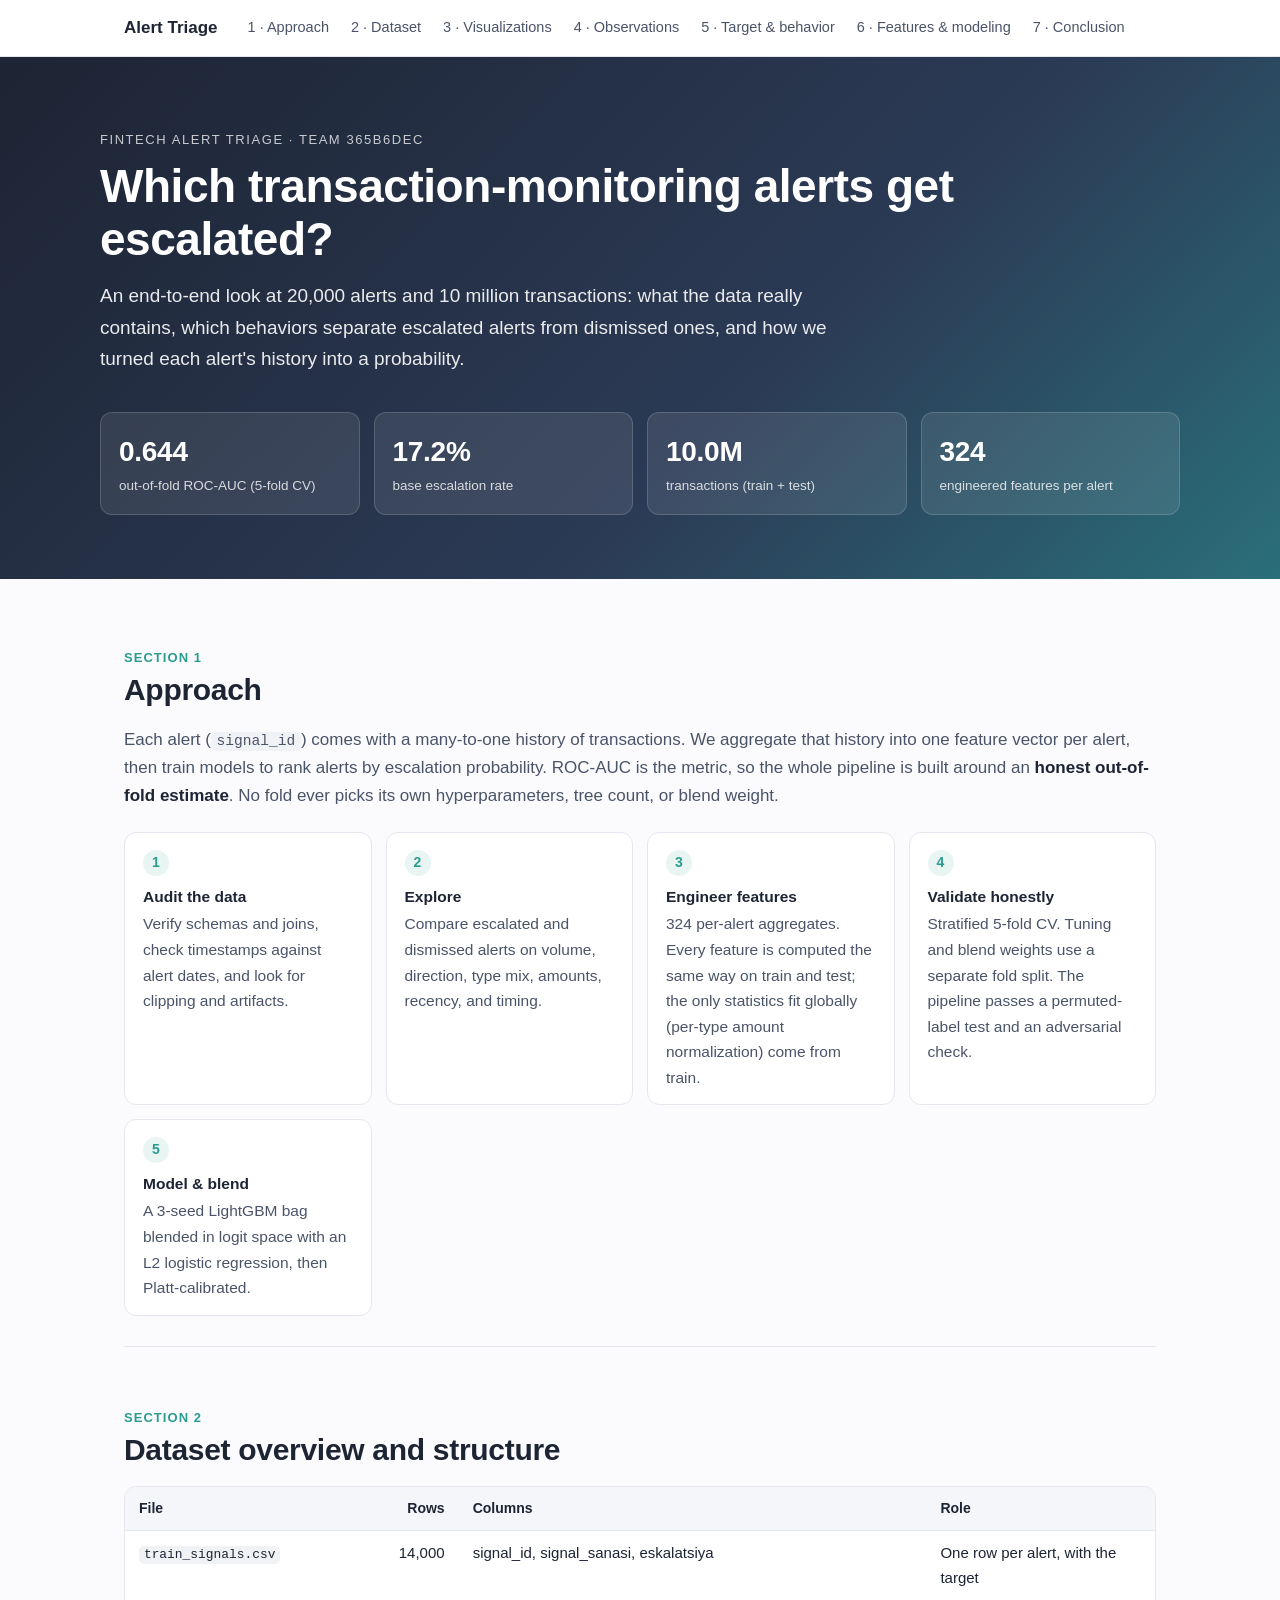
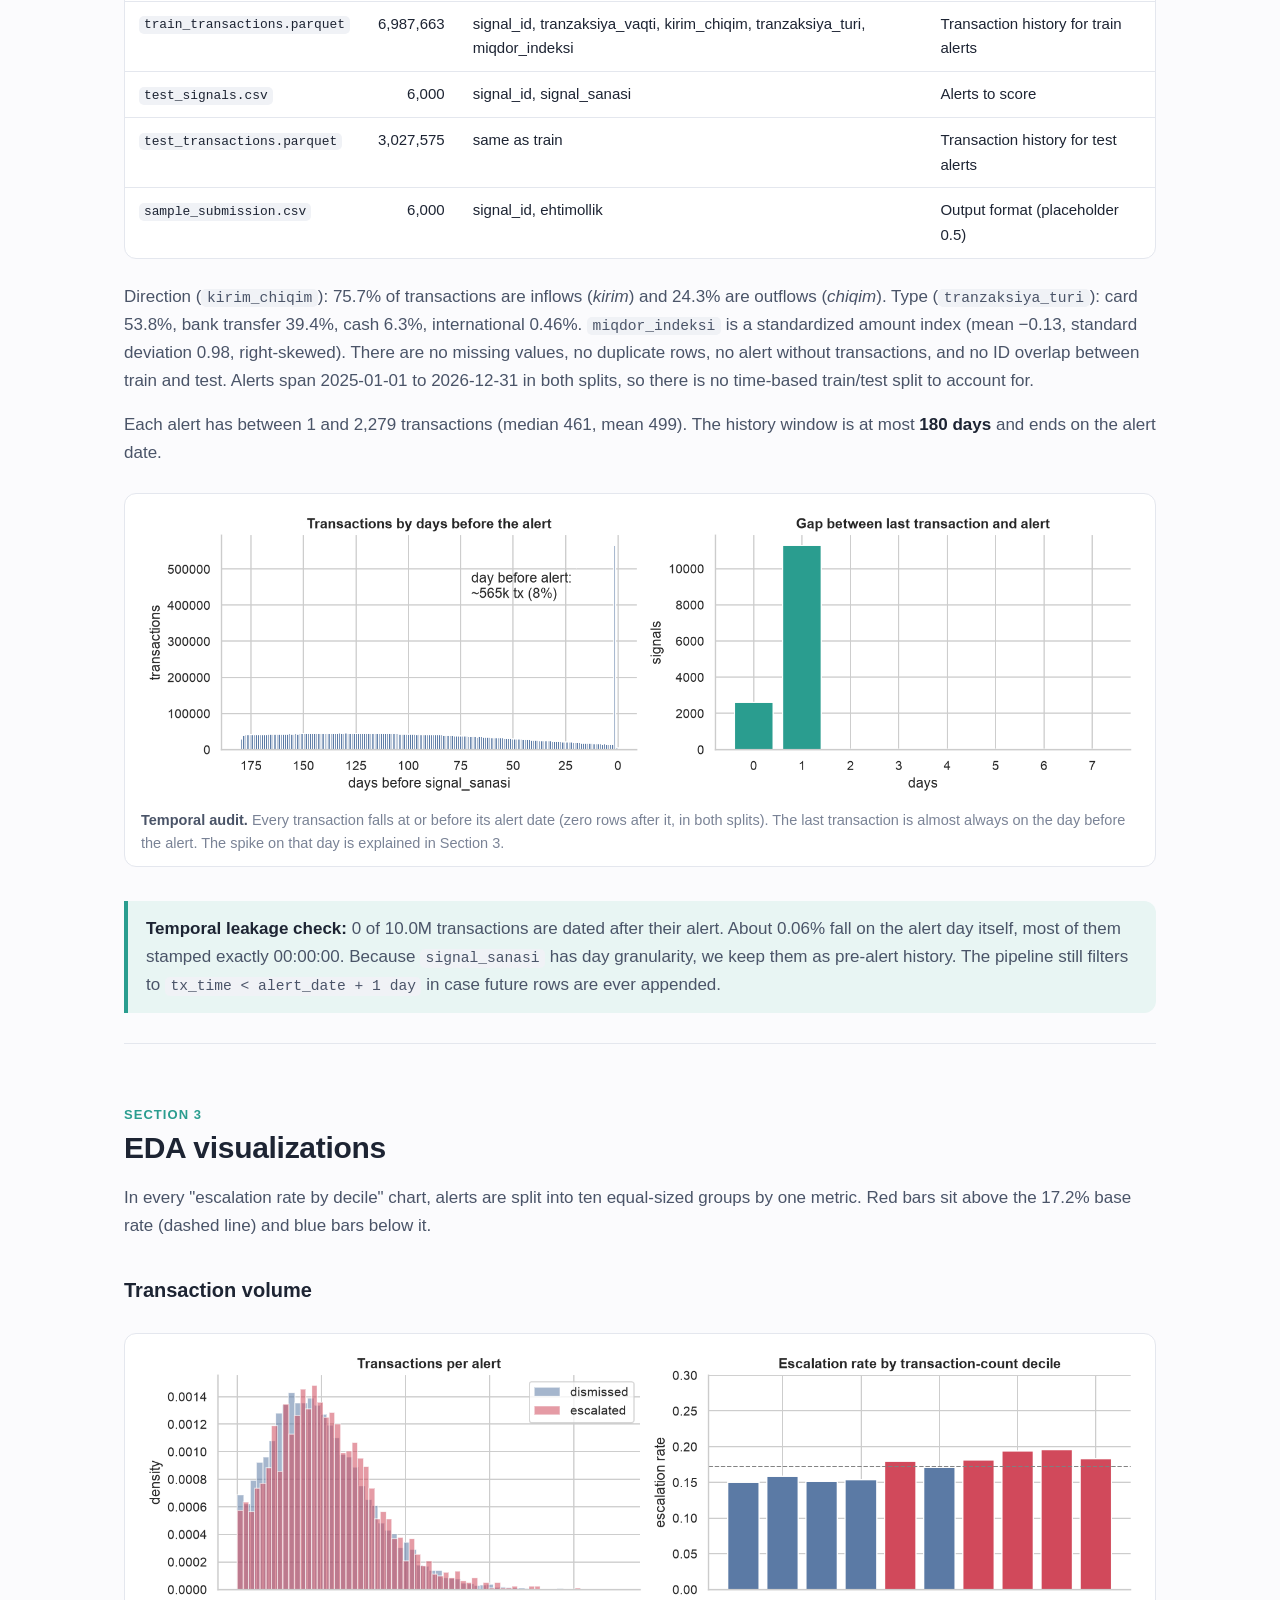
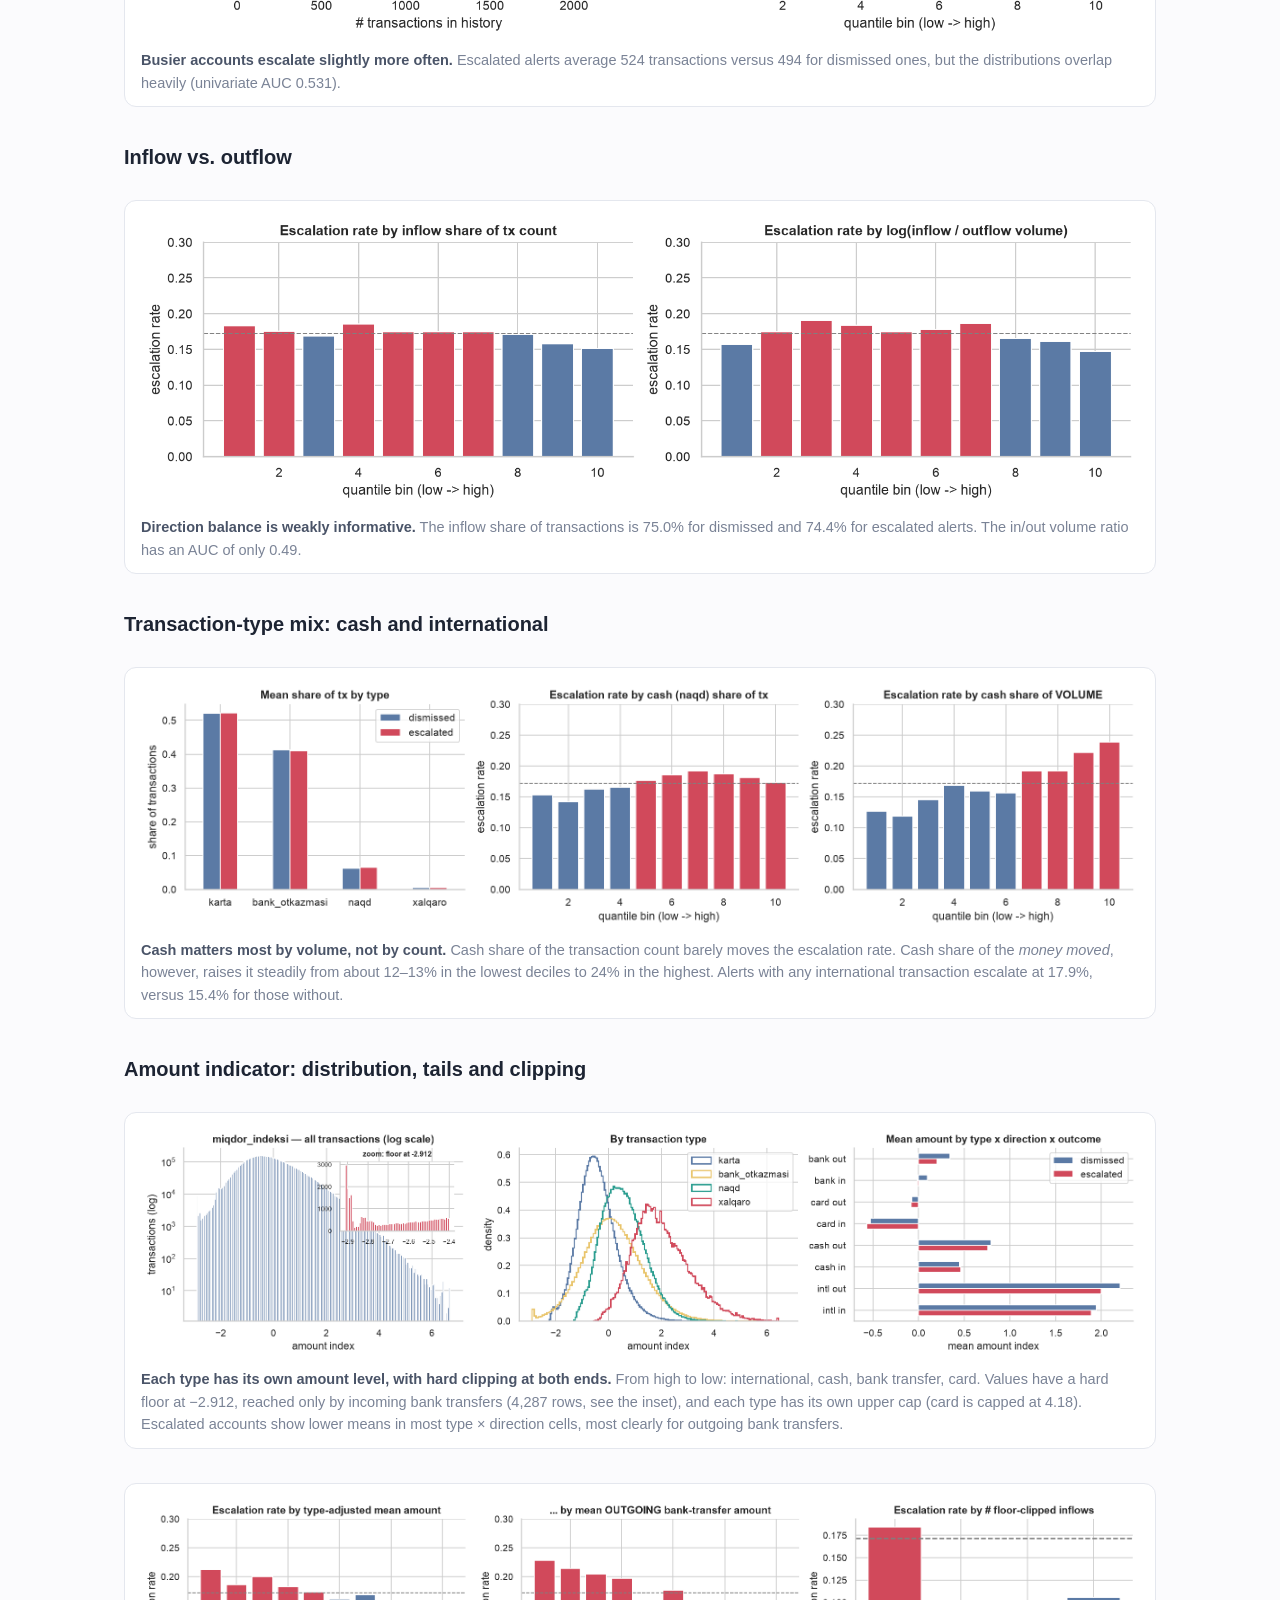
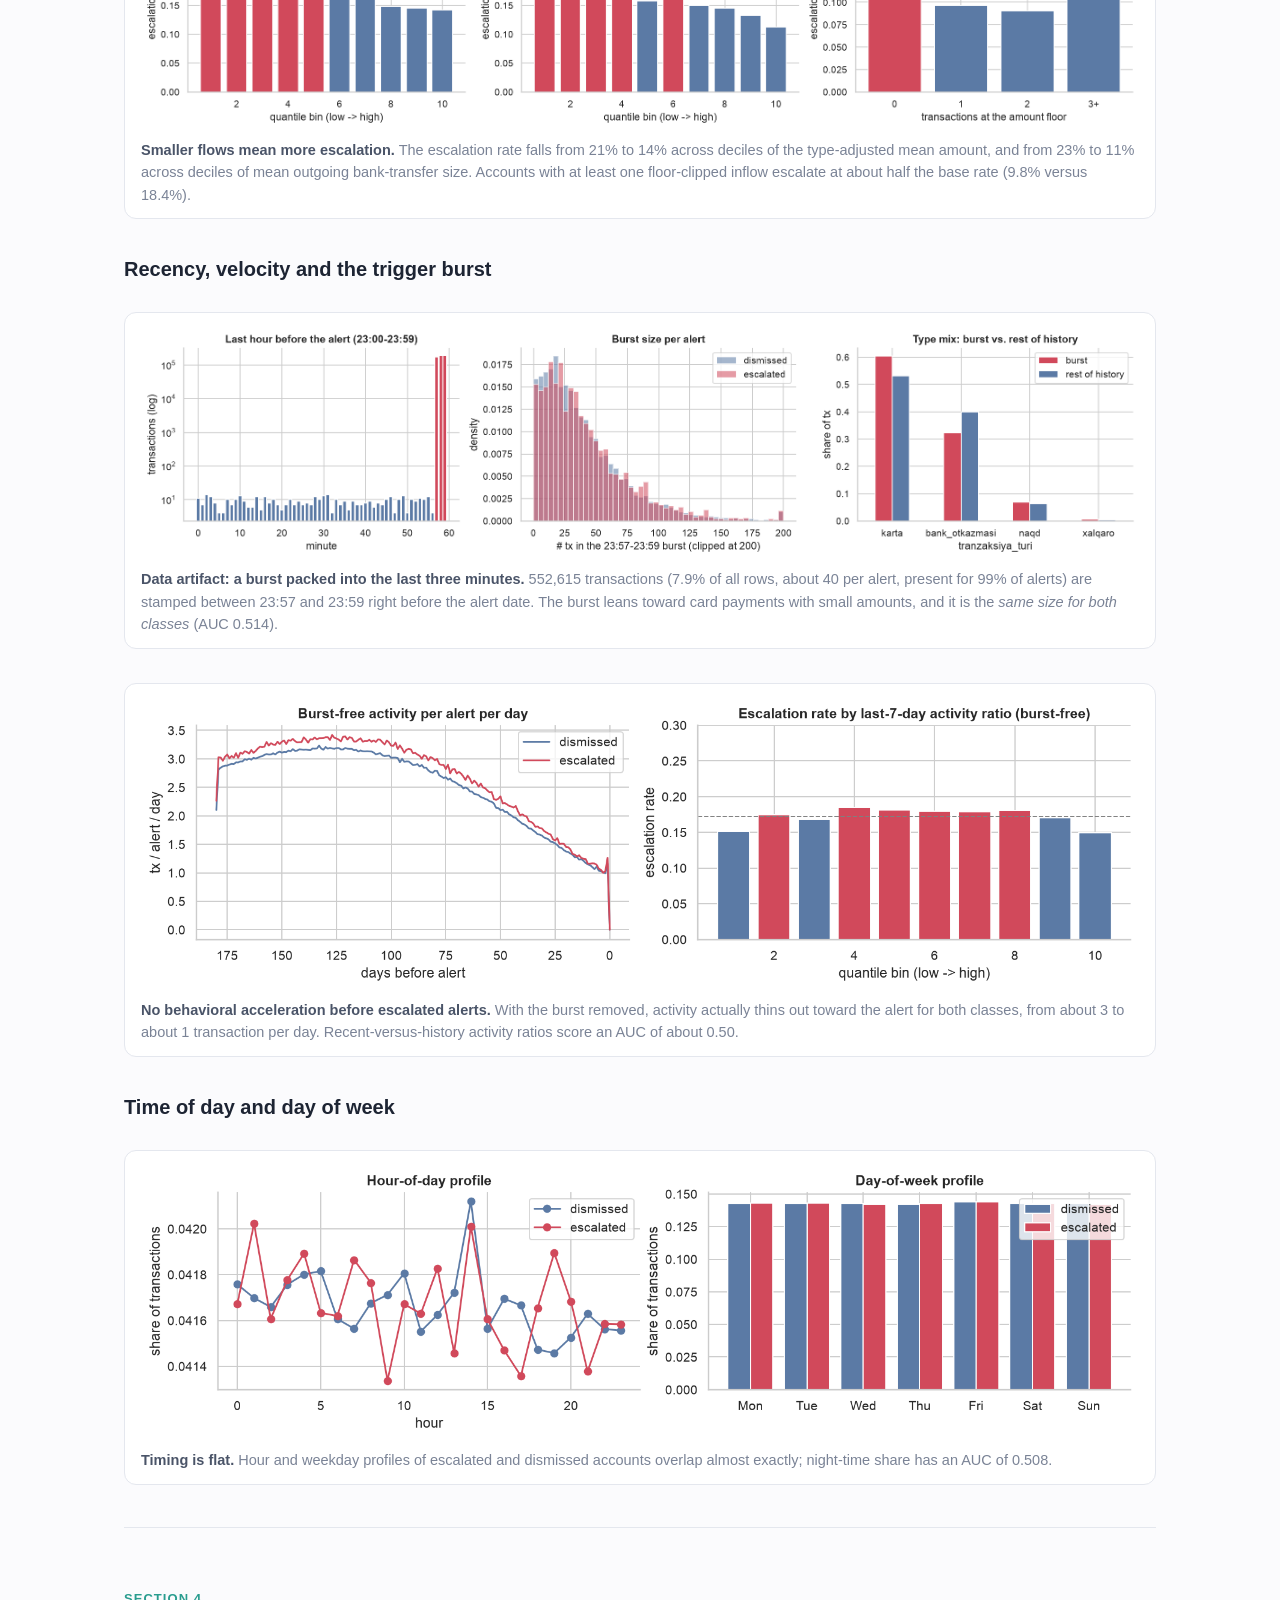
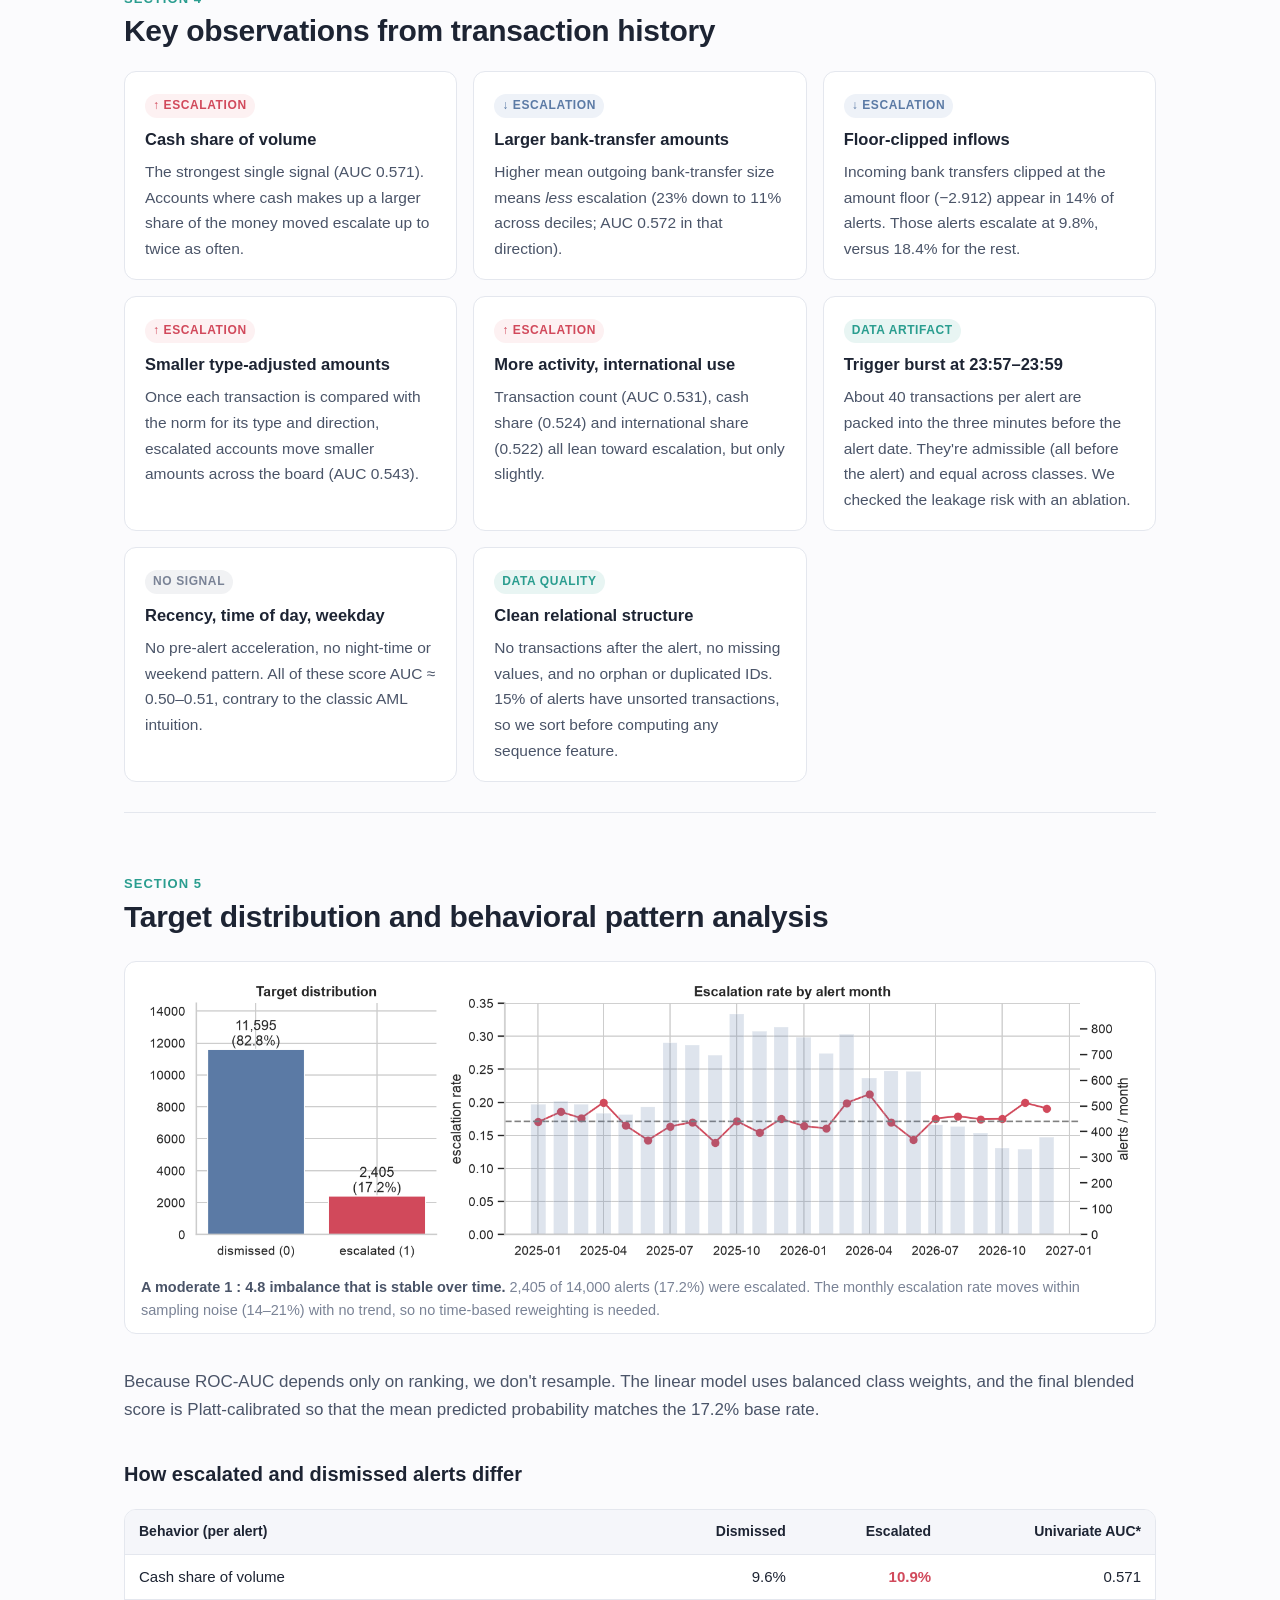
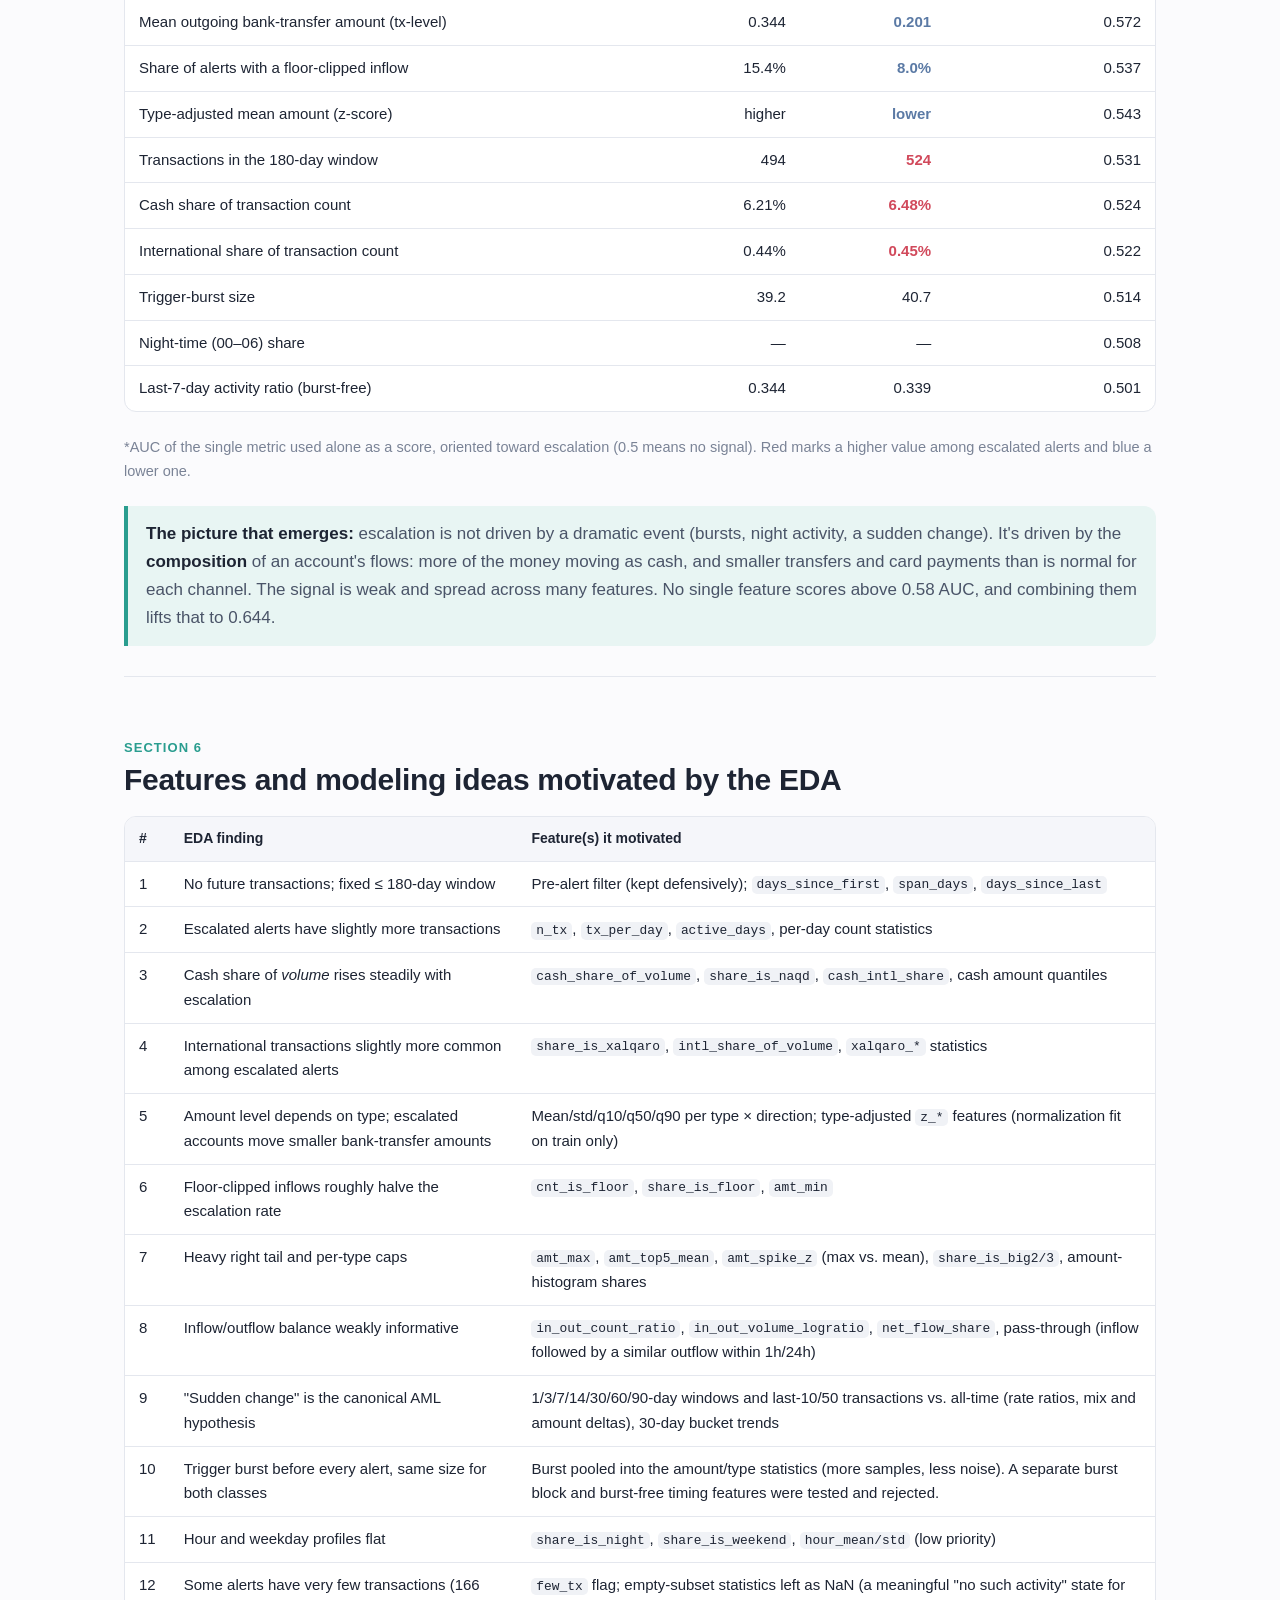
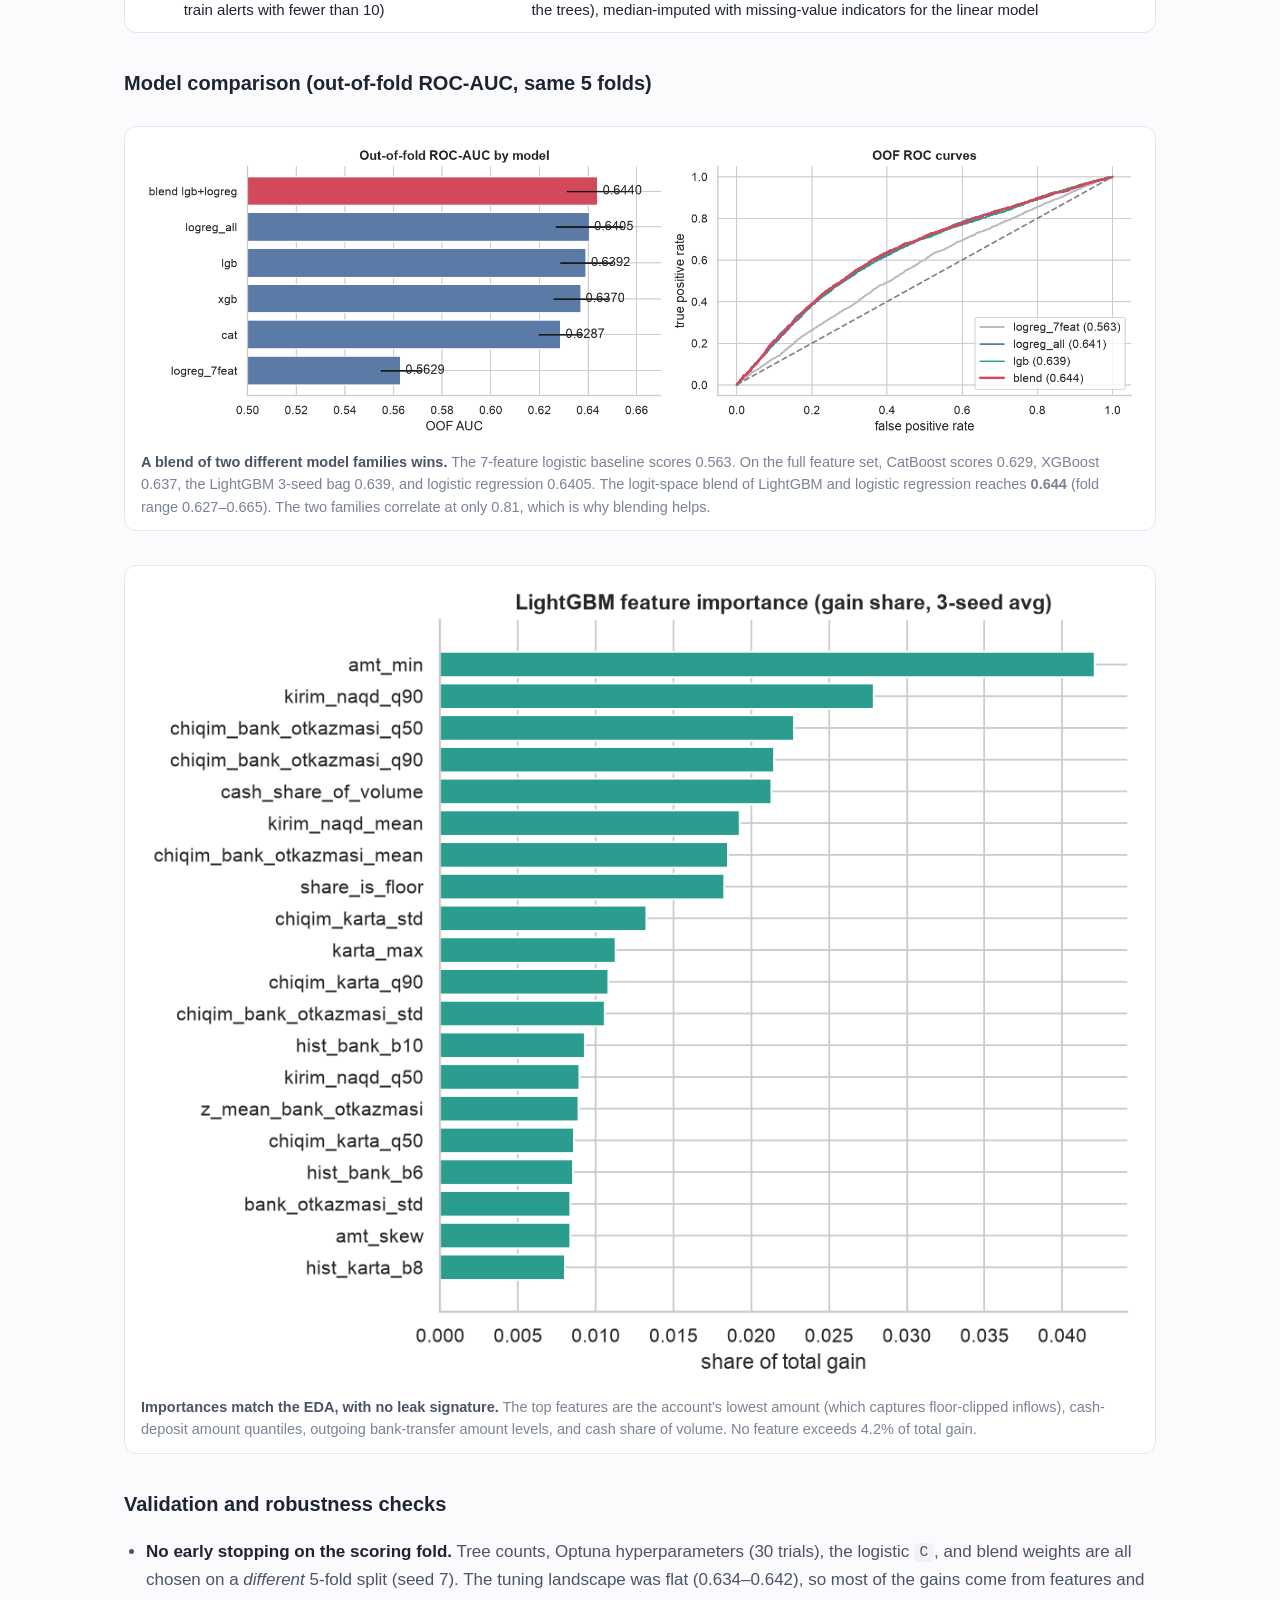
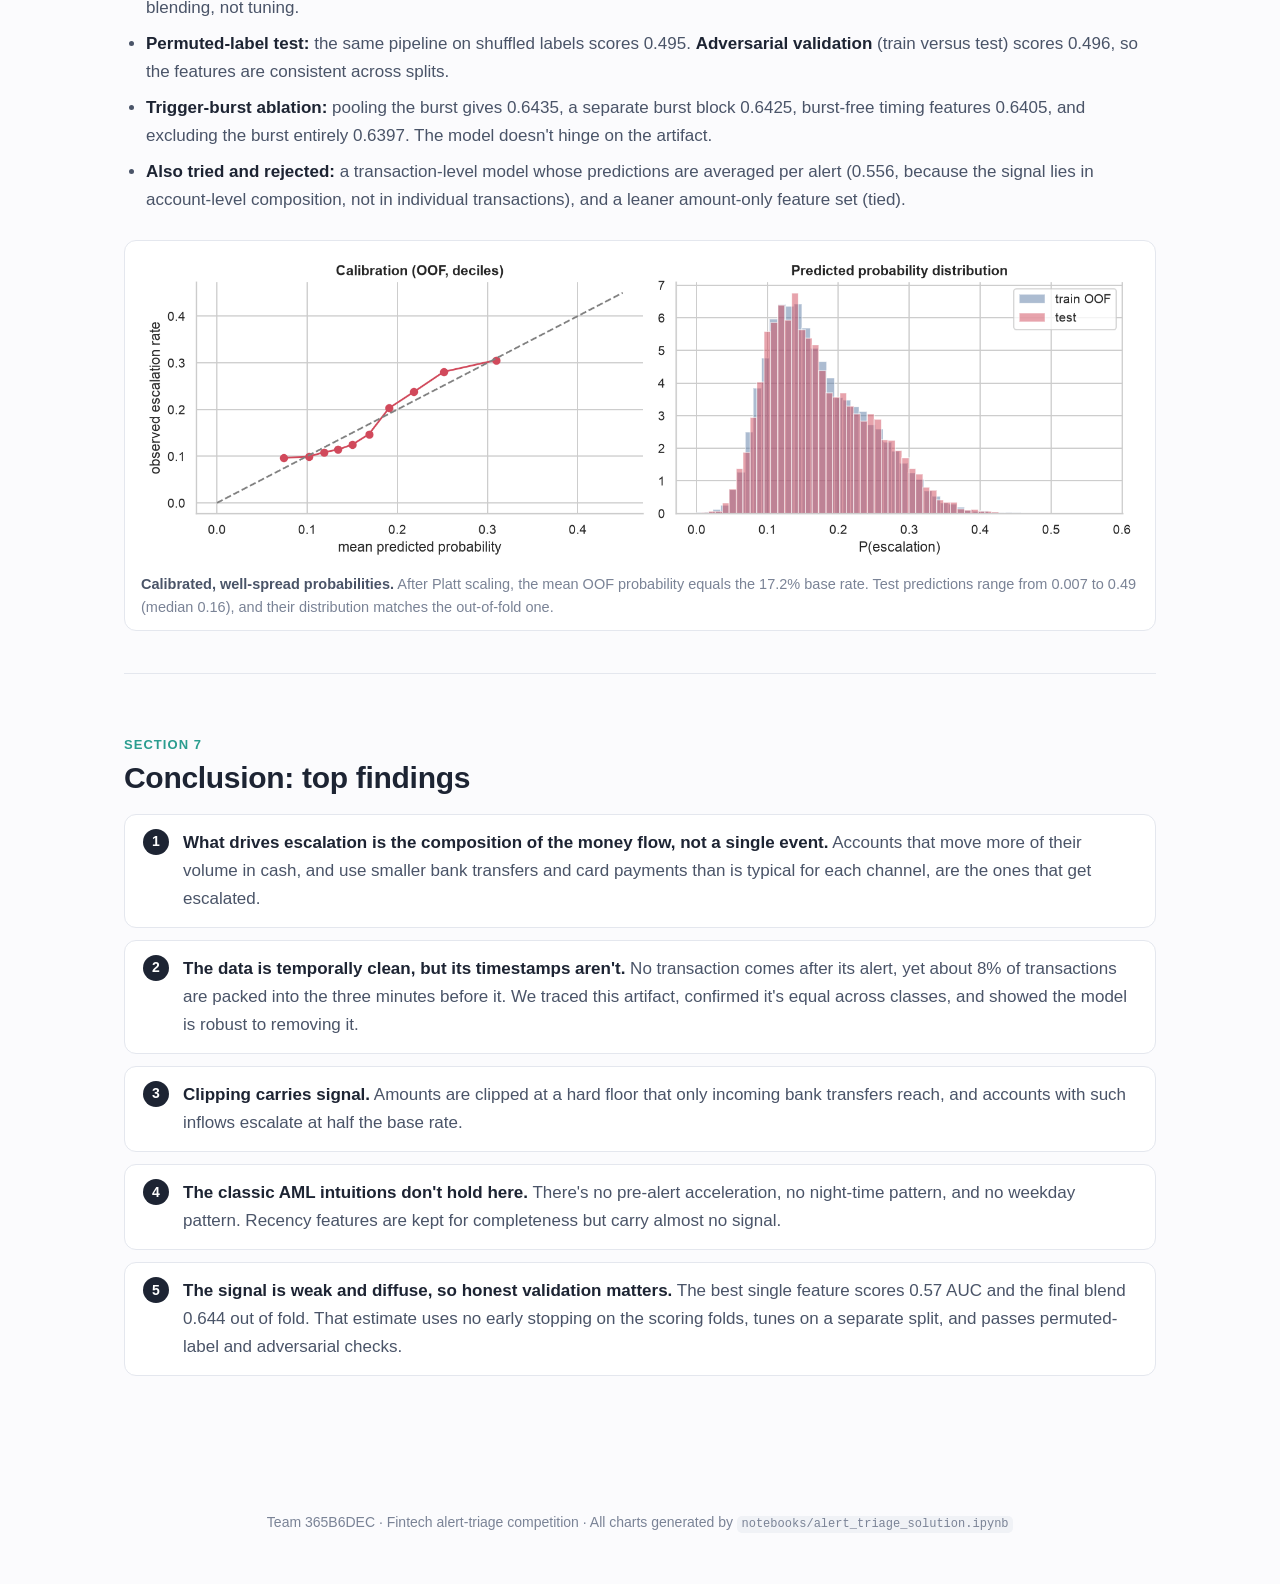
==== index.html @ 79a1e411 "first_commit" ====
<!DOCTYPE html>
<html lang="en">
<head>
  <meta charset="utf-8">
  <meta name="viewport" content="width=device-width, initial-scale=1">
  <title>Alert Triage — EDA &amp; Modeling Report · Team 365B6DEC</title>
  <meta name="description" content="Exploratory data analysis and modeling approach for the fintech alert-triage (escalation prediction) competition.">
  <link rel="stylesheet" href="style.css">
</head>
<body>

<nav class="topnav" aria-label="Sections">
  <div class="inner">
    <span class="brand">Alert Triage</span>
    <a href="#approach">1 · Approach</a>
    <a href="#dataset">2 · Dataset</a>
    <a href="#eda">3 · Visualizations</a>
    <a href="#observations">4 · Observations</a>
    <a href="#target">5 · Target &amp; behavior</a>
    <a href="#features">6 · Features &amp; modeling</a>
    <a href="#conclusion">7 · Conclusion</a>
  </div>
</nav>

<header class="hero">
  <div class="inner">
    <p class="eyebrow">Fintech alert triage · Team 365B6DEC</p>
    <h1>Which transaction-monitoring alerts get escalated?</h1>
    <p class="lead">An end-to-end look at 20,000 alerts and 10 million transactions: what the data really contains, which behaviors separate escalated alerts from dismissed ones, and how we turned each alert's history into a probability.</p>
    <div class="metrics">
      <div class="metric"><div class="value">0.644</div><div class="label">out-of-fold ROC-AUC (5-fold CV)</div></div>
      <div class="metric"><div class="value">17.2%</div><div class="label">base escalation rate</div></div>
      <div class="metric"><div class="value">10.0M</div><div class="label">transactions (train + test)</div></div>
      <div class="metric"><div class="value">324</div><div class="label">engineered features per alert</div></div>
    </div>
  </div>
</header>

<main>

<!-- 1 ------------------------------------------------------------------ -->
<section id="approach">
  <span class="section-num">Section 1</span>
  <h2>Approach</h2>
  <p>Each alert (<code>signal_id</code>) comes with a many-to-one history of transactions. We aggregate that history into one feature vector per alert, then train models to rank alerts by escalation probability. ROC-AUC is the metric, so the whole pipeline is built around an <strong>honest out-of-fold estimate</strong>. No fold ever picks its own hyperparameters, tree count, or blend weight.</p>
  <ol class="steps">
    <li><b>Audit the data</b>Verify schemas and joins, check timestamps against alert dates, and look for clipping and artifacts.</li>
    <li><b>Explore</b>Compare escalated and dismissed alerts on volume, direction, type mix, amounts, recency, and timing.</li>
    <li><b>Engineer features</b>324 per-alert aggregates. Every feature is computed the same way on train and test; the only statistics fit globally (per-type amount normalization) come from train.</li>
    <li><b>Validate honestly</b>Stratified 5-fold CV. Tuning and blend weights use a separate fold split. The pipeline passes a permuted-label test and an adversarial check.</li>
    <li><b>Model &amp; blend</b>A 3-seed LightGBM bag blended in logit space with an L2 logistic regression, then Platt-calibrated.</li>
  </ol>
</section>

<!-- 2 ------------------------------------------------------------------ -->
<section id="dataset">
  <span class="section-num">Section 2</span>
  <h2>Dataset overview and structure</h2>
  <div class="table-wrap">
    <table>
      <thead><tr><th>File</th><th class="num">Rows</th><th>Columns</th><th>Role</th></tr></thead>
      <tbody>
        <tr><td><code>train_signals.csv</code></td><td class="num">14,000</td><td>signal_id, signal_sanasi, eskalatsiya</td><td>One row per alert, with the target</td></tr>
        <tr><td><code>train_transactions.parquet</code></td><td class="num">6,987,663</td><td>signal_id, tranzaksiya_vaqti, kirim_chiqim, tranzaksiya_turi, miqdor_indeksi</td><td>Transaction history for train alerts</td></tr>
        <tr><td><code>test_signals.csv</code></td><td class="num">6,000</td><td>signal_id, signal_sanasi</td><td>Alerts to score</td></tr>
        <tr><td><code>test_transactions.parquet</code></td><td class="num">3,027,575</td><td>same as train</td><td>Transaction history for test alerts</td></tr>
        <tr><td><code>sample_submission.csv</code></td><td class="num">6,000</td><td>signal_id, ehtimollik</td><td>Output format (placeholder 0.5)</td></tr>
      </tbody>
    </table>
  </div>
  <p>Direction (<code>kirim_chiqim</code>): 75.7% of transactions are inflows (<em>kirim</em>) and 24.3% are outflows (<em>chiqim</em>). Type (<code>tranzaksiya_turi</code>): card 53.8%, bank transfer 39.4%, cash 6.3%, international 0.46%. <code>miqdor_indeksi</code> is a standardized amount index (mean −0.13, standard deviation 0.98, right-skewed). There are no missing values, no duplicate rows, no alert without transactions, and no ID overlap between train and test. Alerts span 2025-01-01 to 2026-12-31 in both splits, so there is no time-based train/test split to account for.</p>
  <p>Each alert has between 1 and 2,279 transactions (median 461, mean 499). The history window is at most <strong>180 days</strong> and ends on the alert date.</p>
  <figure>
    <a href="assets/01_history_window.png" target="_blank" rel="noopener"><img src="assets/01_history_window.png" alt="Histogram of transactions by days before the alert, and the gap between the last transaction and the alert" loading="lazy"></a>
    <figcaption><b>Temporal audit.</b> Every transaction falls at or before its alert date (zero rows after it, in both splits). The last transaction is almost always on the day before the alert. The spike on that day is explained in Section 3.</figcaption>
  </figure>
  <div class="callout">
    <p><strong>Temporal leakage check:</strong> 0 of 10.0M transactions are dated after their alert. About 0.06% fall on the alert day itself, most of them stamped exactly 00:00:00. Because <code>signal_sanasi</code> has day granularity, we keep them as pre-alert history. The pipeline still filters to <code>tx_time &lt; alert_date + 1 day</code> in case future rows are ever appended.</p>
  </div>
</section>

<!-- 3 ------------------------------------------------------------------ -->
<section id="eda">
  <span class="section-num">Section 3</span>
  <h2>EDA visualizations</h2>
  <p>In every "escalation rate by decile" chart, alerts are split into ten equal-sized groups by one metric. Red bars sit above the 17.2% base rate (dashed line) and blue bars below it.</p>

  <h3>Transaction volume</h3>
  <figure>
    <a href="assets/03_tx_per_signal.png" target="_blank" rel="noopener"><img src="assets/03_tx_per_signal.png" alt="Transactions per alert by class, and escalation rate by transaction-count decile" loading="lazy"></a>
    <figcaption><b>Busier accounts escalate slightly more often.</b> Escalated alerts average 524 transactions versus 494 for dismissed ones, but the distributions overlap heavily (univariate AUC 0.531).</figcaption>
  </figure>

  <h3>Inflow vs. outflow</h3>
  <figure>
    <a href="assets/04_direction.png" target="_blank" rel="noopener"><img src="assets/04_direction.png" alt="Escalation rate by inflow share and by inflow/outflow volume ratio" loading="lazy"></a>
    <figcaption><b>Direction balance is weakly informative.</b> The inflow share of transactions is 75.0% for dismissed and 74.4% for escalated alerts. The in/out volume ratio has an AUC of only 0.49.</figcaption>
  </figure>

  <h3>Transaction-type mix: cash and international</h3>
  <figure>
    <a href="assets/05_type_mix.png" target="_blank" rel="noopener"><img src="assets/05_type_mix.png" alt="Type shares by class, escalation rate by cash share of transactions and by cash share of volume" loading="lazy"></a>
    <figcaption><b>Cash matters most by volume, not by count.</b> Cash share of the transaction count barely moves the escalation rate. Cash share of the <em>money moved</em>, however, raises it steadily from about 12–13% in the lowest deciles to 24% in the highest. Alerts with any international transaction escalate at 17.9%, versus 15.4% for those without.</figcaption>
  </figure>

  <h3>Amount indicator: distribution, tails and clipping</h3>
  <figure>
    <a href="assets/06_amount_distribution.png" target="_blank" rel="noopener"><img src="assets/06_amount_distribution.png" alt="Amount index histogram with a zoomed-in floor, distributions by type, and mean amount by type, direction and outcome" loading="lazy"></a>
    <figcaption><b>Each type has its own amount level, with hard clipping at both ends.</b> From high to low: international, cash, bank transfer, card. Values have a hard floor at −2.912, reached only by incoming bank transfers (4,287 rows, see the inset), and each type has its own upper cap (card is capped at 4.18). Escalated accounts show lower means in most type × direction cells, most clearly for outgoing bank transfers.</figcaption>
  </figure>
  <figure>
    <a href="assets/07_amount_vs_outcome.png" target="_blank" rel="noopener"><img src="assets/07_amount_vs_outcome.png" alt="Escalation rate by type-adjusted amount, by outgoing bank-transfer amount, and by number of floor-clipped inflows" loading="lazy"></a>
    <figcaption><b>Smaller flows mean more escalation.</b> The escalation rate falls from 21% to 14% across deciles of the type-adjusted mean amount, and from 23% to 11% across deciles of mean outgoing bank-transfer size. Accounts with at least one floor-clipped inflow escalate at about half the base rate (9.8% versus 18.4%).</figcaption>
  </figure>

  <h3>Recency, velocity and the trigger burst</h3>
  <figure>
    <a href="assets/08_trigger_burst.png" target="_blank" rel="noopener"><img src="assets/08_trigger_burst.png" alt="Transactions per minute in the last hour before the alert, burst size by class, and type mix of burst vs. history" loading="lazy"></a>
    <figcaption><b>Data artifact: a burst packed into the last three minutes.</b> 552,615 transactions (7.9% of all rows, about 40 per alert, present for 99% of alerts) are stamped between 23:57 and 23:59 right before the alert date. The burst leans toward card payments with small amounts, and it is the <em>same size for both classes</em> (AUC 0.514).</figcaption>
  </figure>
  <figure>
    <a href="assets/09_recency_velocity.png" target="_blank" rel="noopener"><img src="assets/09_recency_velocity.png" alt="Burst-free activity per alert per day before the alert, and escalation rate by last-7-day activity ratio" loading="lazy"></a>
    <figcaption><b>No behavioral acceleration before escalated alerts.</b> With the burst removed, activity actually thins out toward the alert for both classes, from about 3 to about 1 transaction per day. Recent-versus-history activity ratios score an AUC of about 0.50.</figcaption>
  </figure>

  <h3>Time of day and day of week</h3>
  <figure>
    <a href="assets/10_time_patterns.png" target="_blank" rel="noopener"><img src="assets/10_time_patterns.png" alt="Hour-of-day and day-of-week profiles by class" loading="lazy"></a>
    <figcaption><b>Timing is flat.</b> Hour and weekday profiles of escalated and dismissed accounts overlap almost exactly; night-time share has an AUC of 0.508.</figcaption>
  </figure>
</section>

<!-- 4 ------------------------------------------------------------------ -->
<section id="observations">
  <span class="section-num">Section 4</span>
  <h2>Key observations from transaction history</h2>
  <div class="insights">
    <div class="insight"><span class="tag up">↑ escalation</span><h4>Cash share of volume</h4><p>The strongest single signal (AUC 0.571). Accounts where cash makes up a larger share of the money moved escalate up to twice as often.</p></div>
    <div class="insight"><span class="tag down">↓ escalation</span><h4>Larger bank-transfer amounts</h4><p>Higher mean outgoing bank-transfer size means <em>less</em> escalation (23% down to 11% across deciles; AUC 0.572 in that direction).</p></div>
    <div class="insight"><span class="tag down">↓ escalation</span><h4>Floor-clipped inflows</h4><p>Incoming bank transfers clipped at the amount floor (−2.912) appear in 14% of alerts. Those alerts escalate at 9.8%, versus 18.4% for the rest.</p></div>
    <div class="insight"><span class="tag up">↑ escalation</span><h4>Smaller type-adjusted amounts</h4><p>Once each transaction is compared with the norm for its type and direction, escalated accounts move smaller amounts across the board (AUC 0.543).</p></div>
    <div class="insight"><span class="tag up">↑ escalation</span><h4>More activity, international use</h4><p>Transaction count (AUC 0.531), cash share (0.524) and international share (0.522) all lean toward escalation, but only slightly.</p></div>
    <div class="insight"><span class="tag data">data artifact</span><h4>Trigger burst at 23:57–23:59</h4><p>About 40 transactions per alert are packed into the three minutes before the alert date. They're admissible (all before the alert) and equal across classes. We checked the leakage risk with an ablation.</p></div>
    <div class="insight"><span class="tag flat">no signal</span><h4>Recency, time of day, weekday</h4><p>No pre-alert acceleration, no night-time or weekend pattern. All of these score AUC ≈ 0.50–0.51, contrary to the classic AML intuition.</p></div>
    <div class="insight"><span class="tag data">data quality</span><h4>Clean relational structure</h4><p>No transactions after the alert, no missing values, and no orphan or duplicated IDs. 15% of alerts have unsorted transactions, so we sort before computing any sequence feature.</p></div>
  </div>
</section>

<!-- 5 ------------------------------------------------------------------ -->
<section id="target">
  <span class="section-num">Section 5</span>
  <h2>Target distribution and behavioral pattern analysis</h2>
  <figure>
    <a href="assets/02_target_distribution.png" target="_blank" rel="noopener"><img src="assets/02_target_distribution.png" alt="Target class counts and monthly escalation rate" loading="lazy"></a>
    <figcaption><b>A moderate 1 : 4.8 imbalance that is stable over time.</b> 2,405 of 14,000 alerts (17.2%) were escalated. The monthly escalation rate moves within sampling noise (14–21%) with no trend, so no time-based reweighting is needed.</figcaption>
  </figure>
  <p>Because ROC-AUC depends only on ranking, we don't resample. The linear model uses balanced class weights, and the final blended score is Platt-calibrated so that the mean predicted probability matches the 17.2% base rate.</p>

  <h3>How escalated and dismissed alerts differ</h3>
  <div class="table-wrap">
    <table>
      <thead><tr><th>Behavior (per alert)</th><th class="num">Dismissed</th><th class="num">Escalated</th><th class="num">Univariate AUC*</th></tr></thead>
      <tbody>
        <tr><td>Cash share of volume</td><td class="num">9.6%</td><td class="num"><span class="pos">10.9%</span></td><td class="num">0.571</td></tr>
        <tr><td>Mean outgoing bank-transfer amount (tx-level)</td><td class="num">0.344</td><td class="num"><span class="neg">0.201</span></td><td class="num">0.572</td></tr>
        <tr><td>Share of alerts with a floor-clipped inflow</td><td class="num">15.4%</td><td class="num"><span class="neg">8.0%</span></td><td class="num">0.537</td></tr>
        <tr><td>Type-adjusted mean amount (z-score)</td><td class="num">higher</td><td class="num"><span class="neg">lower</span></td><td class="num">0.543</td></tr>
        <tr><td>Transactions in the 180-day window</td><td class="num">494</td><td class="num"><span class="pos">524</span></td><td class="num">0.531</td></tr>
        <tr><td>Cash share of transaction count</td><td class="num">6.21%</td><td class="num"><span class="pos">6.48%</span></td><td class="num">0.524</td></tr>
        <tr><td>International share of transaction count</td><td class="num">0.44%</td><td class="num"><span class="pos">0.45%</span></td><td class="num">0.522</td></tr>
        <tr><td>Trigger-burst size</td><td class="num">39.2</td><td class="num">40.7</td><td class="num">0.514</td></tr>
        <tr><td>Night-time (00–06) share</td><td class="num">—</td><td class="num">—</td><td class="num">0.508</td></tr>
        <tr><td>Last-7-day activity ratio (burst-free)</td><td class="num">0.344</td><td class="num">0.339</td><td class="num">0.501</td></tr>
      </tbody>
    </table>
  </div>
  <p style="font-size:14.5px;color:var(--muted)">*AUC of the single metric used alone as a score, oriented toward escalation (0.5 means no signal). Red marks a higher value among escalated alerts and blue a lower one.</p>
  <div class="callout">
    <p><strong>The picture that emerges:</strong> escalation is not driven by a dramatic event (bursts, night activity, a sudden change). It's driven by the <strong>composition</strong> of an account's flows: more of the money moving as cash, and smaller transfers and card payments than is normal for each channel. The signal is weak and spread across many features. No single feature scores above 0.58 AUC, and combining them lifts that to 0.644.</p>
  </div>
</section>

<!-- 6 ------------------------------------------------------------------ -->
<section id="features">
  <span class="section-num">Section 6</span>
  <h2>Features and modeling ideas motivated by the EDA</h2>
  <div class="table-wrap">
    <table>
      <thead><tr><th>#</th><th>EDA finding</th><th>Feature(s) it motivated</th></tr></thead>
      <tbody>
        <tr><td>1</td><td>No future transactions; fixed ≤ 180-day window</td><td>Pre-alert filter (kept defensively); <code>days_since_first</code>, <code>span_days</code>, <code>days_since_last</code></td></tr>
        <tr><td>2</td><td>Escalated alerts have slightly more transactions</td><td><code>n_tx</code>, <code>tx_per_day</code>, <code>active_days</code>, per-day count statistics</td></tr>
        <tr><td>3</td><td>Cash share of <em>volume</em> rises steadily with escalation</td><td><code>cash_share_of_volume</code>, <code>share_is_naqd</code>, <code>cash_intl_share</code>, cash amount quantiles</td></tr>
        <tr><td>4</td><td>International transactions slightly more common among escalated alerts</td><td><code>share_is_xalqaro</code>, <code>intl_share_of_volume</code>, <code>xalqaro_*</code> statistics</td></tr>
        <tr><td>5</td><td>Amount level depends on type; escalated accounts move smaller bank-transfer amounts</td><td>Mean/std/q10/q50/q90 per type × direction; type-adjusted <code>z_*</code> features (normalization fit on train only)</td></tr>
        <tr><td>6</td><td>Floor-clipped inflows roughly halve the escalation rate</td><td><code>cnt_is_floor</code>, <code>share_is_floor</code>, <code>amt_min</code></td></tr>
        <tr><td>7</td><td>Heavy right tail and per-type caps</td><td><code>amt_max</code>, <code>amt_top5_mean</code>, <code>amt_spike_z</code> (max vs. mean), <code>share_is_big2/3</code>, amount-histogram shares</td></tr>
        <tr><td>8</td><td>Inflow/outflow balance weakly informative</td><td><code>in_out_count_ratio</code>, <code>in_out_volume_logratio</code>, <code>net_flow_share</code>, pass-through (inflow followed by a similar outflow within 1h/24h)</td></tr>
        <tr><td>9</td><td>"Sudden change" is the canonical AML hypothesis</td><td>1/3/7/14/30/60/90-day windows and last-10/50 transactions vs. all-time (rate ratios, mix and amount deltas), 30-day bucket trends</td></tr>
        <tr><td>10</td><td>Trigger burst before every alert, same size for both classes</td><td>Burst pooled into the amount/type statistics (more samples, less noise). A separate burst block and burst-free timing features were tested and rejected.</td></tr>
        <tr><td>11</td><td>Hour and weekday profiles flat</td><td><code>share_is_night</code>, <code>share_is_weekend</code>, <code>hour_mean/std</code> (low priority)</td></tr>
        <tr><td>12</td><td>Some alerts have very few transactions (166 train alerts with fewer than 10)</td><td><code>few_tx</code> flag; empty-subset statistics left as NaN (a meaningful "no such activity" state for the trees), median-imputed with missing-value indicators for the linear model</td></tr>
      </tbody>
    </table>
  </div>

  <h3>Model comparison (out-of-fold ROC-AUC, same 5 folds)</h3>
  <figure>
    <a href="assets/12_model_comparison.png" target="_blank" rel="noopener"><img src="assets/12_model_comparison.png" alt="Bar chart of OOF AUC per model and ROC curves" loading="lazy"></a>
    <figcaption><b>A blend of two different model families wins.</b> The 7-feature logistic baseline scores 0.563. On the full feature set, CatBoost scores 0.629, XGBoost 0.637, the LightGBM 3-seed bag 0.639, and logistic regression 0.6405. The logit-space blend of LightGBM and logistic regression reaches <strong>0.644</strong> (fold range 0.627–0.665). The two families correlate at only 0.81, which is why blending helps.</figcaption>
  </figure>
  <figure>
    <a href="assets/11_feature_importance.png" target="_blank" rel="noopener"><img src="assets/11_feature_importance.png" alt="Top 20 LightGBM features by gain share" loading="lazy"></a>
    <figcaption><b>Importances match the EDA, with no leak signature.</b> The top features are the account's lowest amount (which captures floor-clipped inflows), cash-deposit amount quantiles, outgoing bank-transfer amount levels, and cash share of volume. No feature exceeds 4.2% of total gain.</figcaption>
  </figure>

  <h3>Validation and robustness checks</h3>
  <ul>
    <li><strong>No early stopping on the scoring fold.</strong> Tree counts, Optuna hyperparameters (30 trials), the logistic <code>C</code>, and blend weights are all chosen on a <em>different</em> 5-fold split (seed 7). The tuning landscape was flat (0.634–0.642), so most of the gains come from features and blending, not tuning.</li>
    <li><strong>Permuted-label test:</strong> the same pipeline on shuffled labels scores 0.495. <strong>Adversarial validation</strong> (train versus test) scores 0.496, so the features are consistent across splits.</li>
    <li><strong>Trigger-burst ablation:</strong> pooling the burst gives 0.6435, a separate burst block 0.6425, burst-free timing features 0.6405, and excluding the burst entirely 0.6397. The model doesn't hinge on the artifact.</li>
    <li><strong>Also tried and rejected:</strong> a transaction-level model whose predictions are averaged per alert (0.556, because the signal lies in account-level composition, not in individual transactions), and a leaner amount-only feature set (tied).</li>
  </ul>
  <figure>
    <a href="assets/13_calibration.png" target="_blank" rel="noopener"><img src="assets/13_calibration.png" alt="Calibration curve and predicted probability distributions for train OOF and test" loading="lazy"></a>
    <figcaption><b>Calibrated, well-spread probabilities.</b> After Platt scaling, the mean OOF probability equals the 17.2% base rate. Test predictions range from 0.007 to 0.49 (median 0.16), and their distribution matches the out-of-fold one.</figcaption>
  </figure>
</section>

<!-- 7 ------------------------------------------------------------------ -->
<section id="conclusion">
  <span class="section-num">Section 7</span>
  <h2>Conclusion: top findings</h2>
  <ol class="findings">
    <li><strong>What drives escalation is the composition of the money flow, not a single event.</strong> Accounts that move more of their volume in cash, and use smaller bank transfers and card payments than is typical for each channel, are the ones that get escalated.</li>
    <li><strong>The data is temporally clean, but its timestamps aren't.</strong> No transaction comes after its alert, yet about 8% of transactions are packed into the three minutes before it. We traced this artifact, confirmed it's equal across classes, and showed the model is robust to removing it.</li>
    <li><strong>Clipping carries signal.</strong> Amounts are clipped at a hard floor that only incoming bank transfers reach, and accounts with such inflows escalate at half the base rate.</li>
    <li><strong>The classic AML intuitions don't hold here.</strong> There's no pre-alert acceleration, no night-time pattern, and no weekday pattern. Recency features are kept for completeness but carry almost no signal.</li>
    <li><strong>The signal is weak and diffuse, so honest validation matters.</strong> The best single feature scores 0.57 AUC and the final blend 0.644 out of fold. That estimate uses no early stopping on the scoring folds, tunes on a separate split, and passes permuted-label and adversarial checks.</li>
  </ol>
</section>

</main>

<footer>
  Team 365B6DEC · Fintech alert-triage competition · All charts generated by <code>notebooks/alert_triage_solution.ipynb</code>
</footer>

</body>
</html>
---- style.css ----
:root {
  --ink: #1d2433;
  --ink-soft: #4a5468;
  --muted: #7a8396;
  --line: #e4e7ee;
  --bg: #fbfbfd;
  --card: #ffffff;
  --neg: #5b7aa5;
  --pos: #d1495b;
  --acc: #2a9d8f;
  --acc-soft: #e8f5f3;
  --warn-soft: #fdf1f2;
  --radius: 12px;
  --maxw: 1080px;
}

* { box-sizing: border-box; }

html { scroll-behavior: smooth; scroll-padding-top: 72px; }

body {
  margin: 0;
  font-family: -apple-system, BlinkMacSystemFont, "Segoe UI", "Inter", "Helvetica Neue", Arial, sans-serif;
  font-size: 17px;
  line-height: 1.65;
  color: var(--ink);
  background: var(--bg);
  -webkit-font-smoothing: antialiased;
}

a { color: var(--acc); text-decoration: none; }
a:hover { text-decoration: underline; }

code {
  font-family: "SF Mono", "JetBrains Mono", Menlo, Consolas, monospace;
  font-size: 0.86em;
  background: #f0f2f6;
  padding: 0.1em 0.38em;
  border-radius: 5px;
}

/* ---------- navigation ---------- */
.topnav {
  position: sticky;
  top: 0;
  z-index: 10;
  background: rgba(255, 255, 255, 0.92);
  backdrop-filter: saturate(160%) blur(8px);
  border-bottom: 1px solid var(--line);
}
.topnav .inner {
  max-width: var(--maxw);
  margin: 0 auto;
  padding: 0 24px;
  display: flex;
  align-items: center;
  gap: 22px;
  height: 56px;
  overflow-x: auto;
  white-space: nowrap;
}
.topnav .brand { font-weight: 700; color: var(--ink); margin-right: 8px; }
.topnav a { color: var(--ink-soft); font-size: 14.5px; }
.topnav a:hover { color: var(--acc); text-decoration: none; }

/* ---------- hero ---------- */
header.hero {
  background: linear-gradient(135deg, #1d2433 0%, #2b3a55 60%, #2a6f7a 100%);
  color: #fff;
  padding: 72px 24px 64px;
}
.hero .inner { max-width: var(--maxw); margin: 0 auto; }
.hero p { color: #fff; }
.hero .eyebrow {
  text-transform: uppercase;
  letter-spacing: 0.12em;
  font-size: 13px;
  opacity: 0.75;
  margin: 0 0 10px;
}
.hero h1 { font-size: clamp(30px, 4.4vw, 46px); line-height: 1.15; margin: 0 0 14px; letter-spacing: -0.01em; }
.hero p.lead { font-size: 19px; max-width: 760px; opacity: 0.9; margin: 0; }

.metrics {
  display: grid;
  grid-template-columns: repeat(auto-fit, minmax(190px, 1fr));
  gap: 14px;
  margin-top: 38px;
}
.metric {
  background: rgba(255, 255, 255, 0.09);
  border: 1px solid rgba(255, 255, 255, 0.16);
  border-radius: var(--radius);
  padding: 16px 18px;
}
.metric .value { font-size: 28px; font-weight: 700; letter-spacing: -0.01em; }
.metric .label { font-size: 13.5px; opacity: 0.8; }

/* ---------- layout ---------- */
main { max-width: var(--maxw); margin: 0 auto; padding: 8px 24px 80px; }

section { padding: 56px 0 8px; border-bottom: 1px solid var(--line); }
section:last-of-type { border-bottom: none; }

.section-num {
  display: inline-block;
  font-size: 13px;
  font-weight: 700;
  color: var(--acc);
  letter-spacing: 0.08em;
  text-transform: uppercase;
  margin-bottom: 4px;
}
h2 { font-size: 30px; line-height: 1.2; margin: 0 0 18px; letter-spacing: -0.01em; }
h3 { font-size: 20px; margin: 34px 0 10px; }
p { margin: 0 0 16px; color: var(--ink-soft); }
p strong, li strong { color: var(--ink); }
ul, ol { color: var(--ink-soft); padding-left: 22px; }
li { margin-bottom: 8px; }

/* ---------- pipeline steps ---------- */
.steps {
  list-style: none;
  padding: 0;
  counter-reset: step;
  display: grid;
  grid-template-columns: repeat(auto-fit, minmax(240px, 1fr));
  gap: 14px;
  margin: 22px 0;
}
.steps li {
  counter-increment: step;
  background: var(--card);
  border: 1px solid var(--line);
  border-radius: var(--radius);
  padding: 16px 18px 14px 18px;
  margin: 0;
  font-size: 15.5px;
}
.steps li::before {
  content: counter(step);
  display: inline-grid;
  place-items: center;
  width: 26px;
  height: 26px;
  border-radius: 50%;
  background: var(--acc-soft);
  color: var(--acc);
  font-weight: 700;
  font-size: 14px;
  margin-bottom: 8px;
}
.steps li b { display: block; color: var(--ink); margin-bottom: 2px; }

/* ---------- tables ---------- */
.table-wrap { overflow-x: auto; margin: 18px 0 24px; border: 1px solid var(--line); border-radius: var(--radius); background: var(--card); }
table { border-collapse: collapse; width: 100%; font-size: 15px; }
th, td { text-align: left; padding: 10px 14px; border-bottom: 1px solid var(--line); vertical-align: top; }
th { background: #f5f6fa; font-weight: 600; color: var(--ink); font-size: 14px; }
tr:last-child td { border-bottom: none; }
td.num, th.num { text-align: right; font-variant-numeric: tabular-nums; }
td .pos { color: var(--pos); font-weight: 600; }
td .neg { color: var(--neg); font-weight: 600; }

/* ---------- figures ---------- */
figure {
  margin: 26px 0 34px;
  background: var(--card);
  border: 1px solid var(--line);
  border-radius: var(--radius);
  padding: 16px 16px 12px;
}
figure img { width: 100%; height: auto; display: block; border-radius: 6px; }
figcaption { font-size: 14.5px; color: var(--muted); margin-top: 10px; line-height: 1.55; }
figcaption b { color: var(--ink-soft); }

/* ---------- callouts and insight cards ---------- */
.callout {
  border-left: 4px solid var(--acc);
  background: var(--acc-soft);
  padding: 14px 18px;
  border-radius: 0 var(--radius) var(--radius) 0;
  margin: 22px 0;
  color: var(--ink-soft);
}
.callout.warn { border-left-color: var(--pos); background: var(--warn-soft); }
.callout p:last-child { margin-bottom: 0; }

.insights { display: grid; grid-template-columns: repeat(auto-fit, minmax(300px, 1fr)); gap: 16px; margin: 22px 0; }
.insight {
  background: var(--card);
  border: 1px solid var(--line);
  border-radius: var(--radius);
  padding: 18px 20px;
}
.insight h4 { margin: 0 0 6px; font-size: 16.5px; color: var(--ink); }
.insight p { margin: 0; font-size: 15.5px; }
.insight .tag {
  display: inline-block;
  font-size: 12px;
  font-weight: 700;
  letter-spacing: 0.05em;
  text-transform: uppercase;
  padding: 2px 8px;
  border-radius: 999px;
  margin-bottom: 8px;
}
.tag.up { background: var(--warn-soft); color: var(--pos); }
.tag.down { background: #eef2f8; color: var(--neg); }
.tag.flat { background: #f1f2f4; color: var(--muted); }
.tag.data { background: var(--acc-soft); color: var(--acc); }

.findings { counter-reset: f; list-style: none; padding: 0; }
.findings li {
  counter-increment: f;
  position: relative;
  padding: 14px 18px 14px 58px;
  background: var(--card);
  border: 1px solid var(--line);
  border-radius: var(--radius);
  margin-bottom: 12px;
}
.findings li::before {
  content: counter(f);
  position: absolute;
  left: 18px;
  top: 14px;
  width: 26px;
  height: 26px;
  border-radius: 50%;
  background: var(--ink);
  color: #fff;
  font-weight: 700;
  font-size: 14px;
  display: grid;
  place-items: center;
}

footer { text-align: center; color: var(--muted); font-size: 14px; padding: 30px 24px 50px; }

@media (max-width: 640px) {
  body { font-size: 16px; }
  h2 { font-size: 25px; }
  header.hero { padding: 52px 20px 44px; }
  main { padding: 0 16px 60px; }
  figure { padding: 10px; }
}
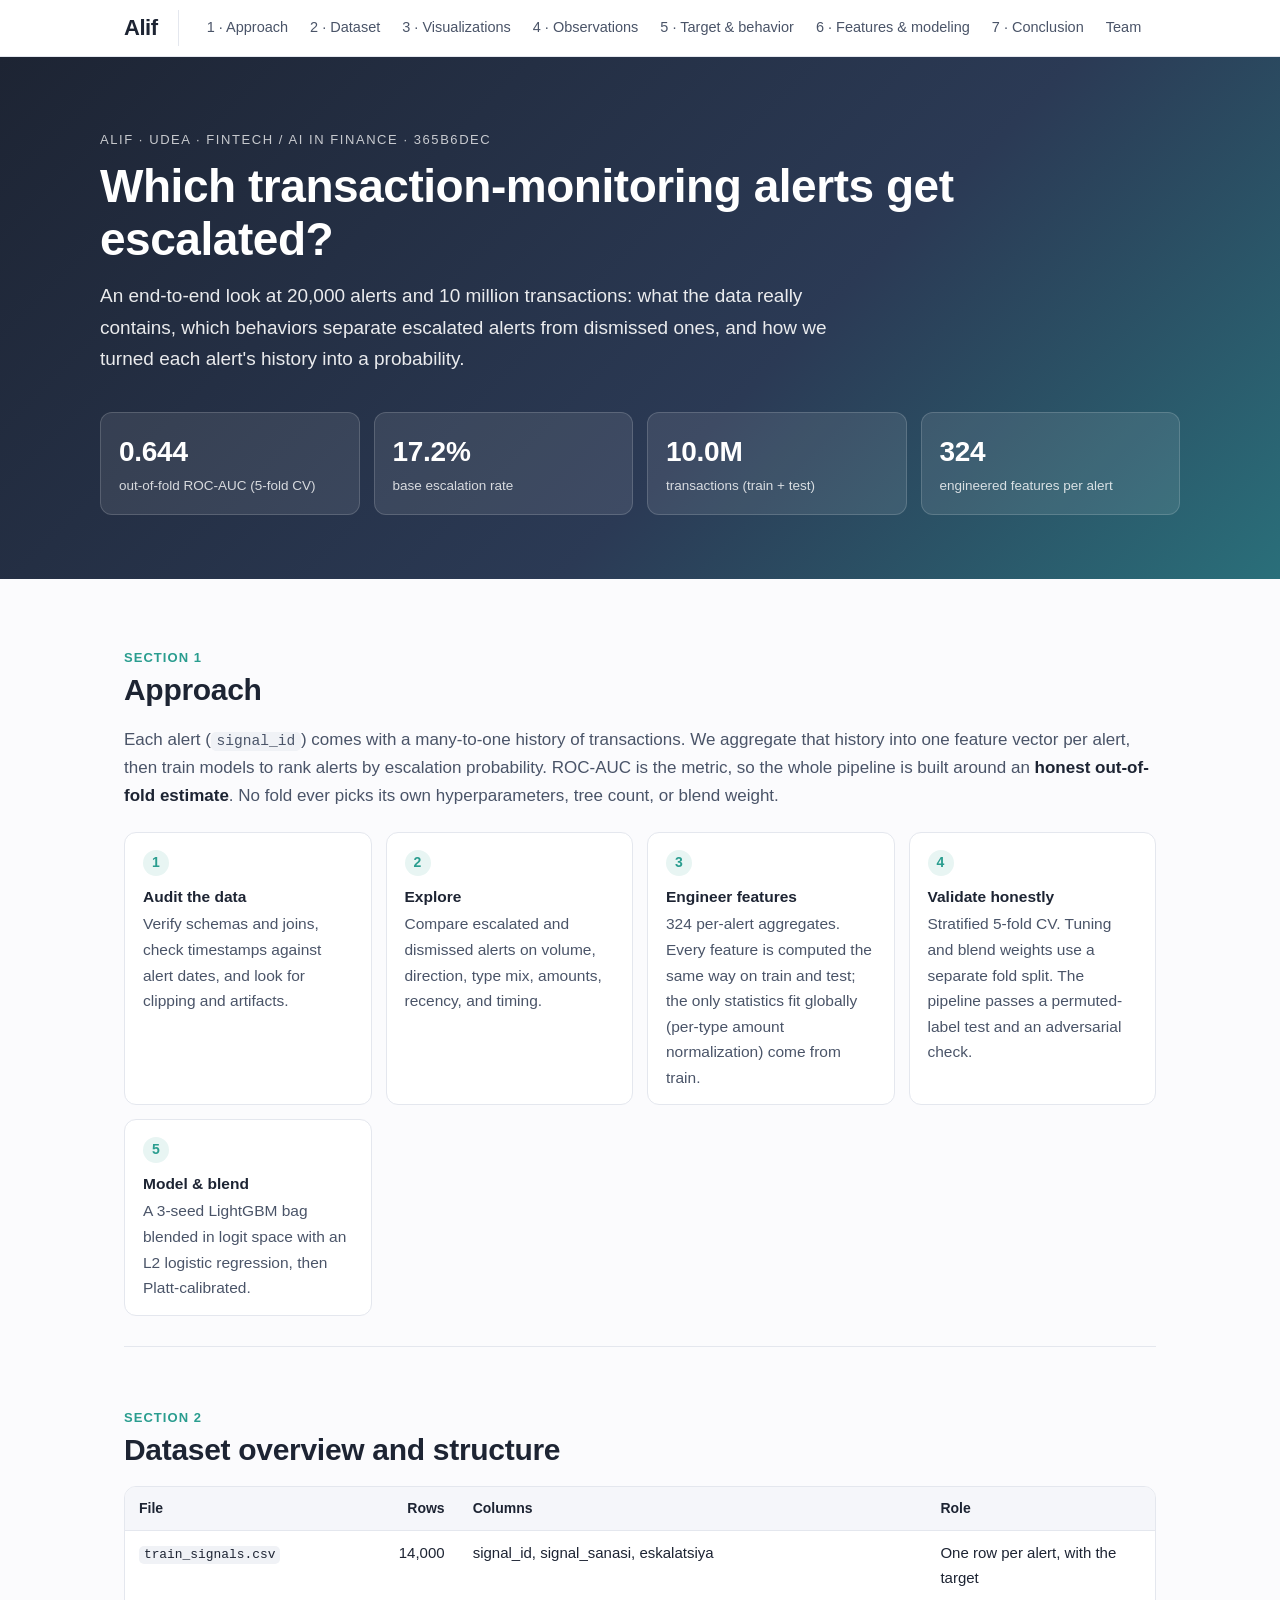
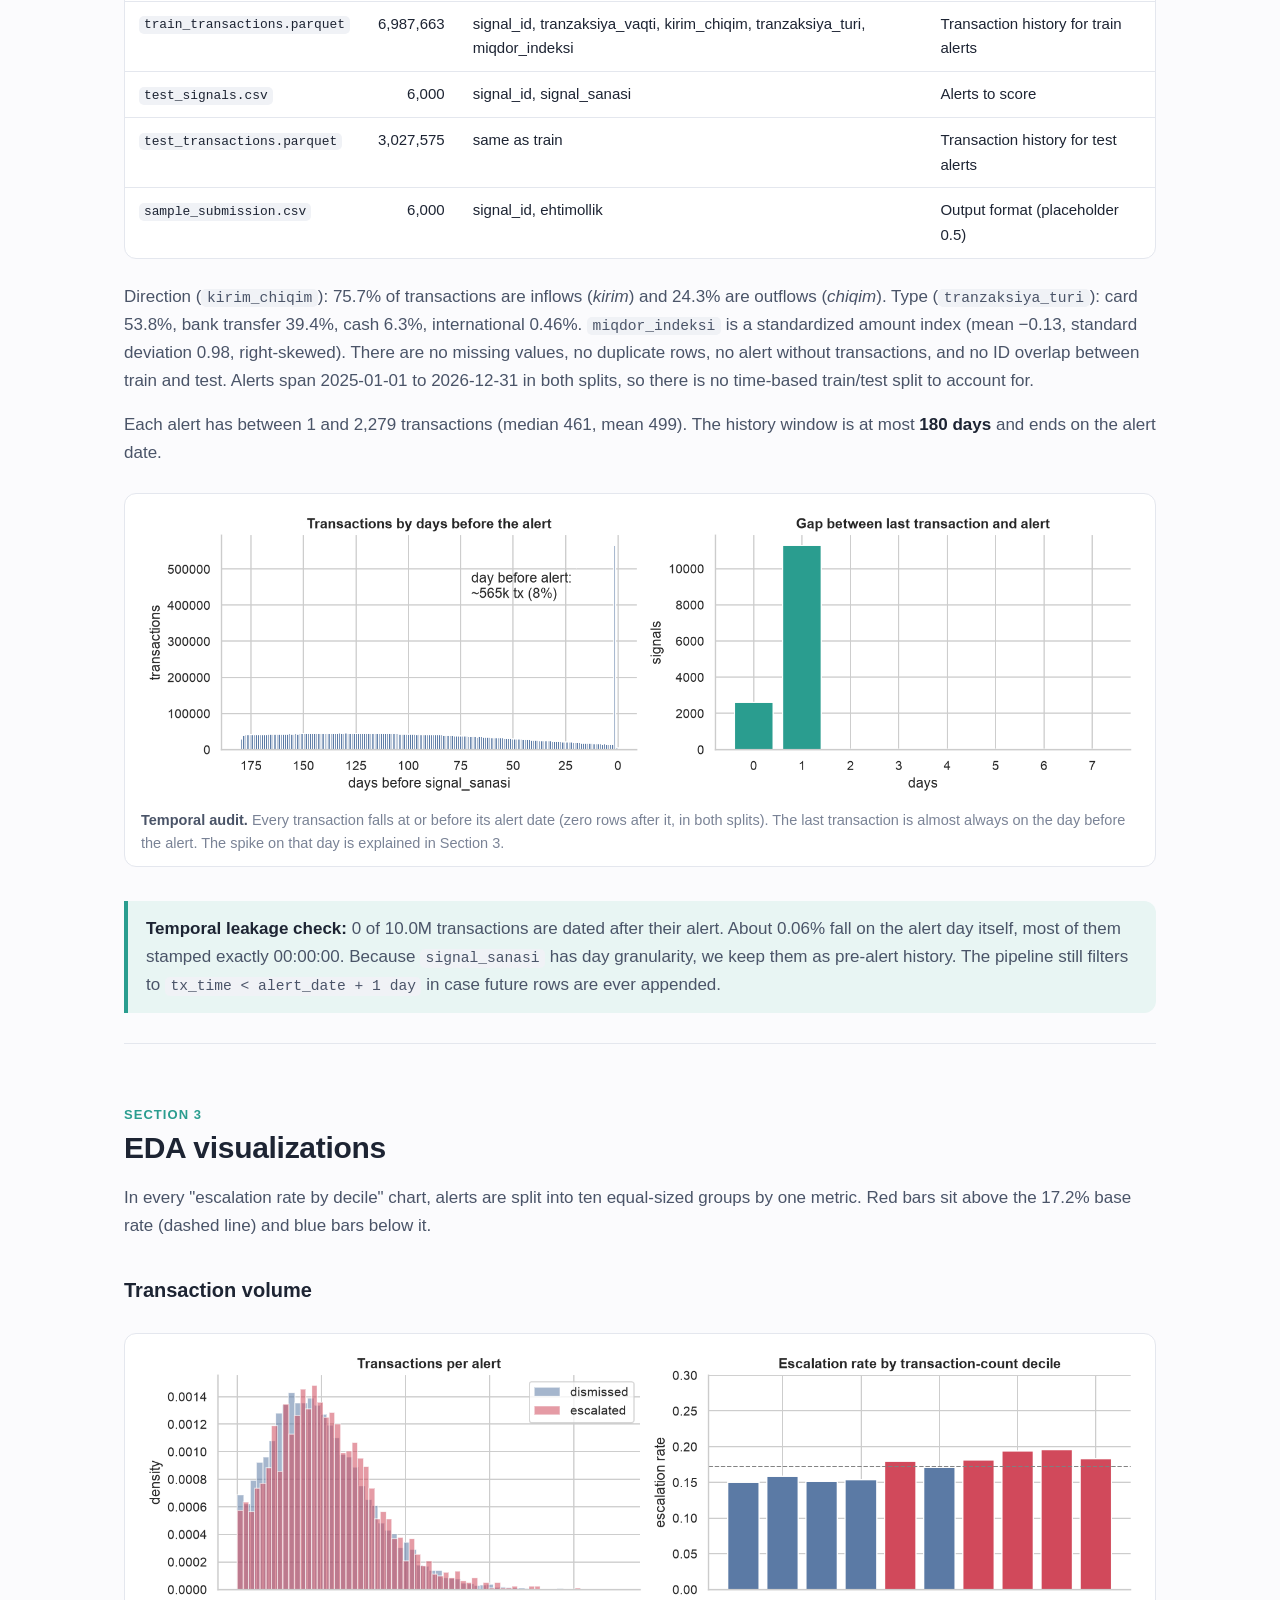
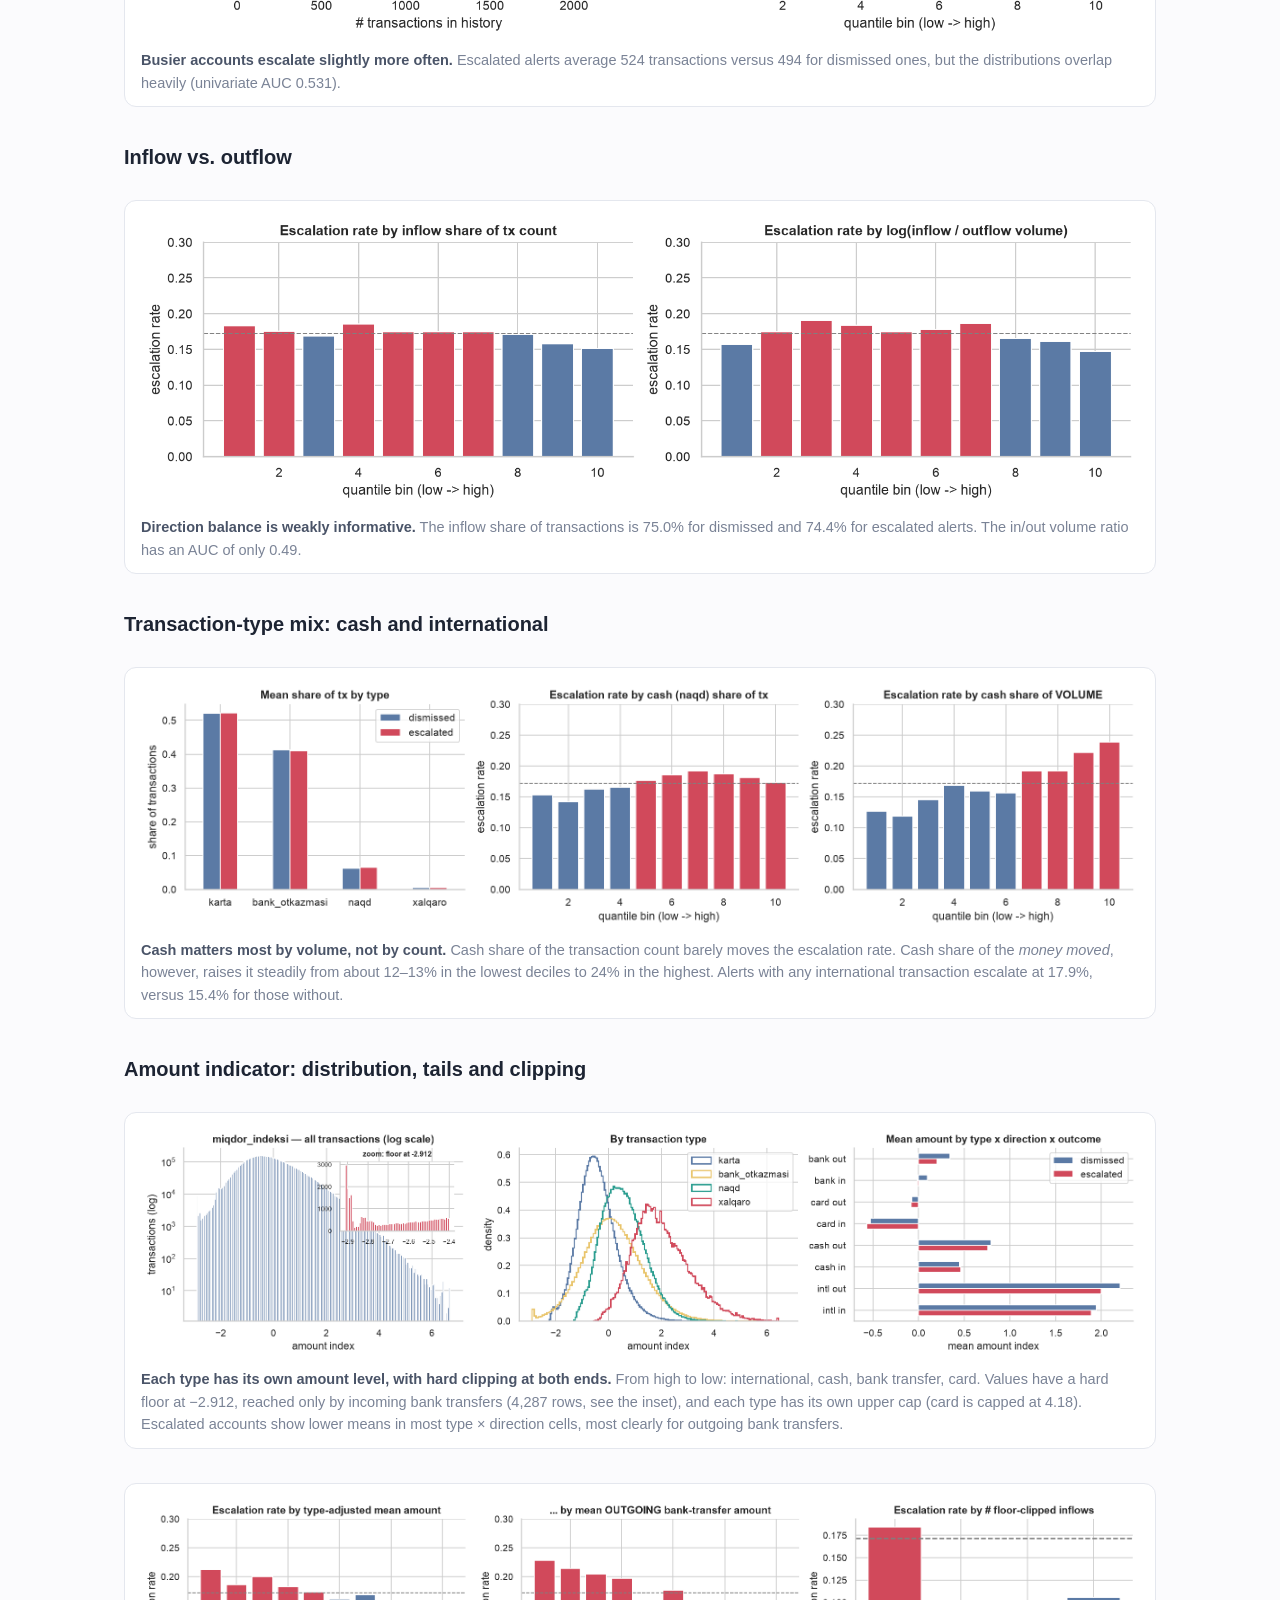
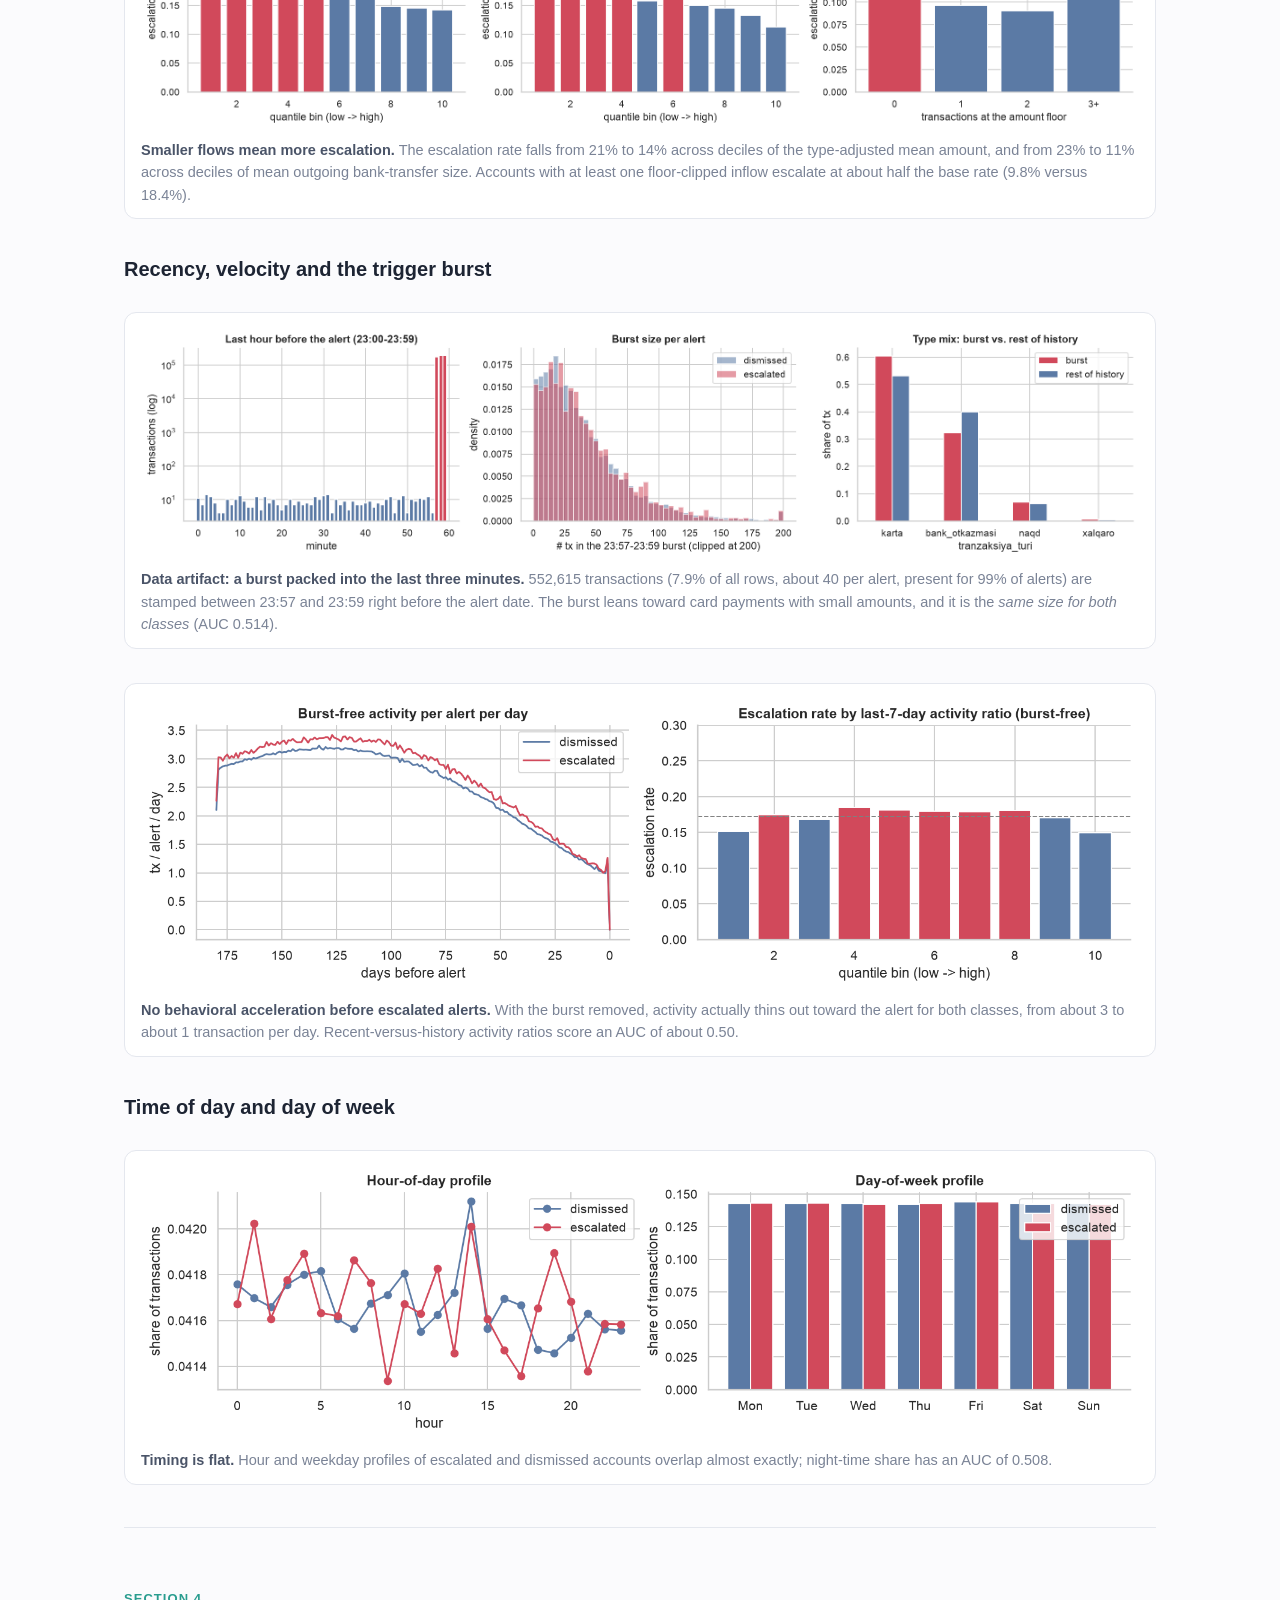
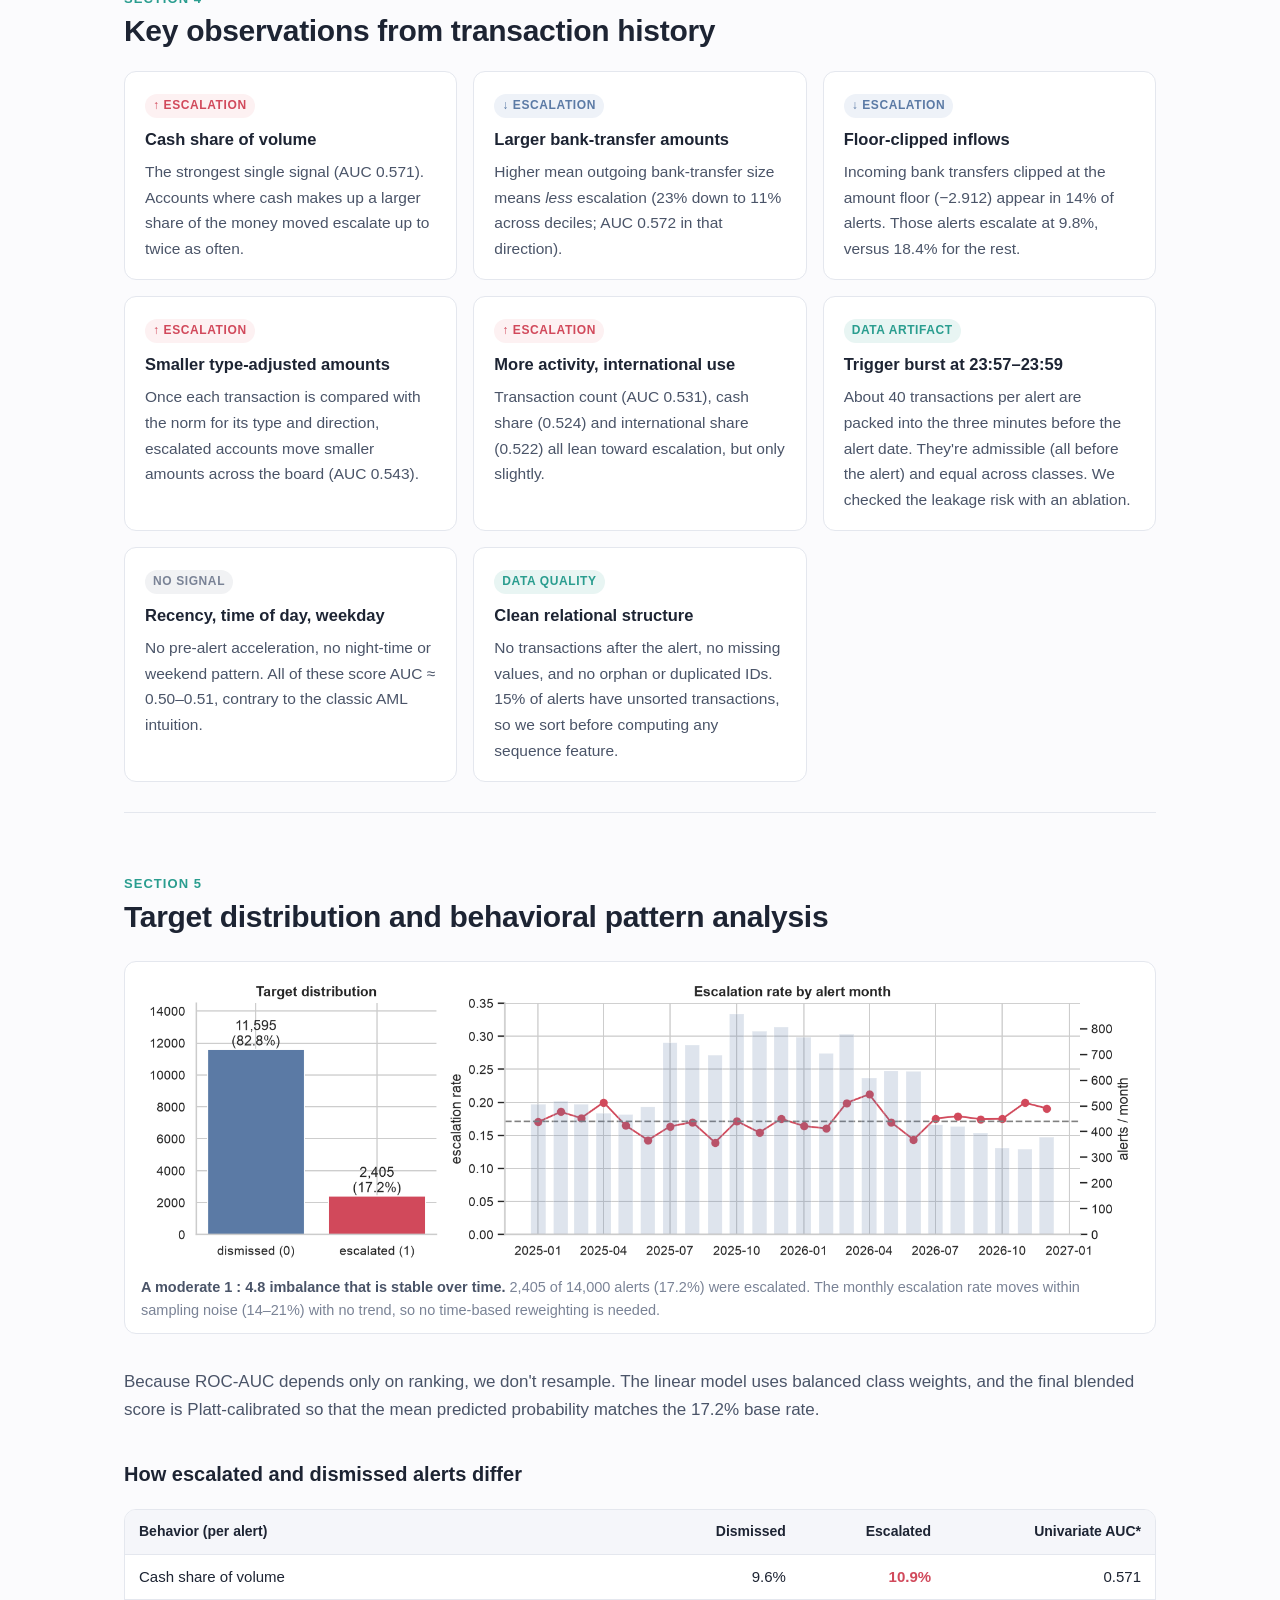
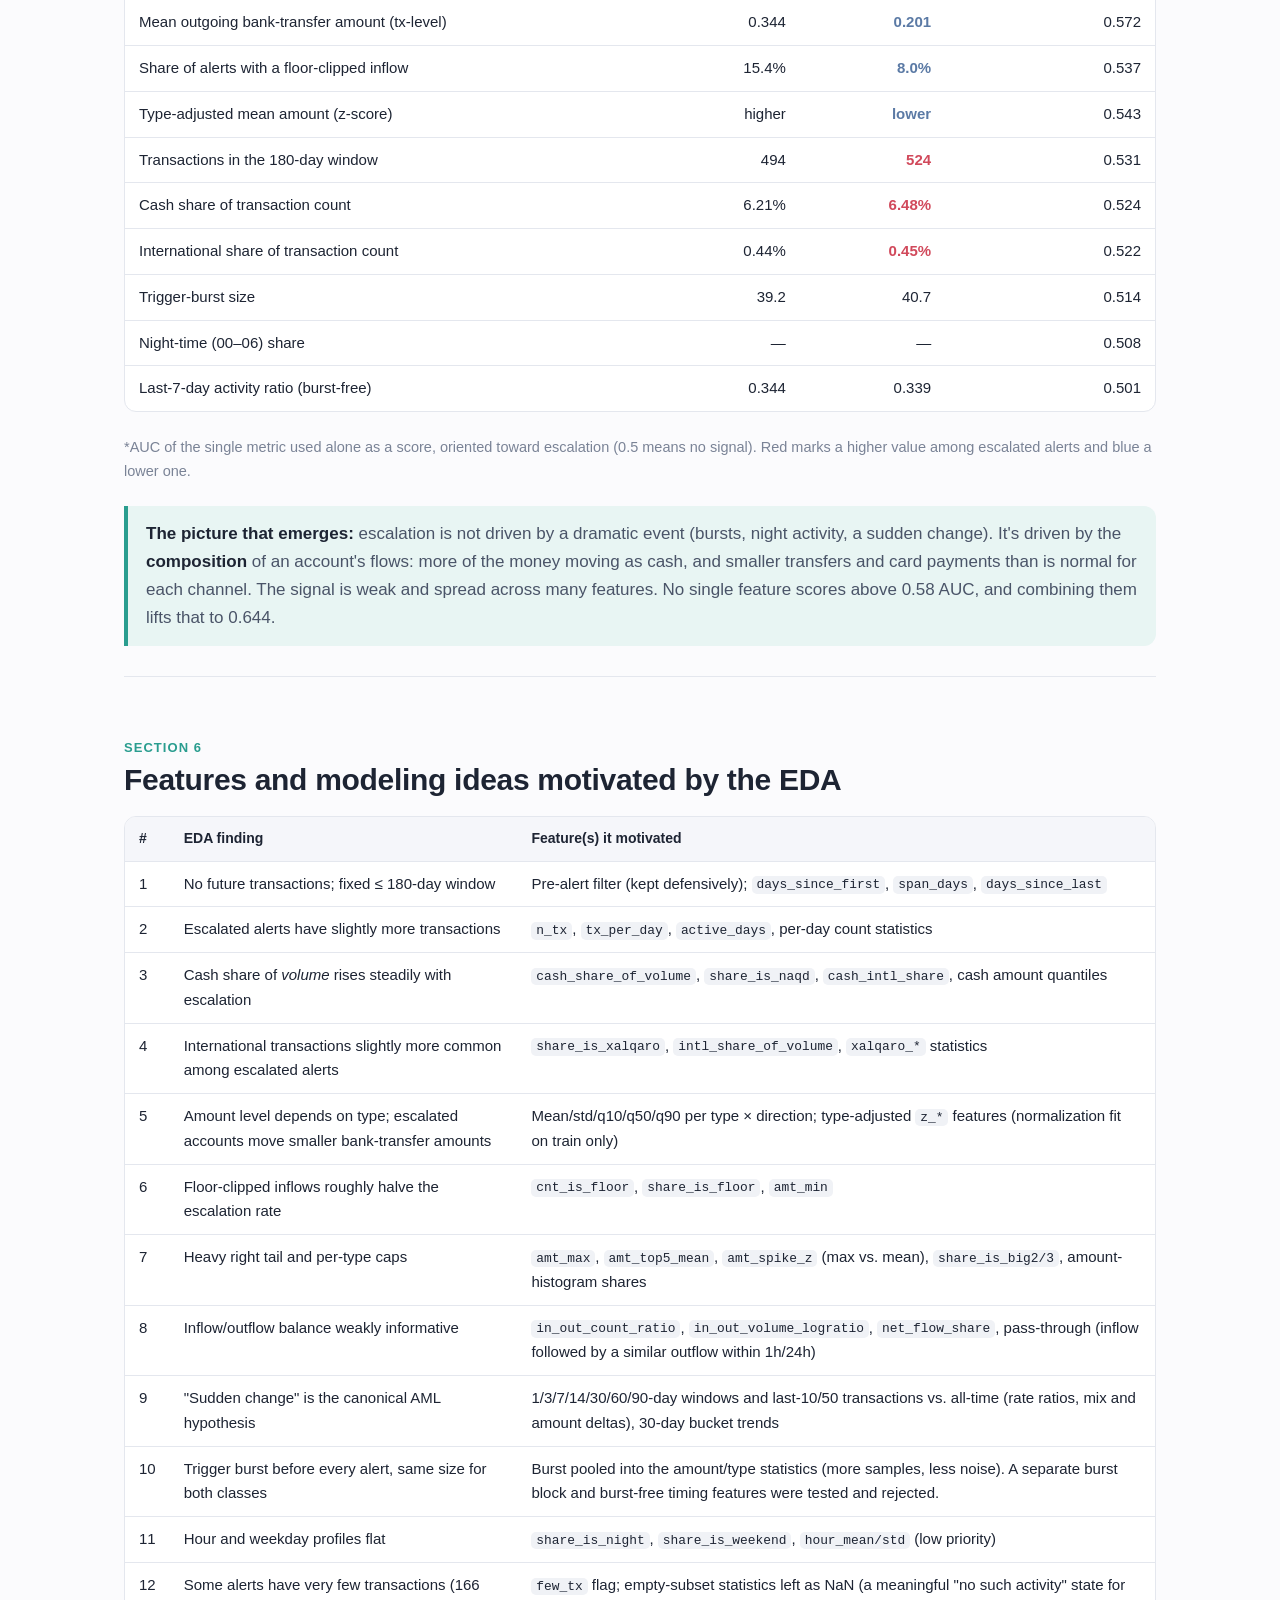
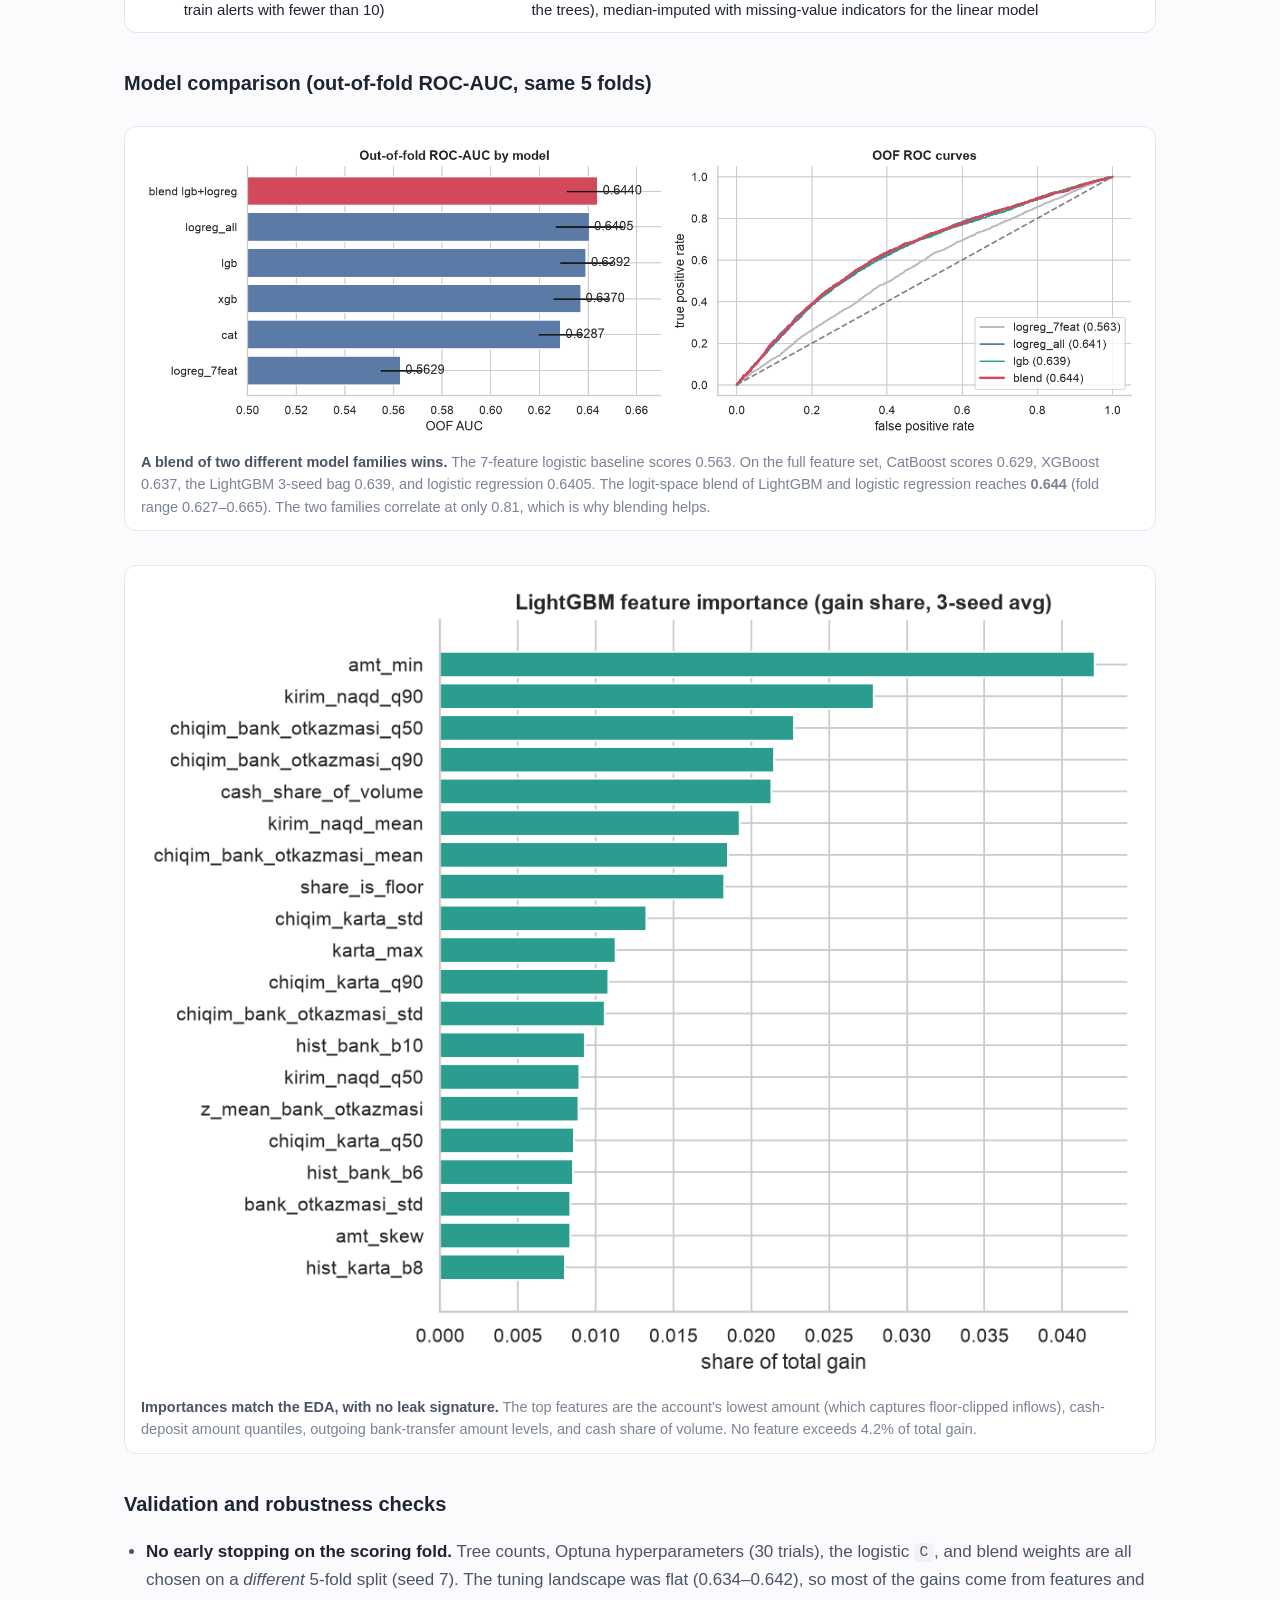
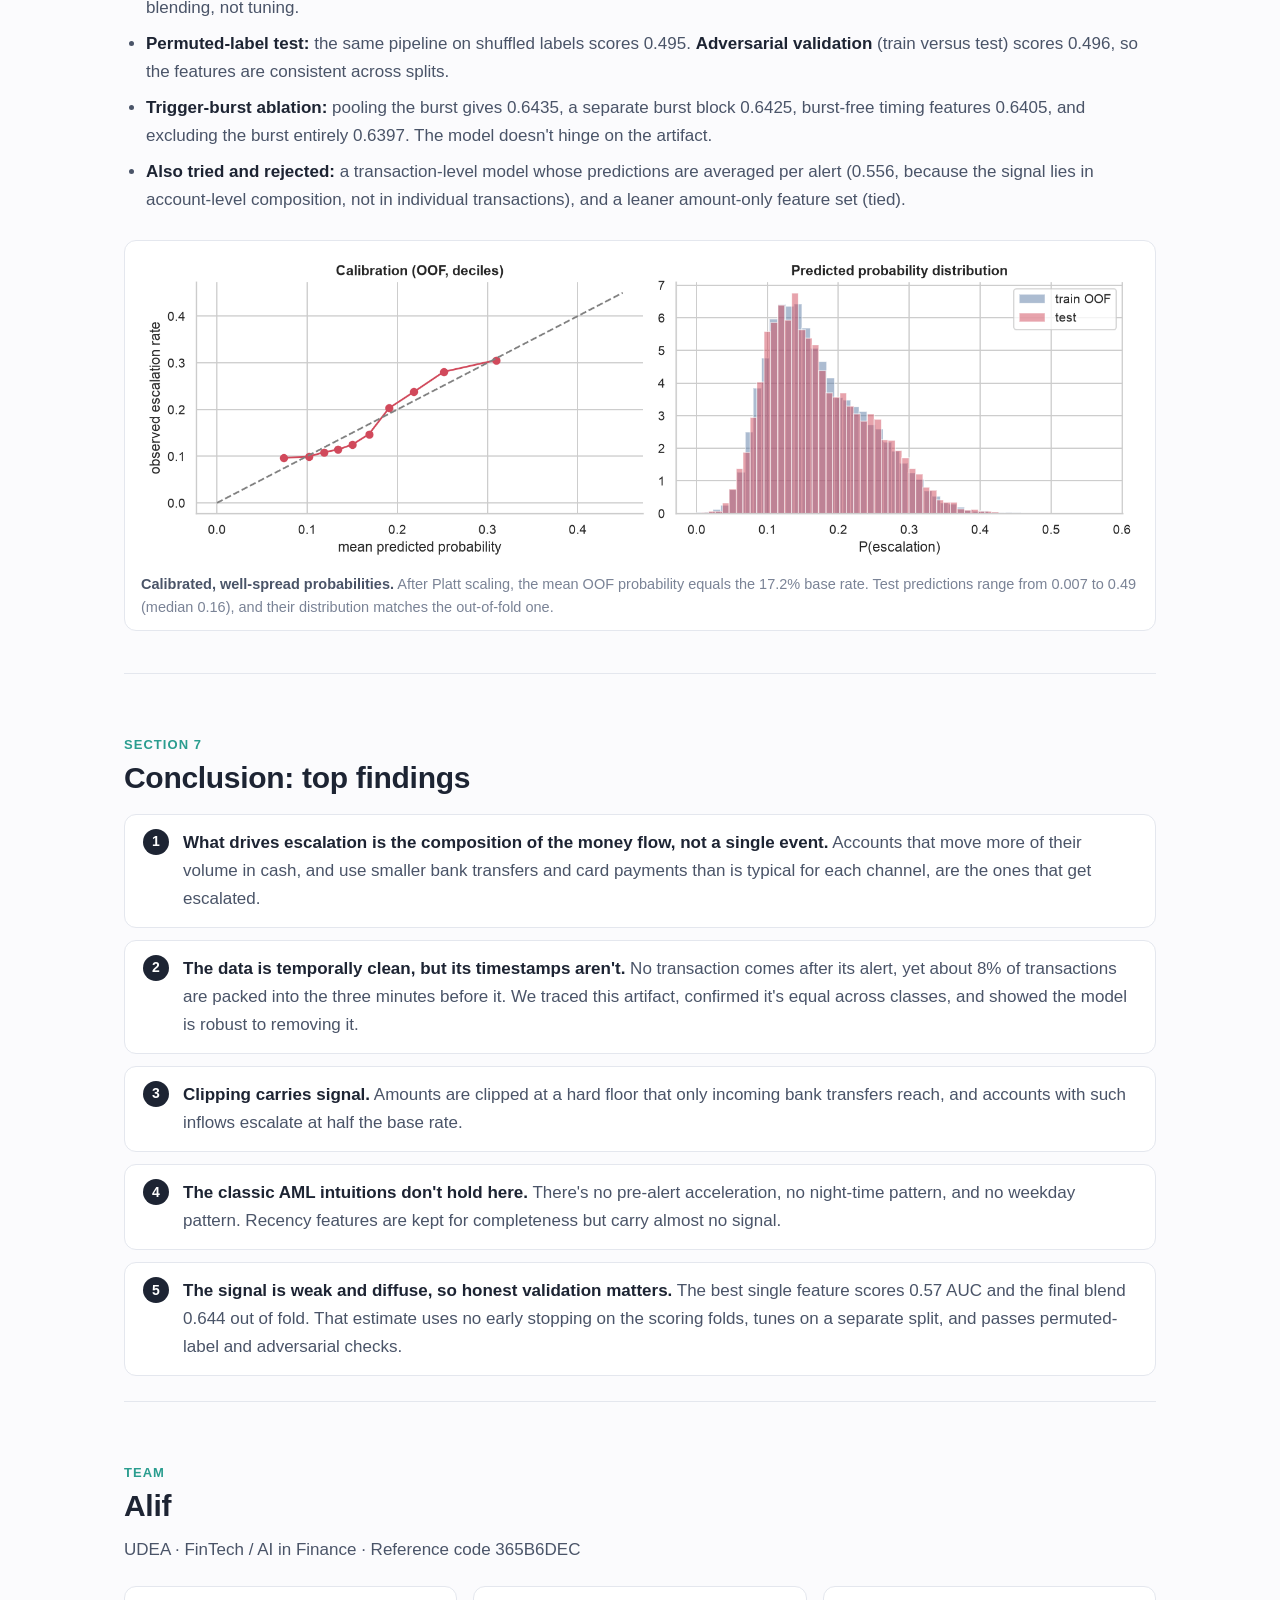
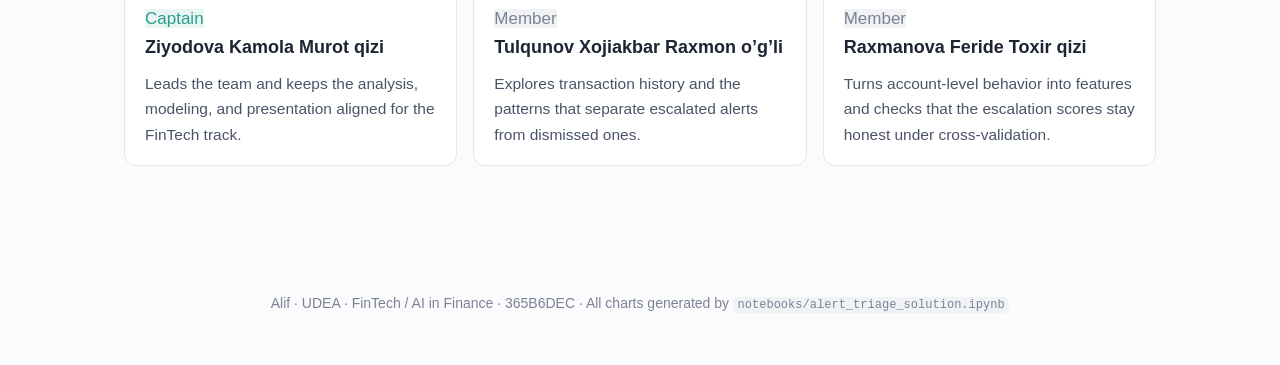
==== commit 729cf4e7: "EDA final" ====
--- a/index.html
+++ b/index.html
@@ -3,15 +3,15 @@
 <head>
   <meta charset="utf-8">
   <meta name="viewport" content="width=device-width, initial-scale=1">
-  <title>Alert Triage — EDA &amp; Modeling Report · Team 365B6DEC</title>
-  <meta name="description" content="Exploratory data analysis and modeling approach for the fintech alert-triage (escalation prediction) competition.">
+  <title>Alif — EDA &amp; Modeling Report · UDEA · 365B6DEC</title>
+  <meta name="description" content="Exploratory data analysis and modeling approach by team Alif (UDEA) for the FinTech / AI in Finance alert-triage competition.">
   <link rel="stylesheet" href="style.css">
 </head>
 <body>
 
 <nav class="topnav" aria-label="Sections">
   <div class="inner">
-    <span class="brand">Alert Triage</span>
+    <span class="brand">Alif</span>
     <a href="#approach">1 · Approach</a>
     <a href="#dataset">2 · Dataset</a>
     <a href="#eda">3 · Visualizations</a>
@@ -19,12 +19,13 @@
     <a href="#target">5 · Target &amp; behavior</a>
     <a href="#features">6 · Features &amp; modeling</a>
     <a href="#conclusion">7 · Conclusion</a>
+    <a href="#team">Team</a>
   </div>
 </nav>
 
 <header class="hero">
   <div class="inner">
-    <p class="eyebrow">Fintech alert triage · Team 365B6DEC</p>
+    <p class="eyebrow">Alif · UDEA · FinTech / AI in Finance · 365B6DEC</p>
     <h1>Which transaction-monitoring alerts get escalated?</h1>
     <p class="lead">An end-to-end look at 20,000 alerts and 10 million transactions: what the data really contains, which behaviors separate escalated alerts from dismissed ones, and how we turned each alert's history into a probability.</p>
     <div class="metrics">
@@ -240,10 +241,34 @@
   </ol>
 </section>
 
+<!-- team ---------------------------------------------------------------- -->
+<section id="team">
+  <span class="section-num">Team</span>
+  <h2>Alif</h2>
+  <p class="team-meta">UDEA · FinTech / AI in Finance · Reference code 365B6DEC</p>
+  <div class="team">
+    <article class="member">
+      <span class="tag data">Captain</span>
+      <h3>Ziyodova Kamola Murot qizi</h3>
+      <p>Leads the team and keeps the analysis, modeling, and presentation aligned for the FinTech track.</p>
+    </article>
+    <article class="member">
+      <span class="tag flat">Member</span>
+      <h3>Tulqunov Xojiakbar Raxmon o’g’li</h3>
+      <p>Explores transaction history and the patterns that separate escalated alerts from dismissed ones.</p>
+    </article>
+    <article class="member">
+      <span class="tag flat">Member</span>
+      <h3>Raxmanova Feride Toxir qizi</h3>
+      <p>Turns account-level behavior into features and checks that the escalation scores stay honest under cross-validation.</p>
+    </article>
+  </div>
+</section>
+
 </main>
 
 <footer>
-  Team 365B6DEC · Fintech alert-triage competition · All charts generated by <code>notebooks/alert_triage_solution.ipynb</code>
+  Alif · UDEA · FinTech / AI in Finance · 365B6DEC · All charts generated by <code>notebooks/alert_triage_solution.ipynb</code>
 </footer>
 
 </body>
--- a/style.css
+++ b/style.css
@@ -59,7 +59,15 @@
   overflow-x: auto;
   white-space: nowrap;
 }
-.topnav .brand { font-weight: 700; color: var(--ink); margin-right: 8px; }
+.topnav .brand {
+  font-weight: 700;
+  font-size: 22px;
+  letter-spacing: -0.02em;
+  color: var(--ink);
+  margin-right: 6px;
+  padding-right: 20px;
+  border-right: 1px solid var(--line);
+}
 .topnav a { color: var(--ink-soft); font-size: 14.5px; }
 .topnav a:hover { color: var(--acc); text-decoration: none; }
 
@@ -236,6 +244,23 @@
   place-items: center;
 }
 
+.team-meta { margin-top: -6px; }
+
+.team {
+  display: grid;
+  grid-template-columns: repeat(auto-fit, minmax(260px, 1fr));
+  gap: 16px;
+  margin: 22px 0 8px;
+}
+.member {
+  background: var(--card);
+  border: 1px solid var(--line);
+  border-radius: var(--radius);
+  padding: 18px 20px;
+}
+.member h3 { margin: 0 0 8px; font-size: 18px; }
+.member p { margin: 0; font-size: 15.5px; }
+
 footer { text-align: center; color: var(--muted); font-size: 14px; padding: 30px 24px 50px; }
 
 @media (max-width: 640px) {
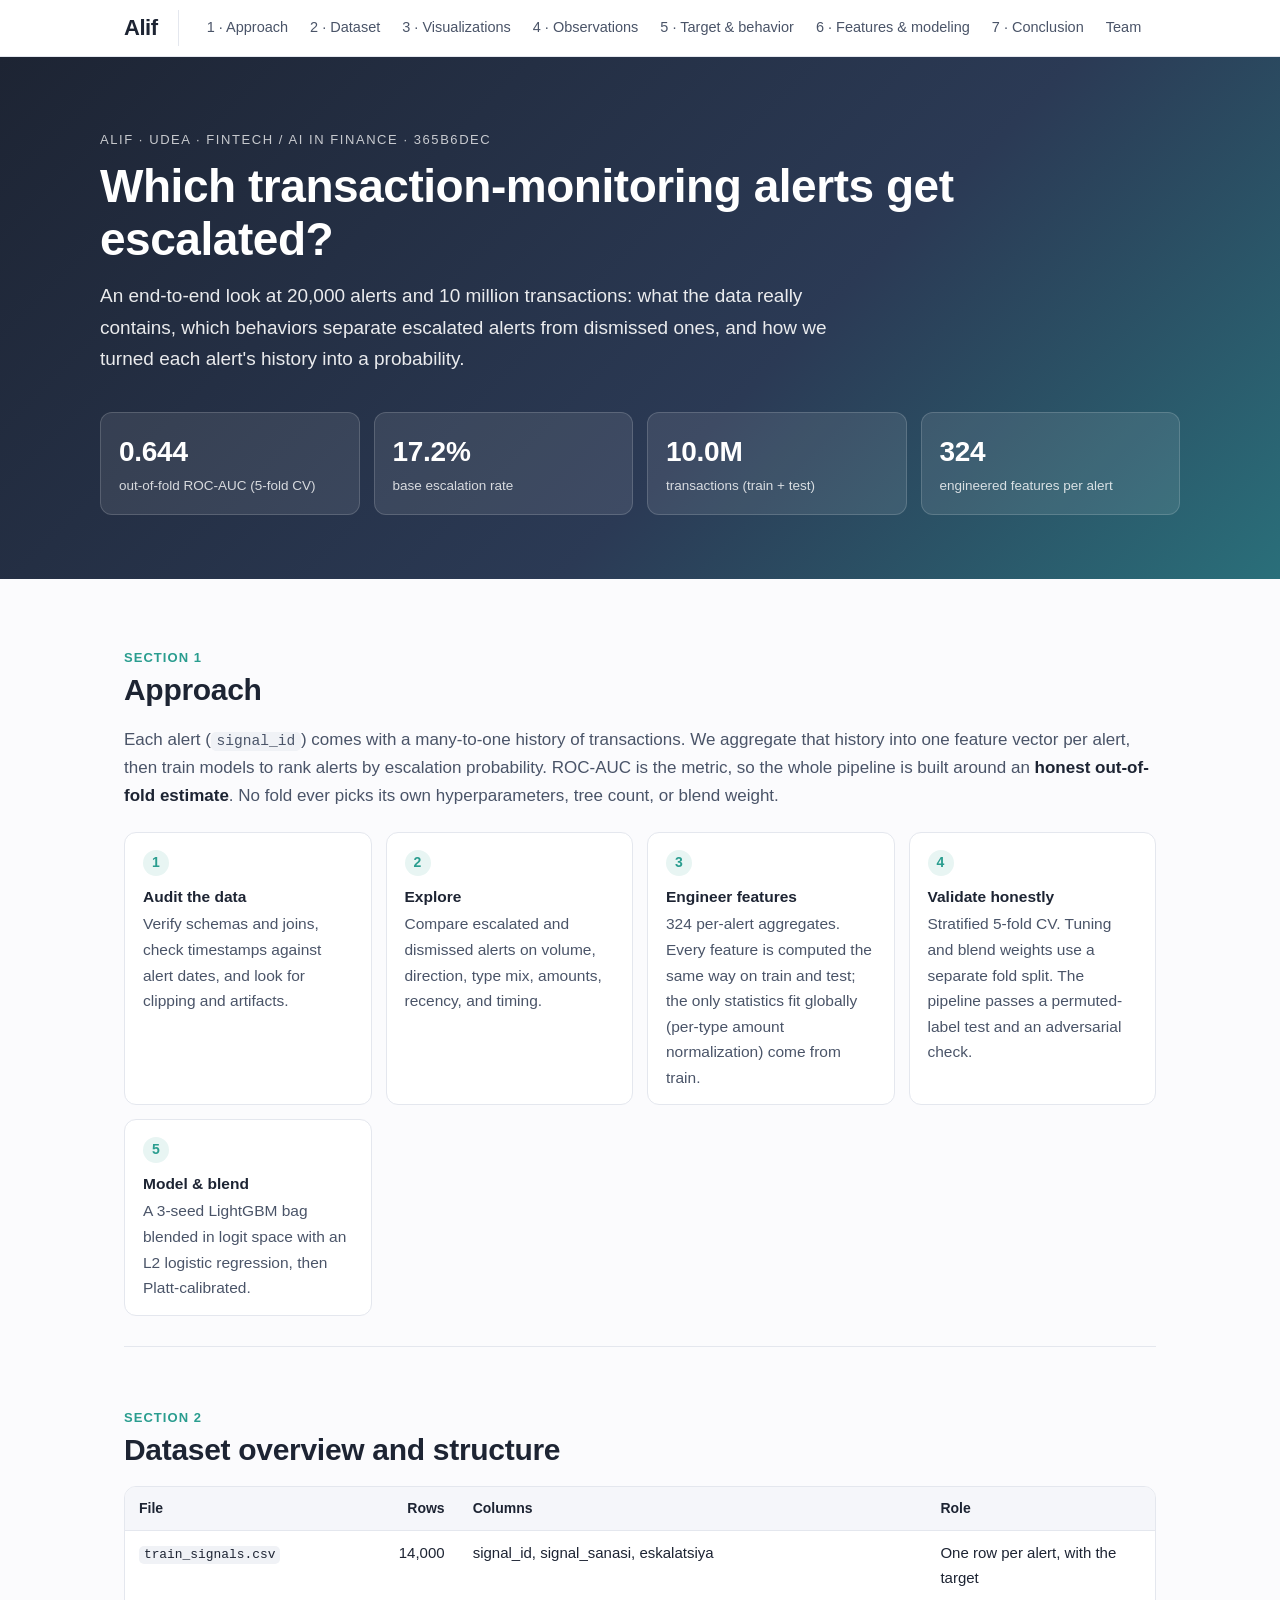
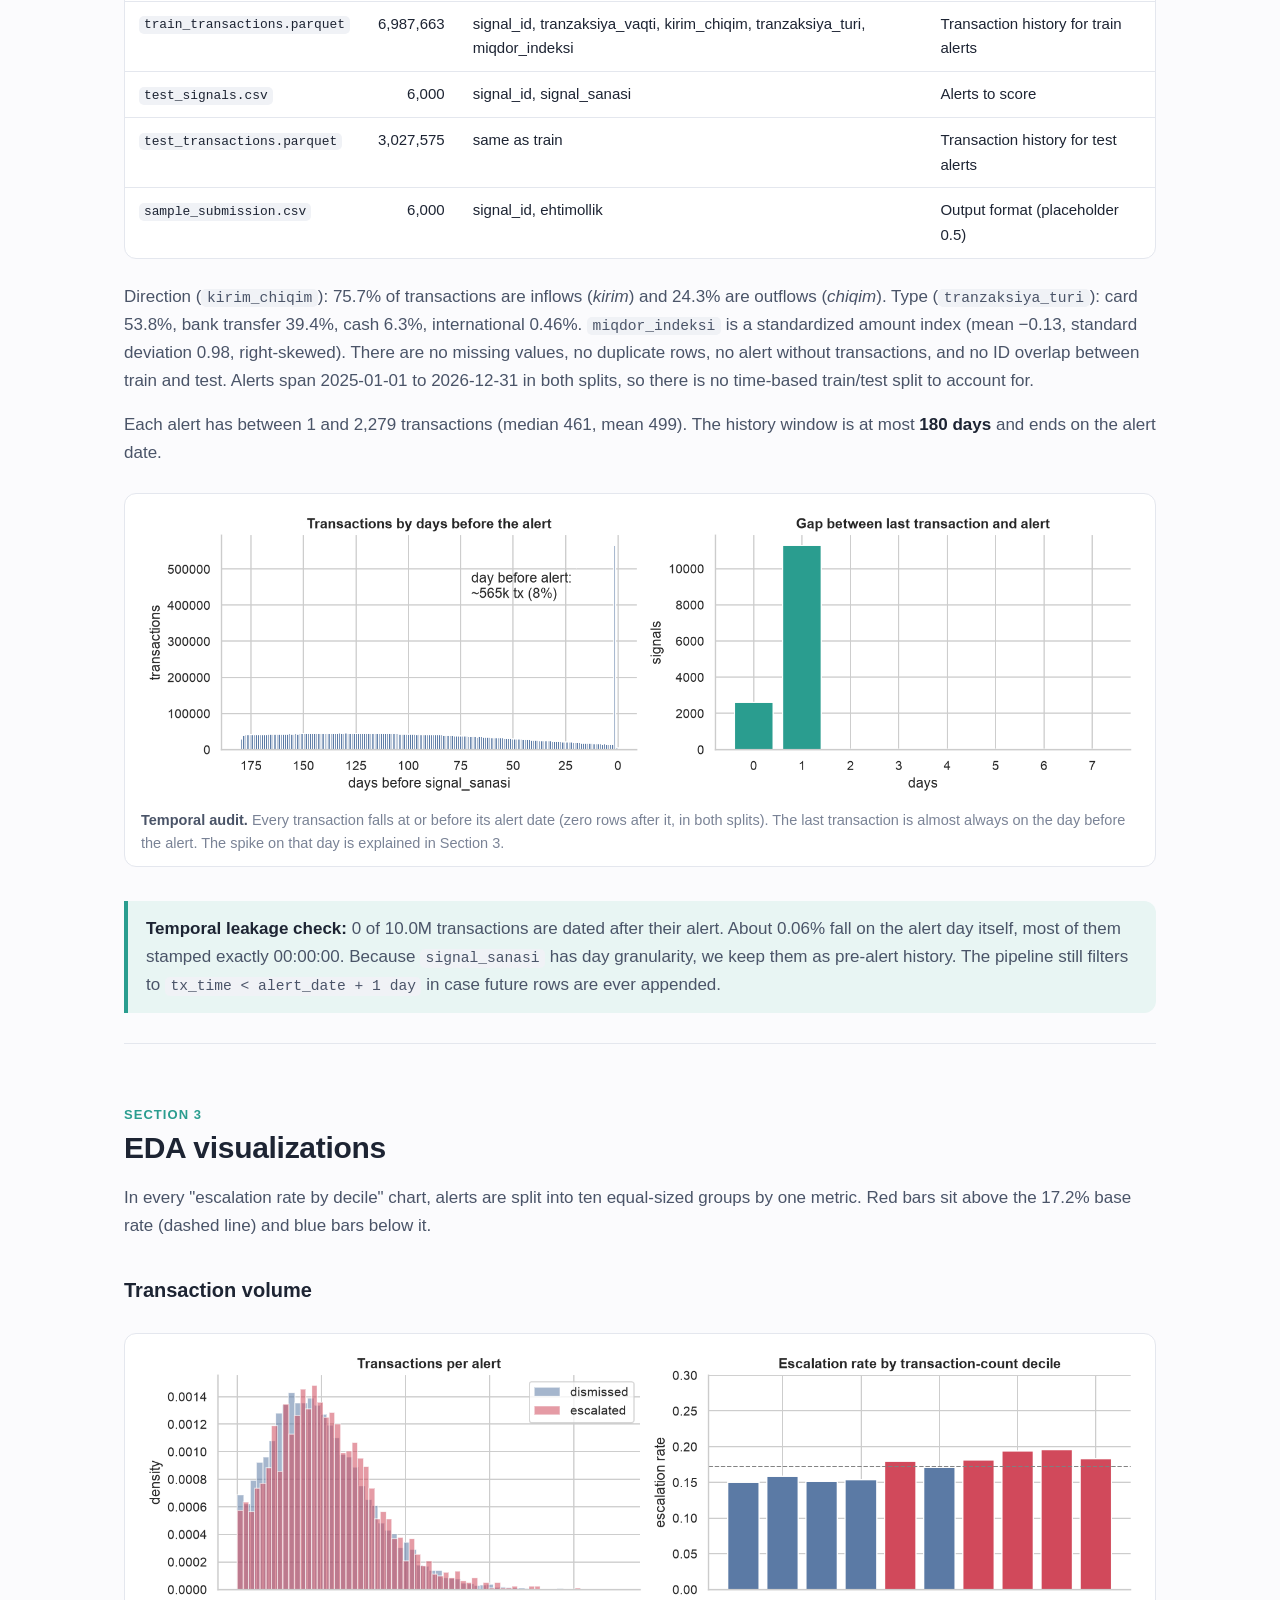
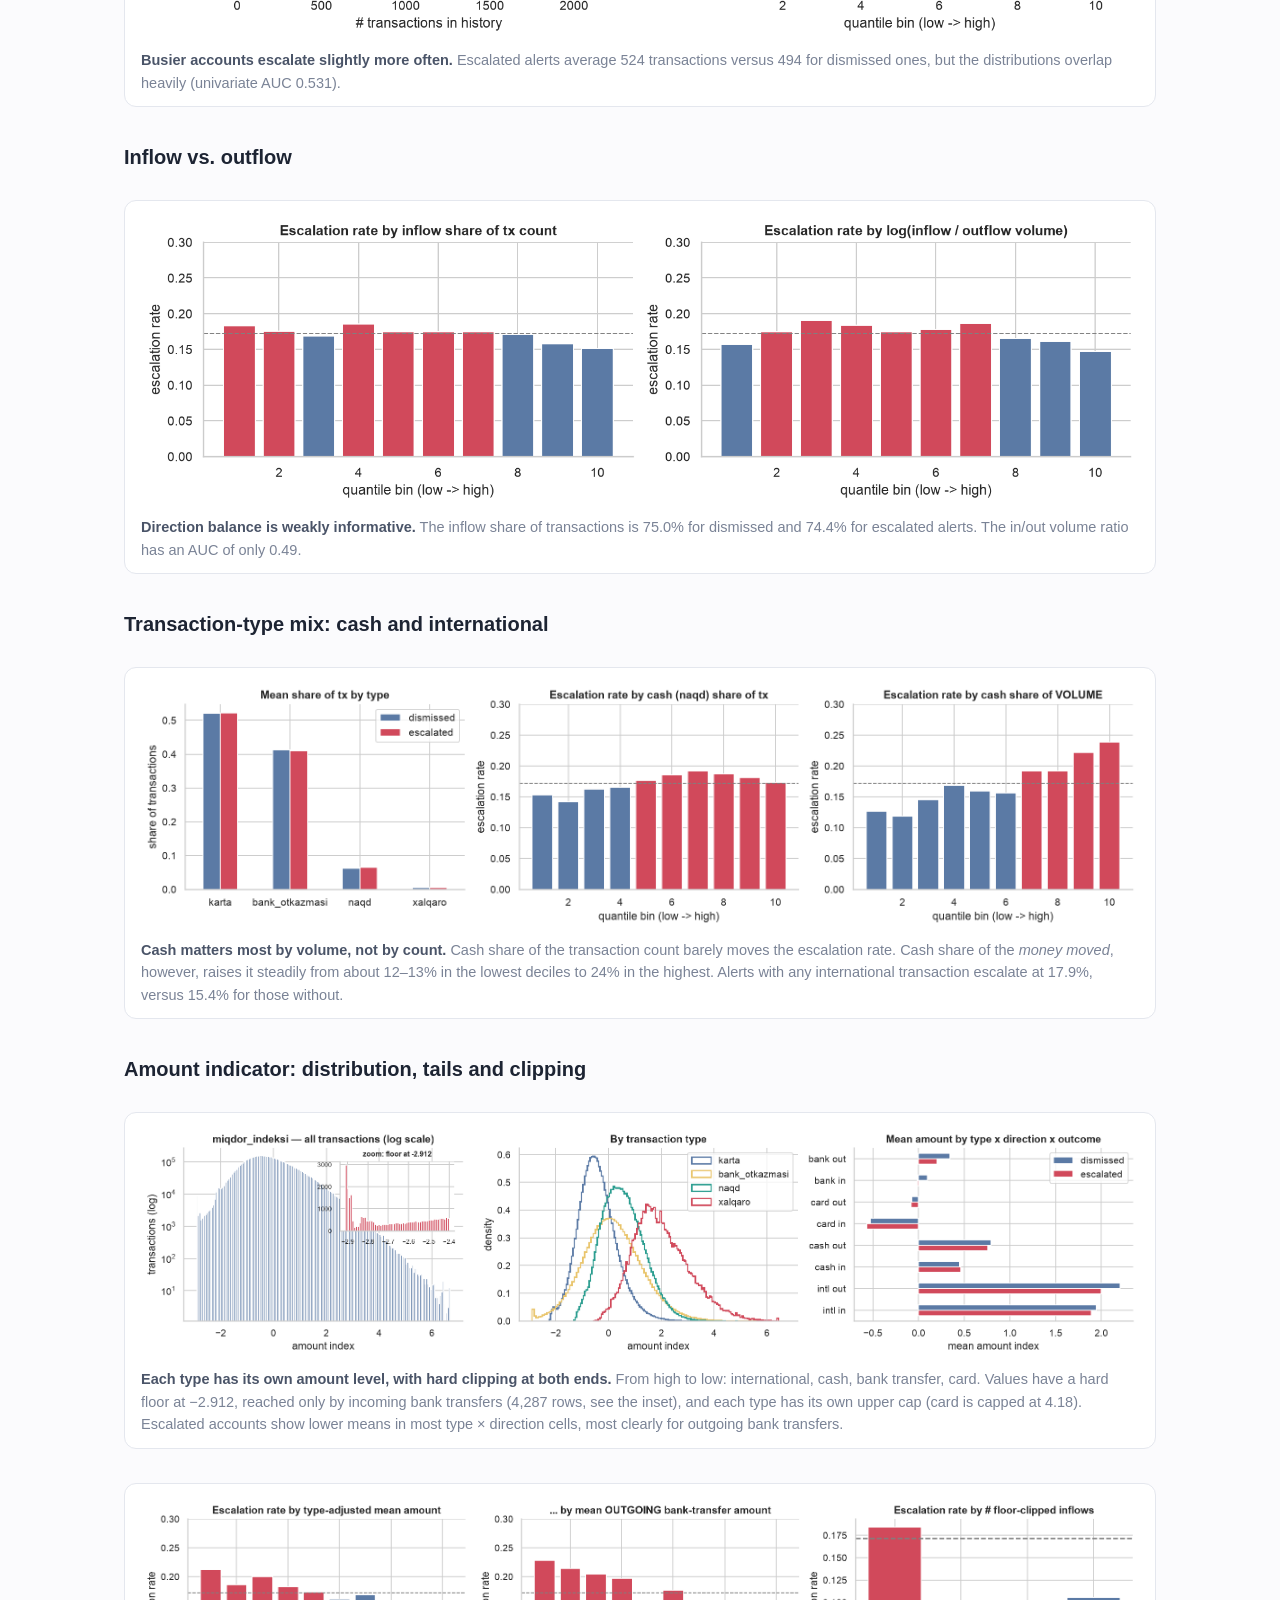
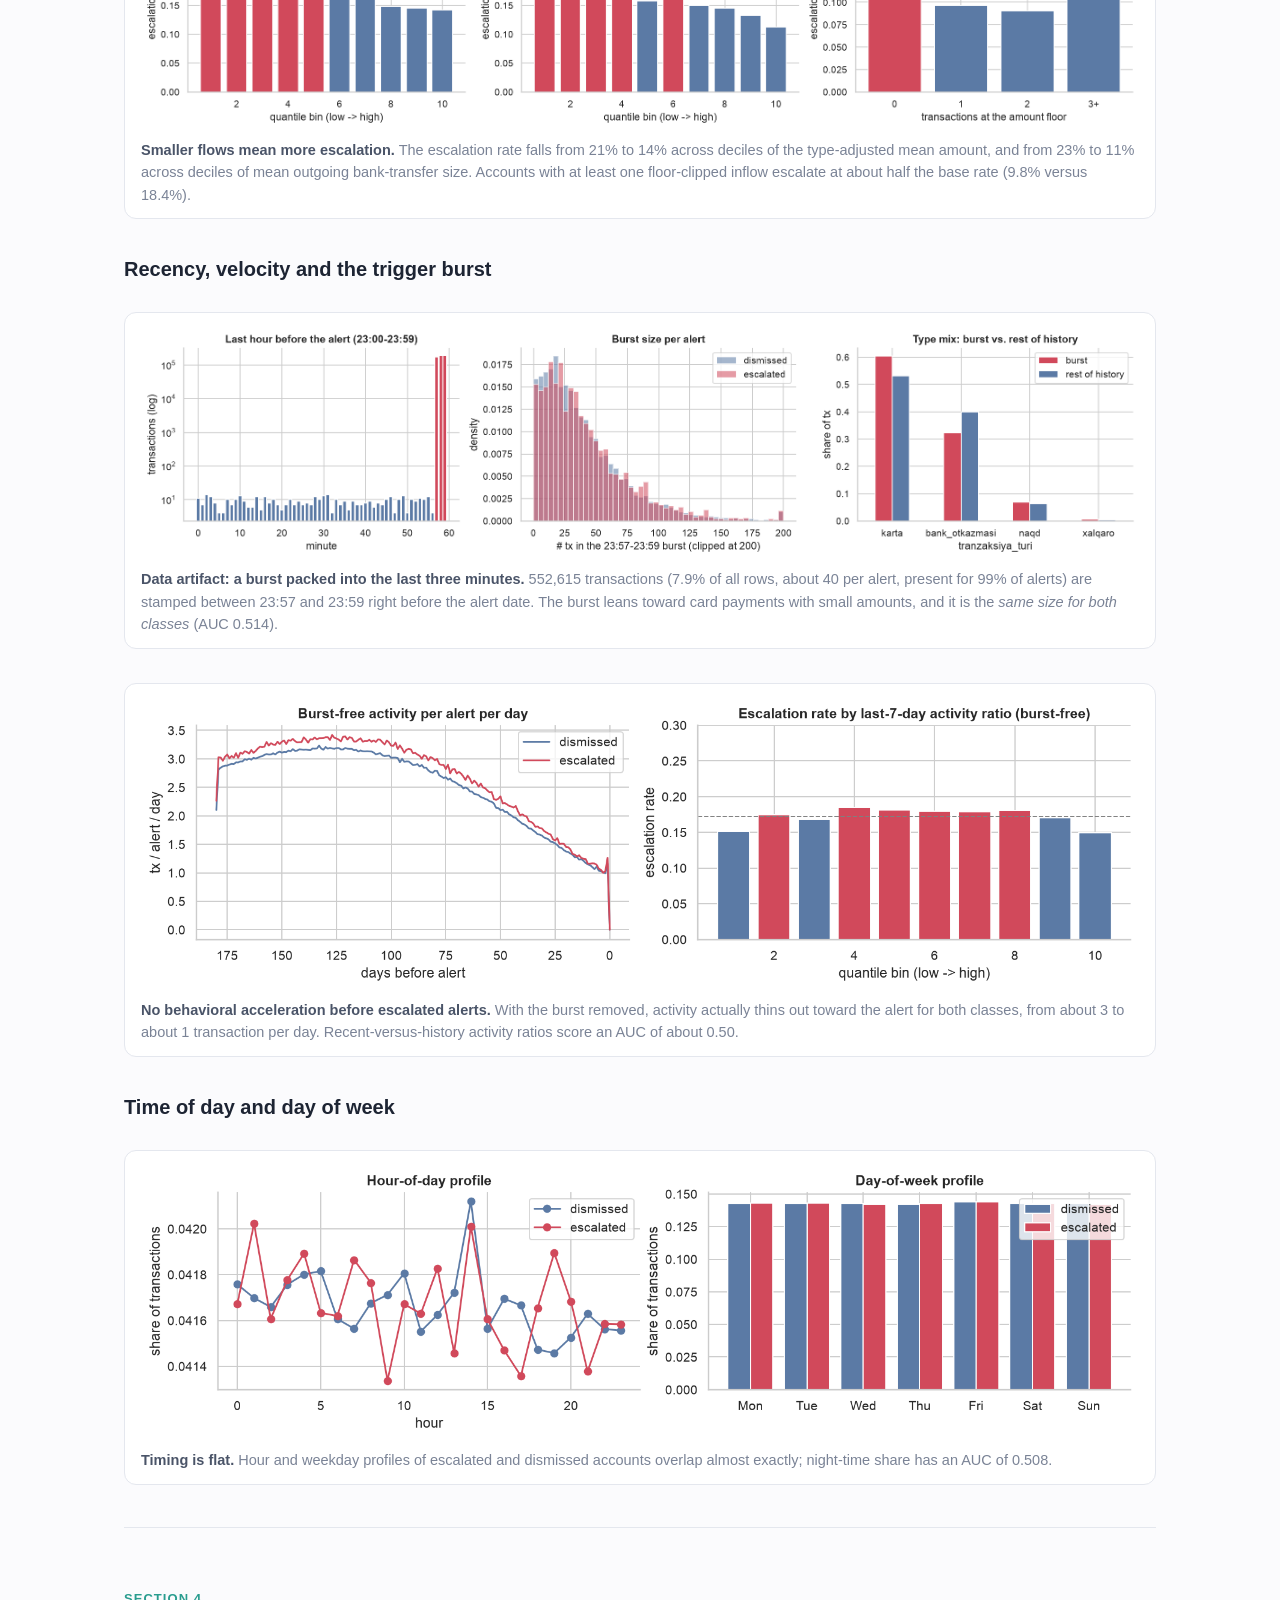
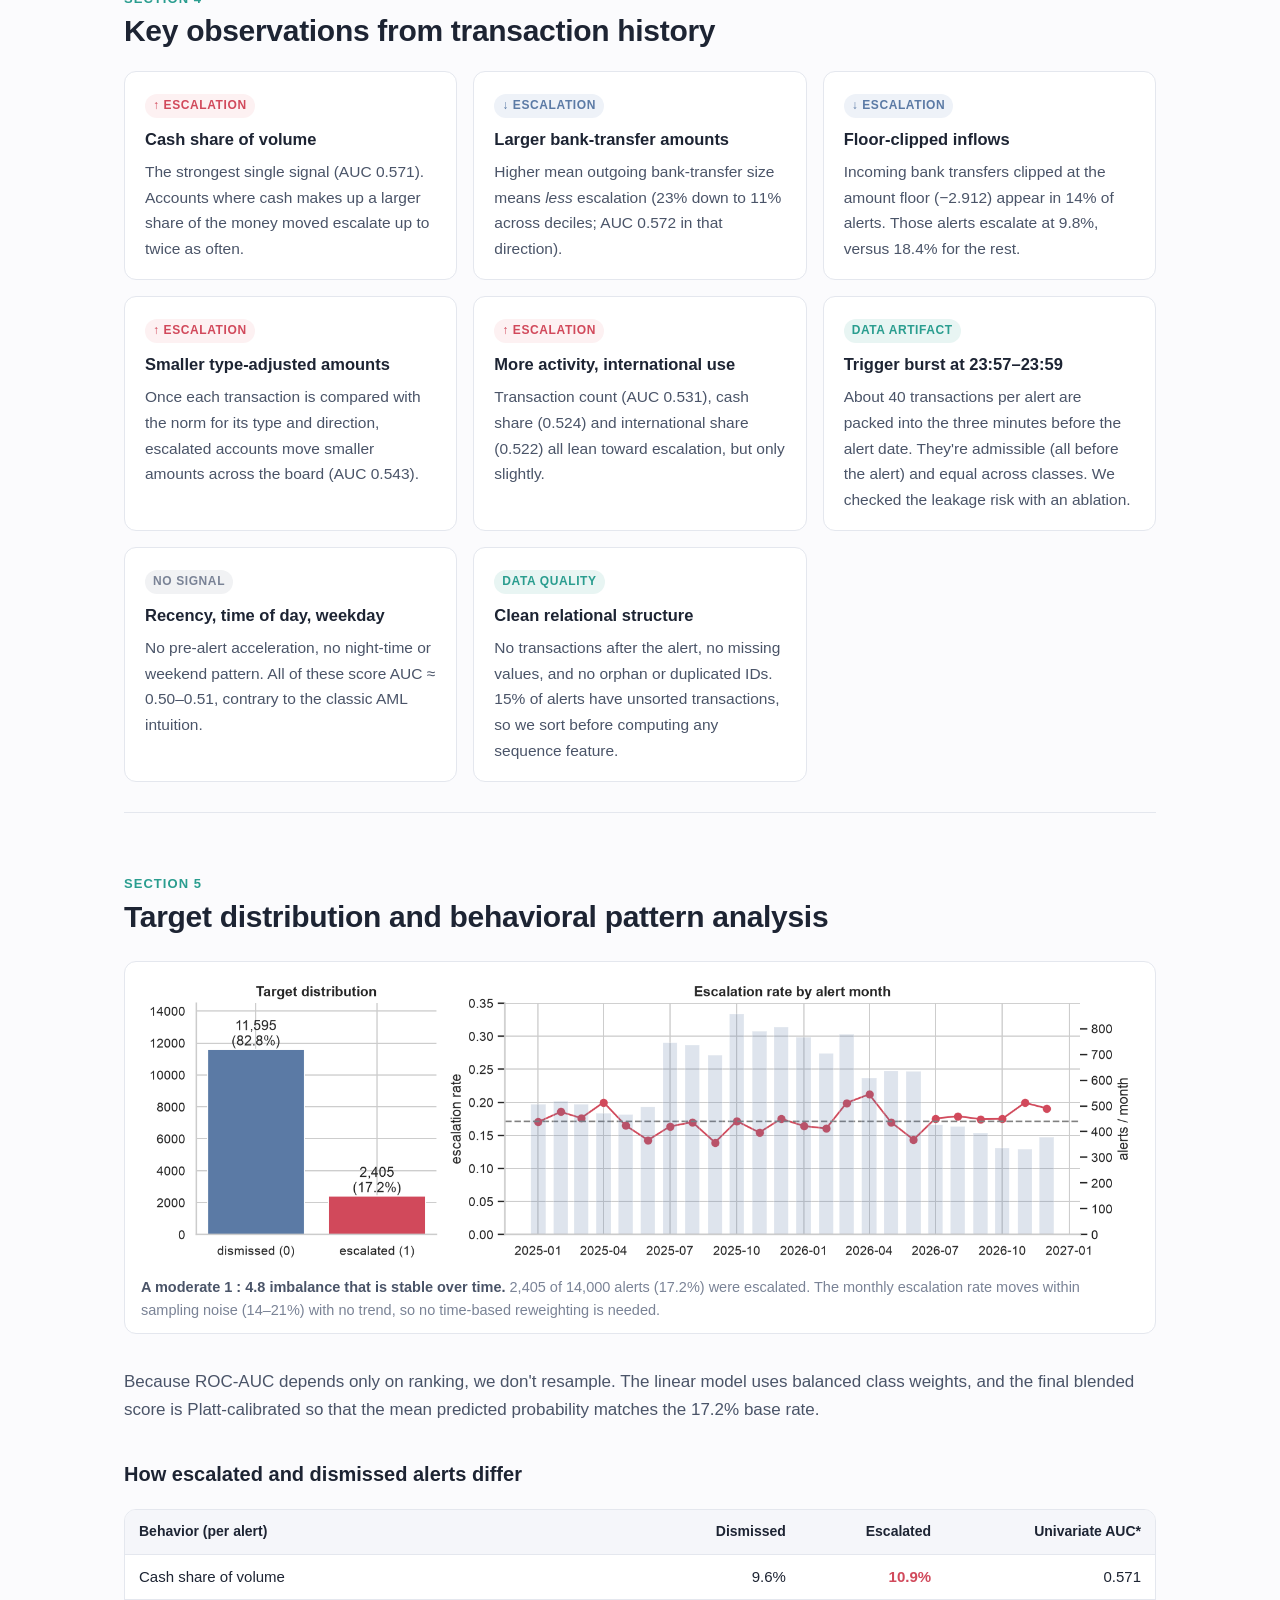
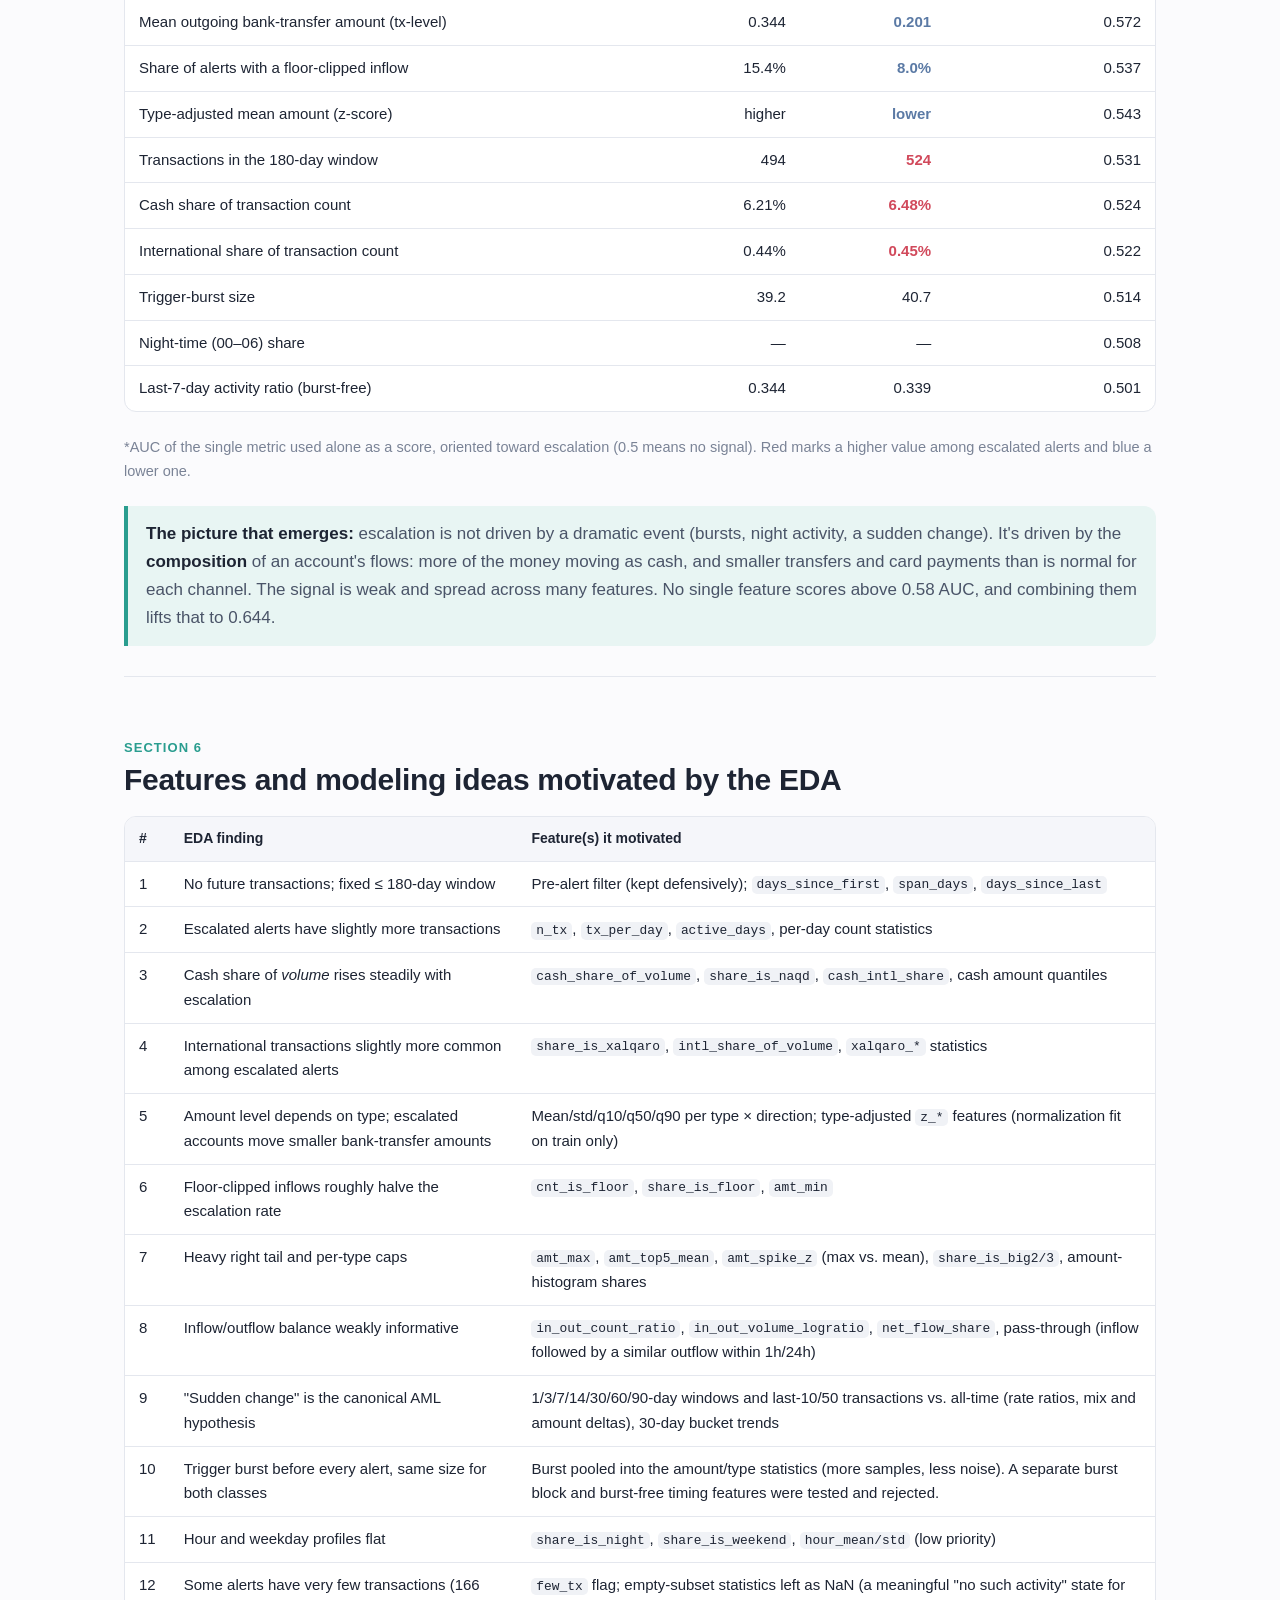
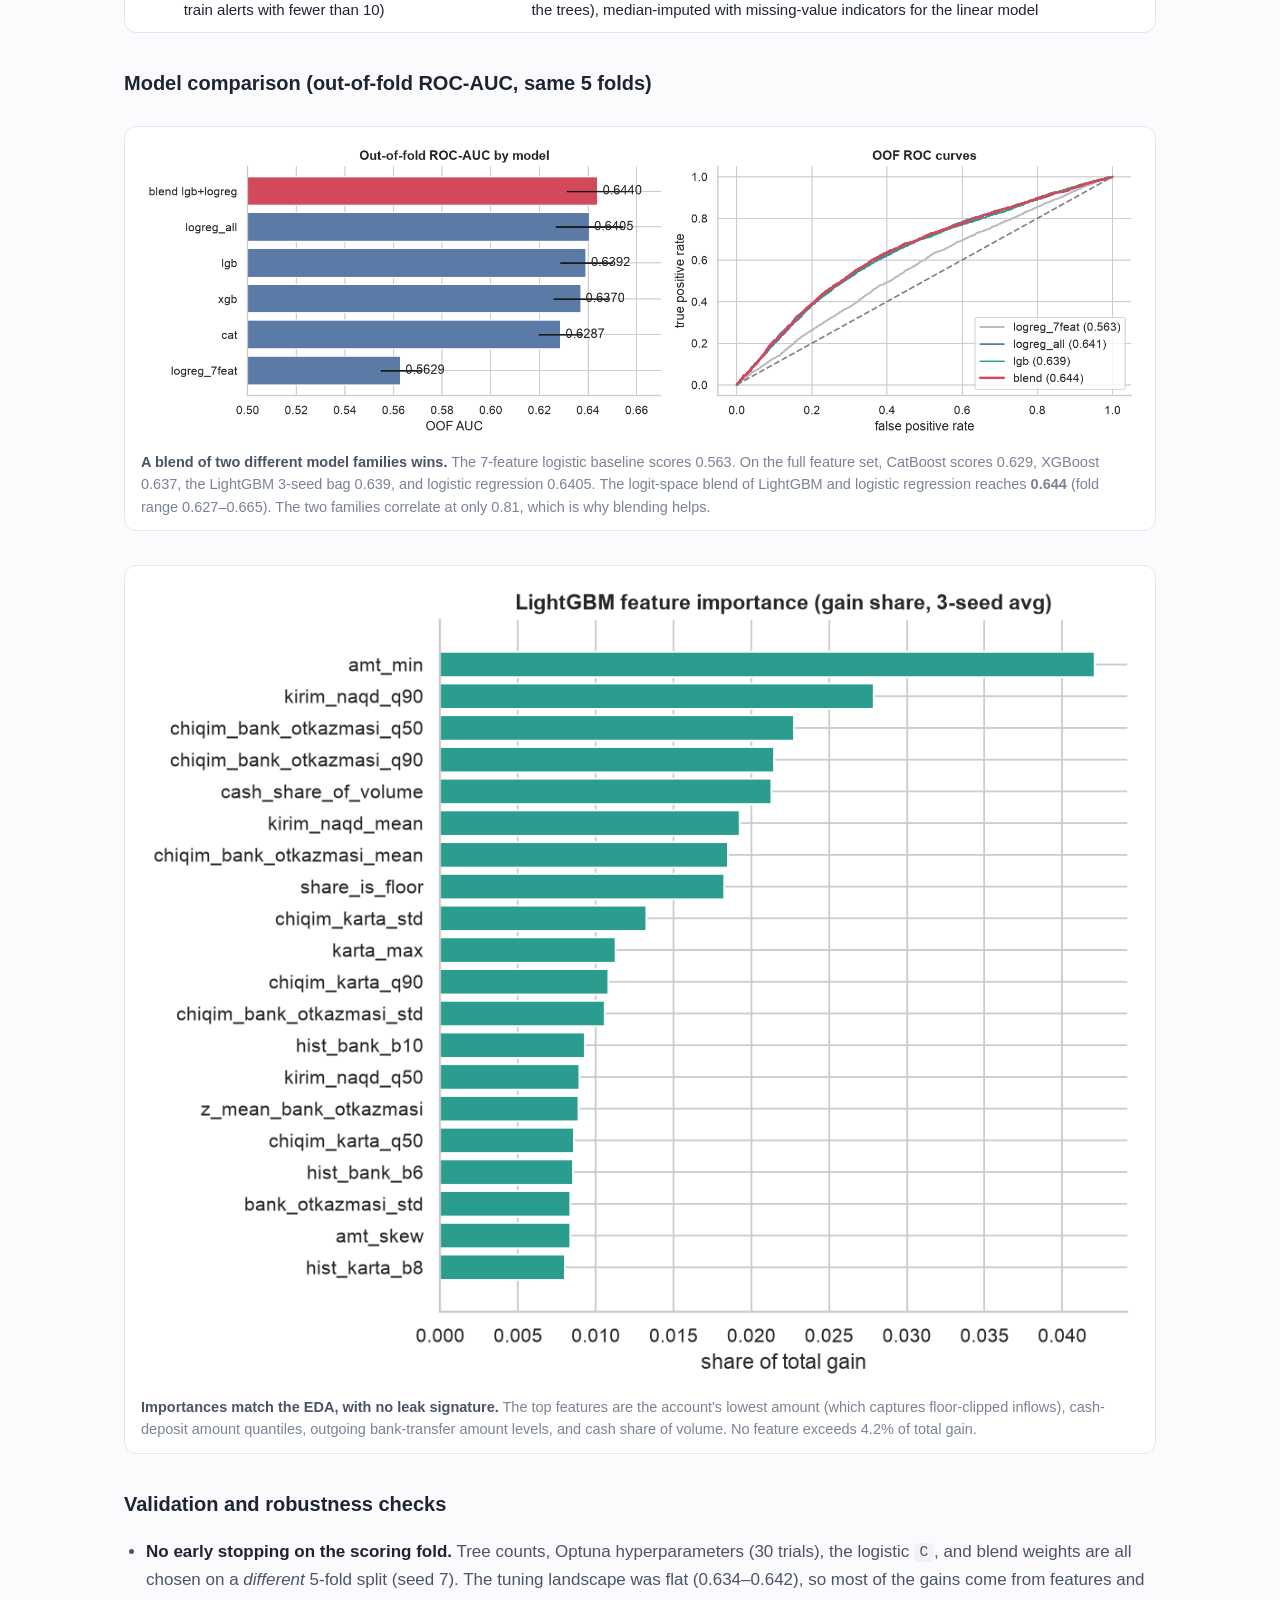
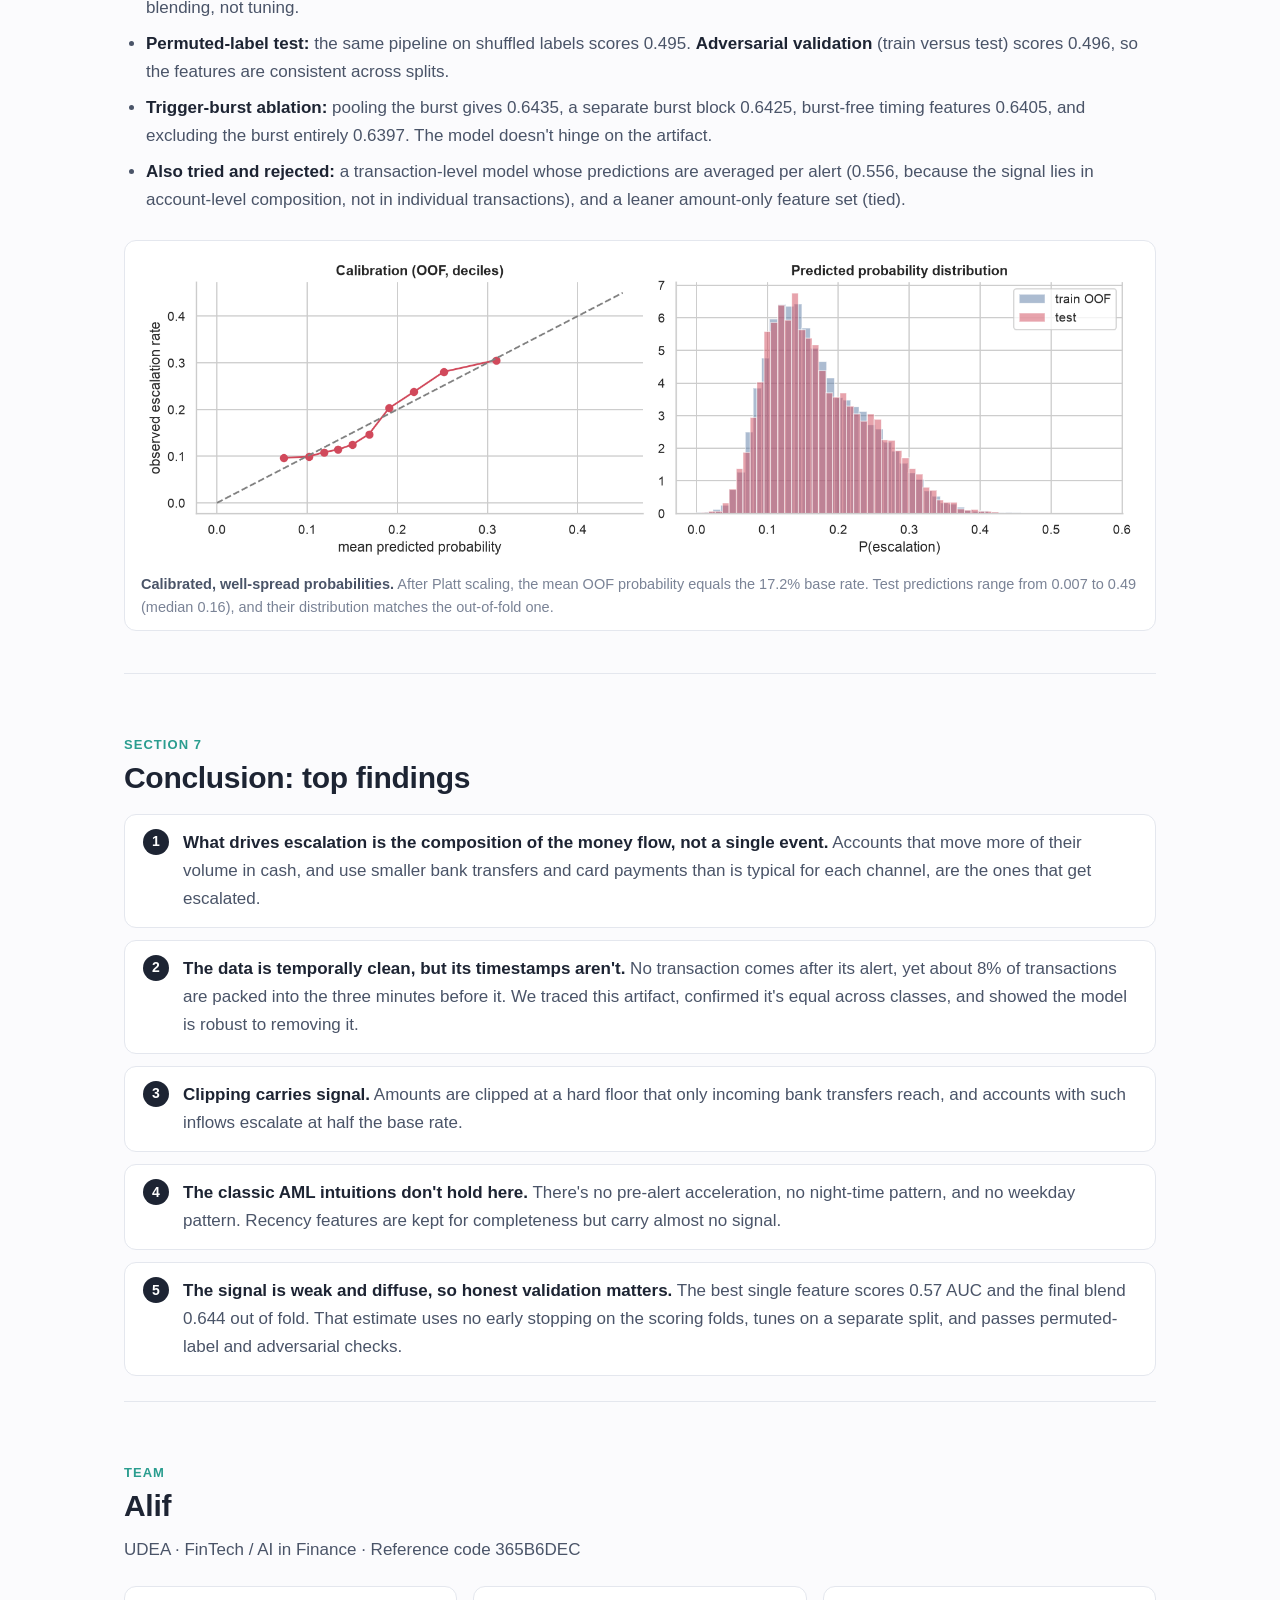
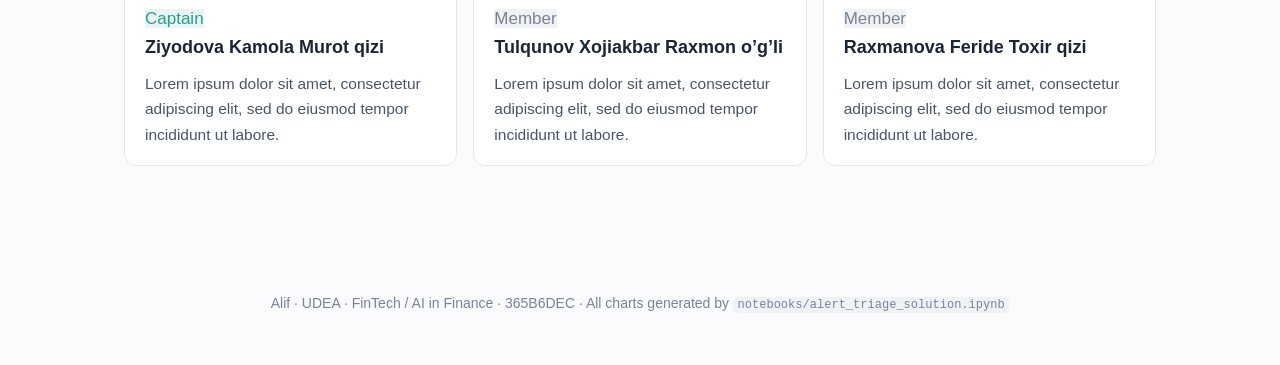
==== commit b3353f91: "Team info" ====
--- a/index.html
+++ b/index.html
@@ -250,17 +250,17 @@
     <article class="member">
       <span class="tag data">Captain</span>
       <h3>Ziyodova Kamola Murot qizi</h3>
-      <p>Leads the team and keeps the analysis, modeling, and presentation aligned for the FinTech track.</p>
+      <p>Lorem ipsum dolor sit amet, consectetur adipiscing elit, sed do eiusmod tempor incididunt ut labore.</p>
     </article>
     <article class="member">
       <span class="tag flat">Member</span>
       <h3>Tulqunov Xojiakbar Raxmon o’g’li</h3>
-      <p>Explores transaction history and the patterns that separate escalated alerts from dismissed ones.</p>
+      <p>Lorem ipsum dolor sit amet, consectetur adipiscing elit, sed do eiusmod tempor incididunt ut labore.</p>
     </article>
     <article class="member">
       <span class="tag flat">Member</span>
       <h3>Raxmanova Feride Toxir qizi</h3>
-      <p>Turns account-level behavior into features and checks that the escalation scores stay honest under cross-validation.</p>
+      <p>Lorem ipsum dolor sit amet, consectetur adipiscing elit, sed do eiusmod tempor incididunt ut labore.</p>
     </article>
   </div>
 </section>
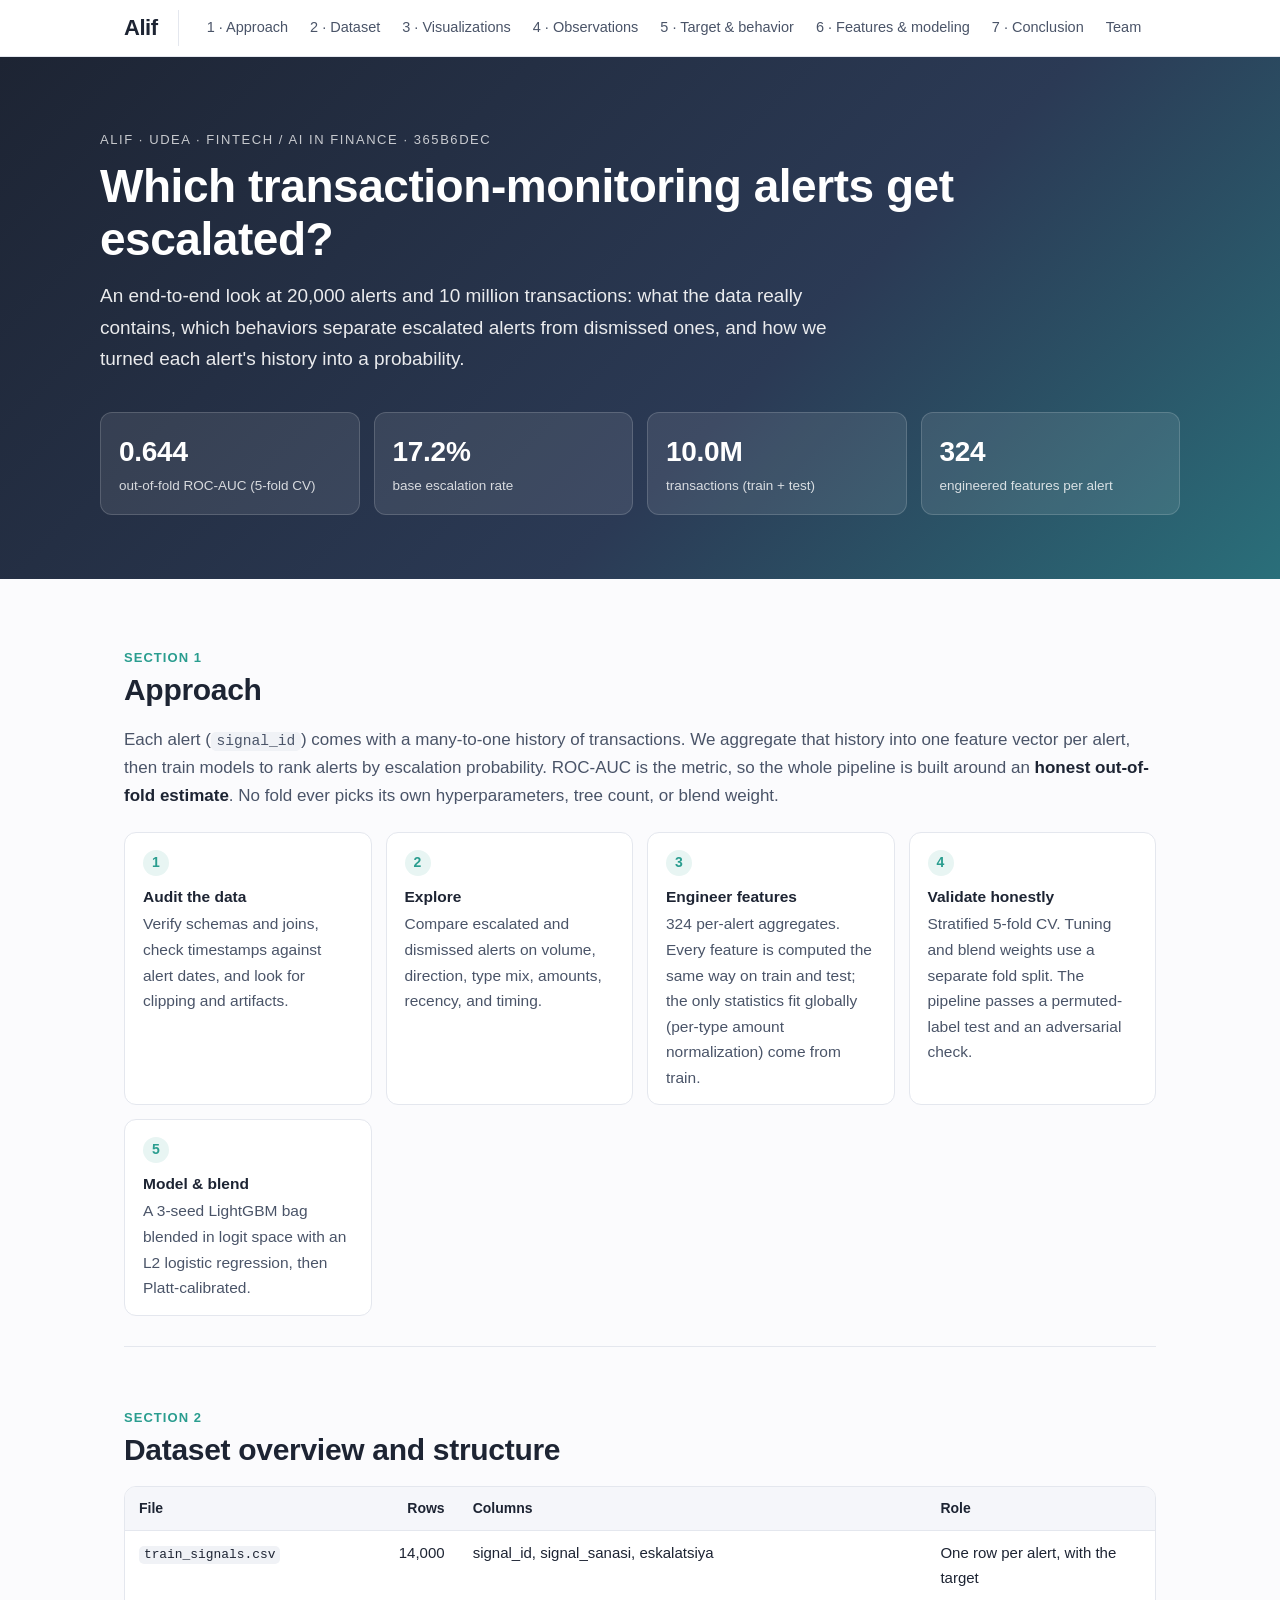
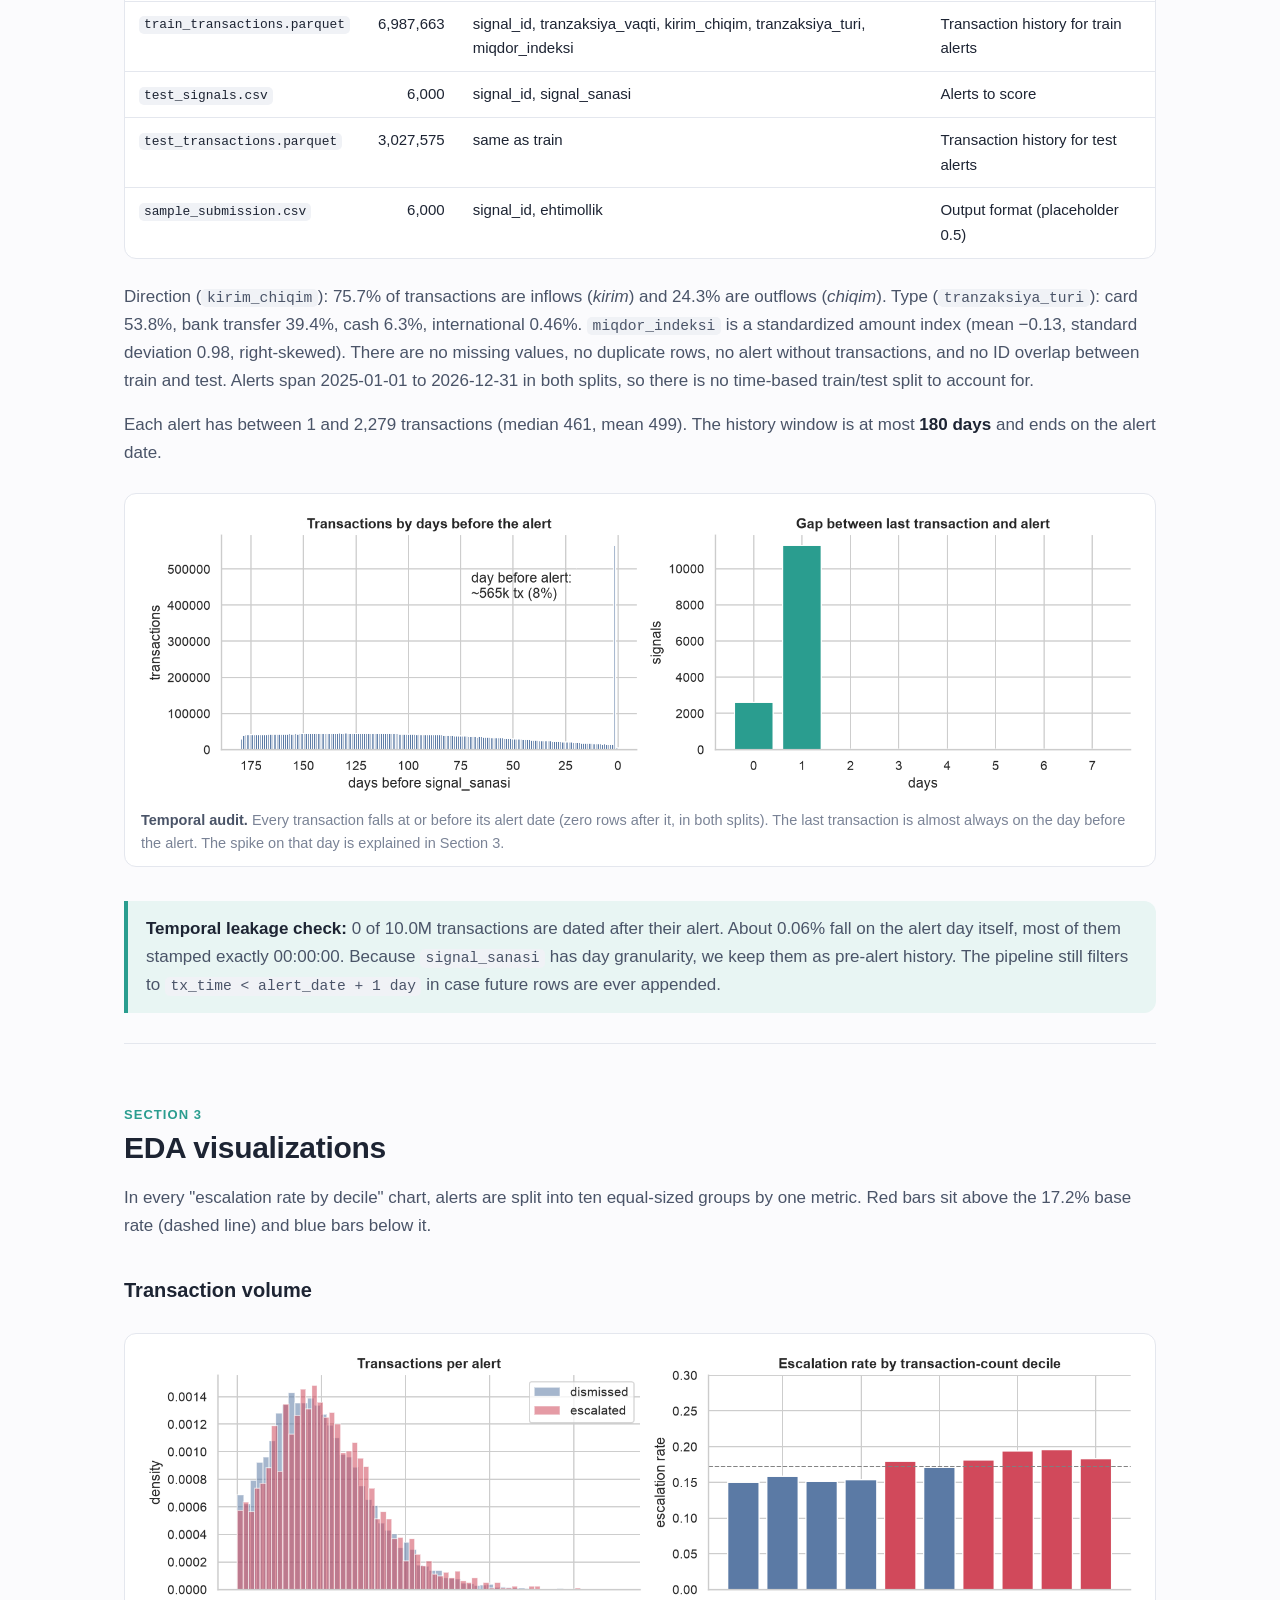
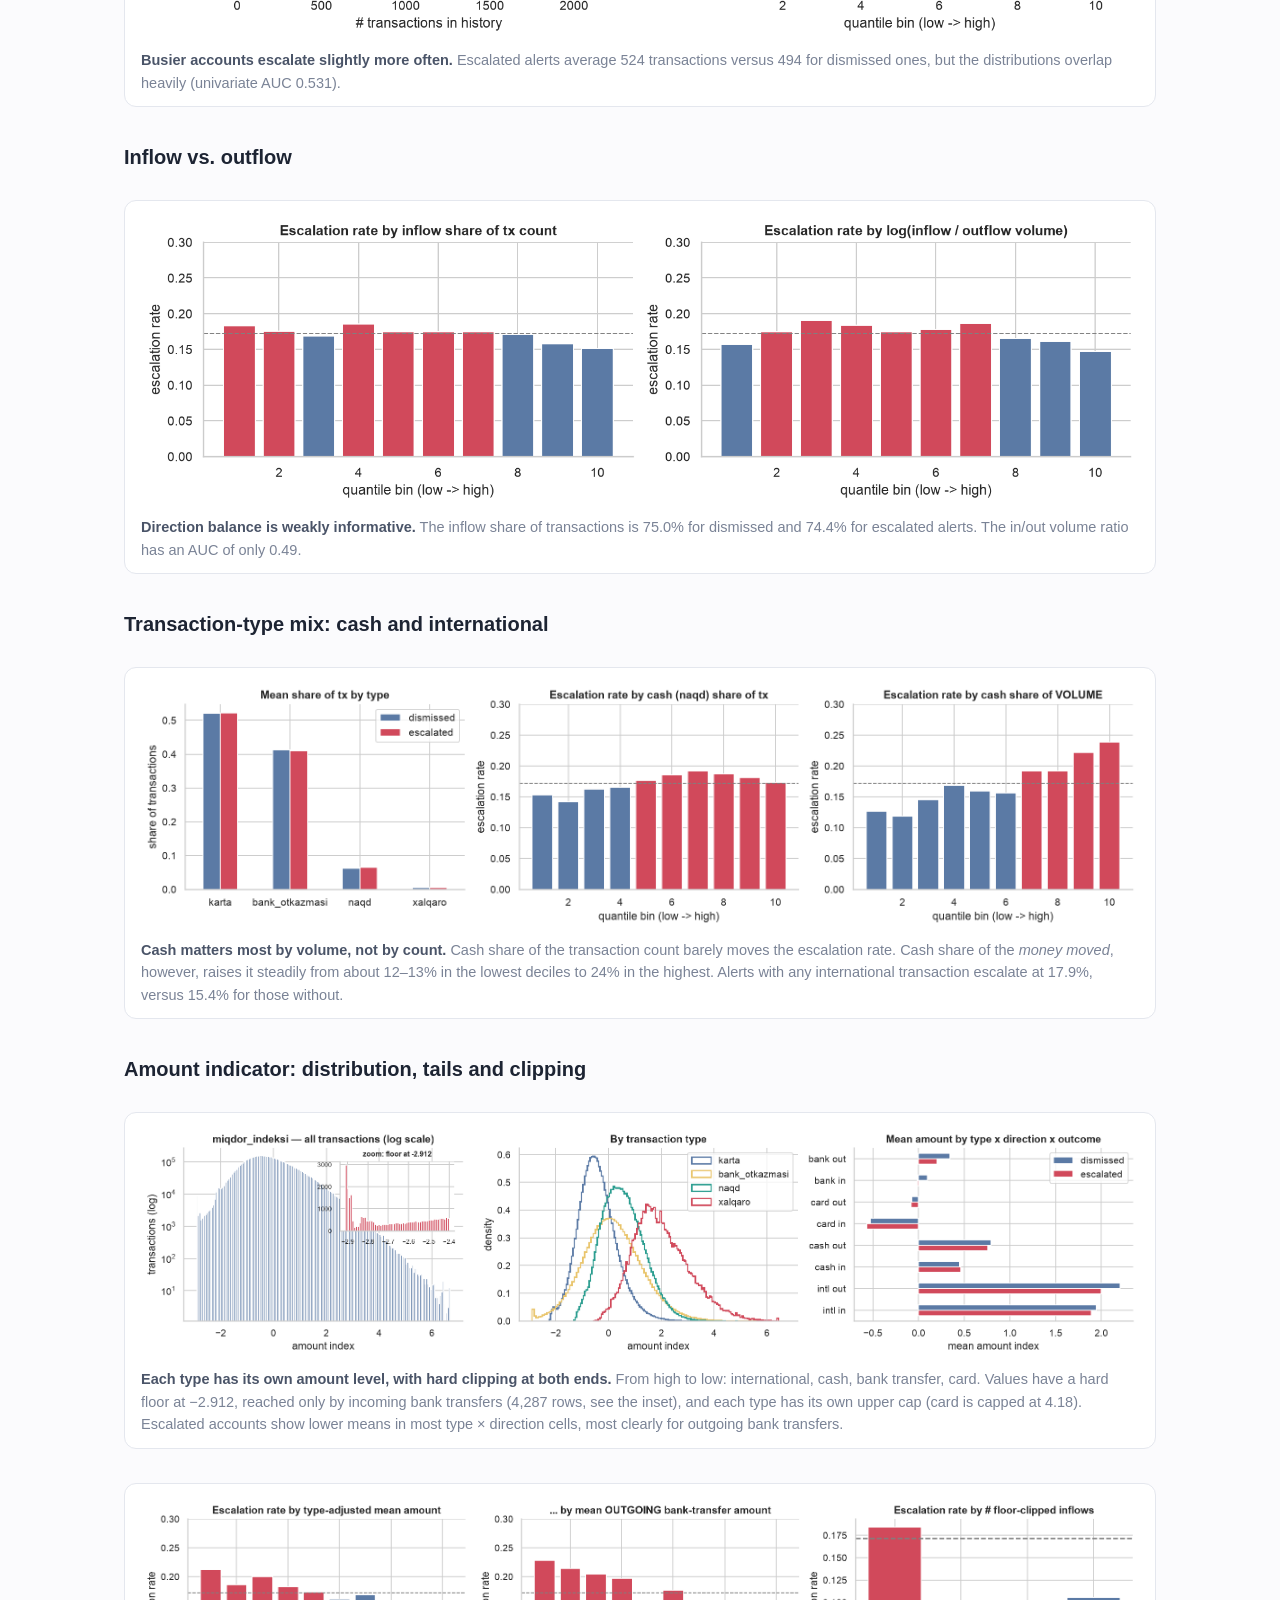
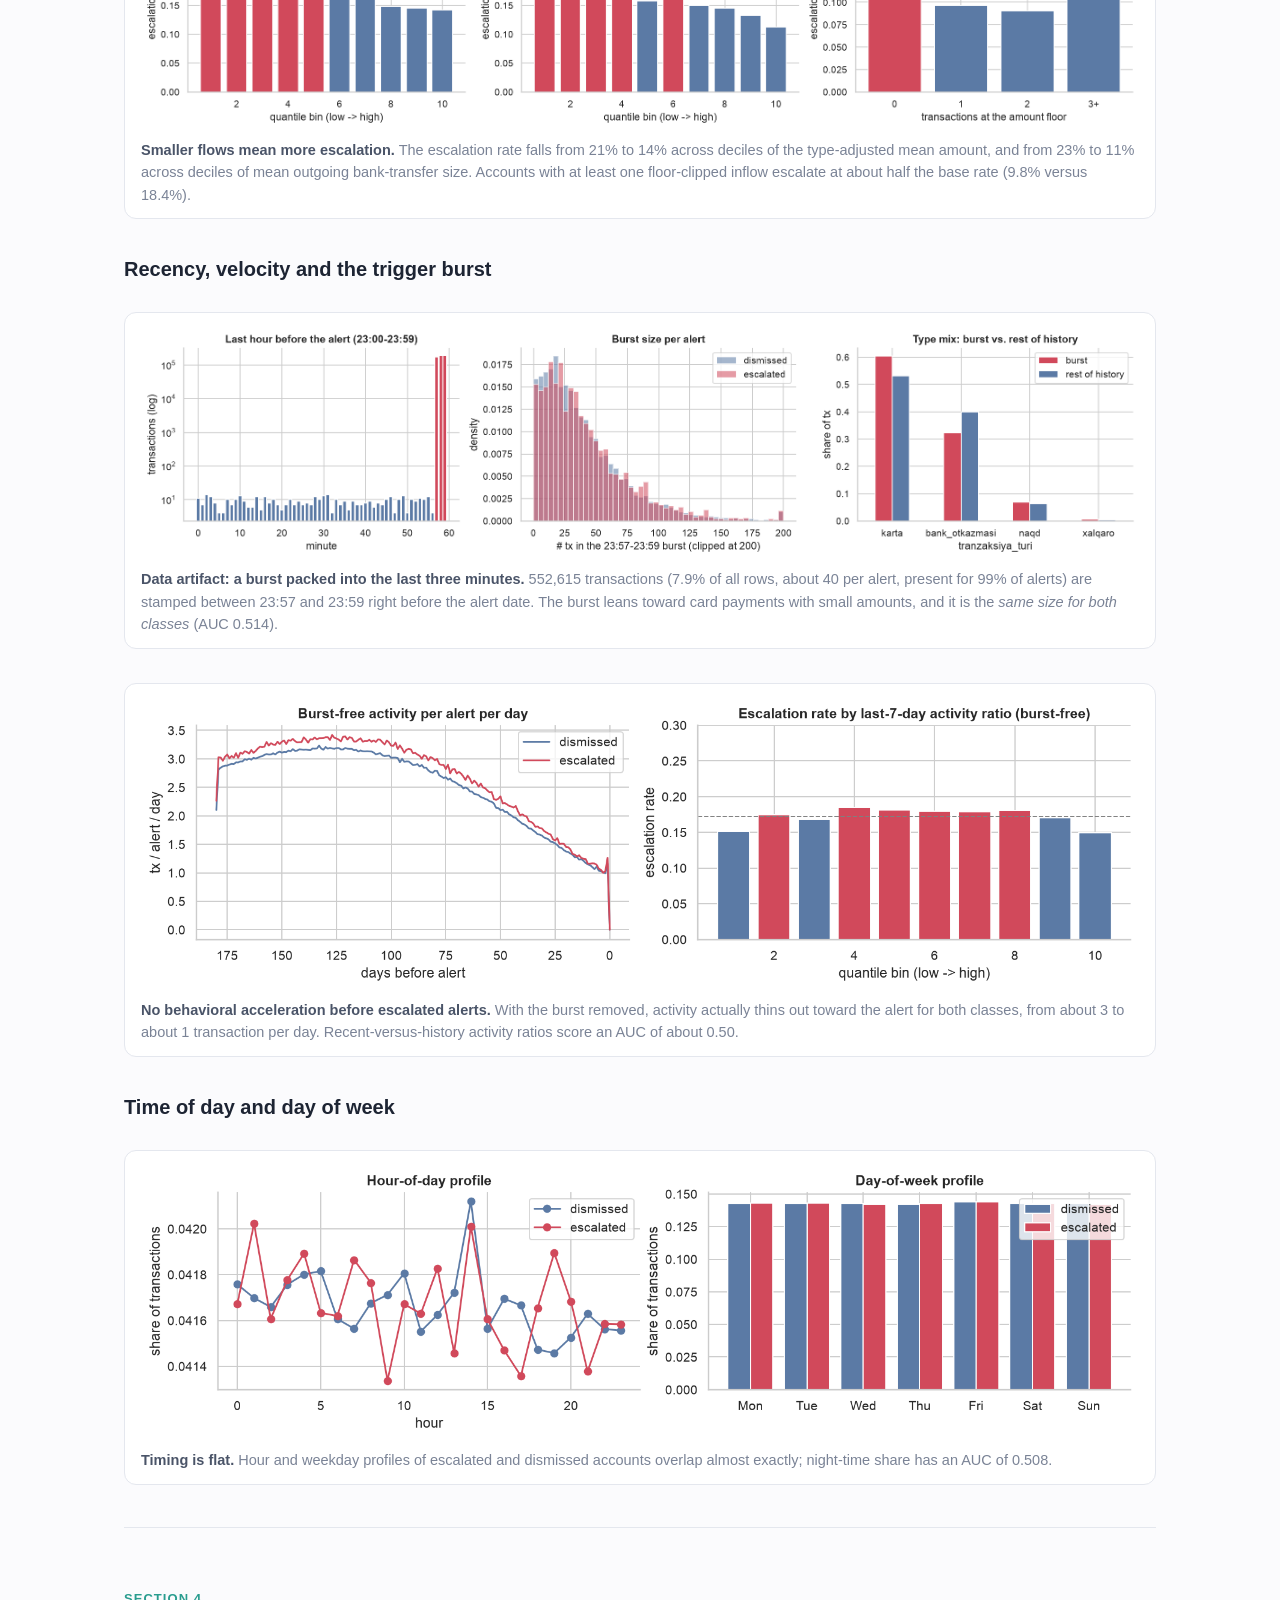
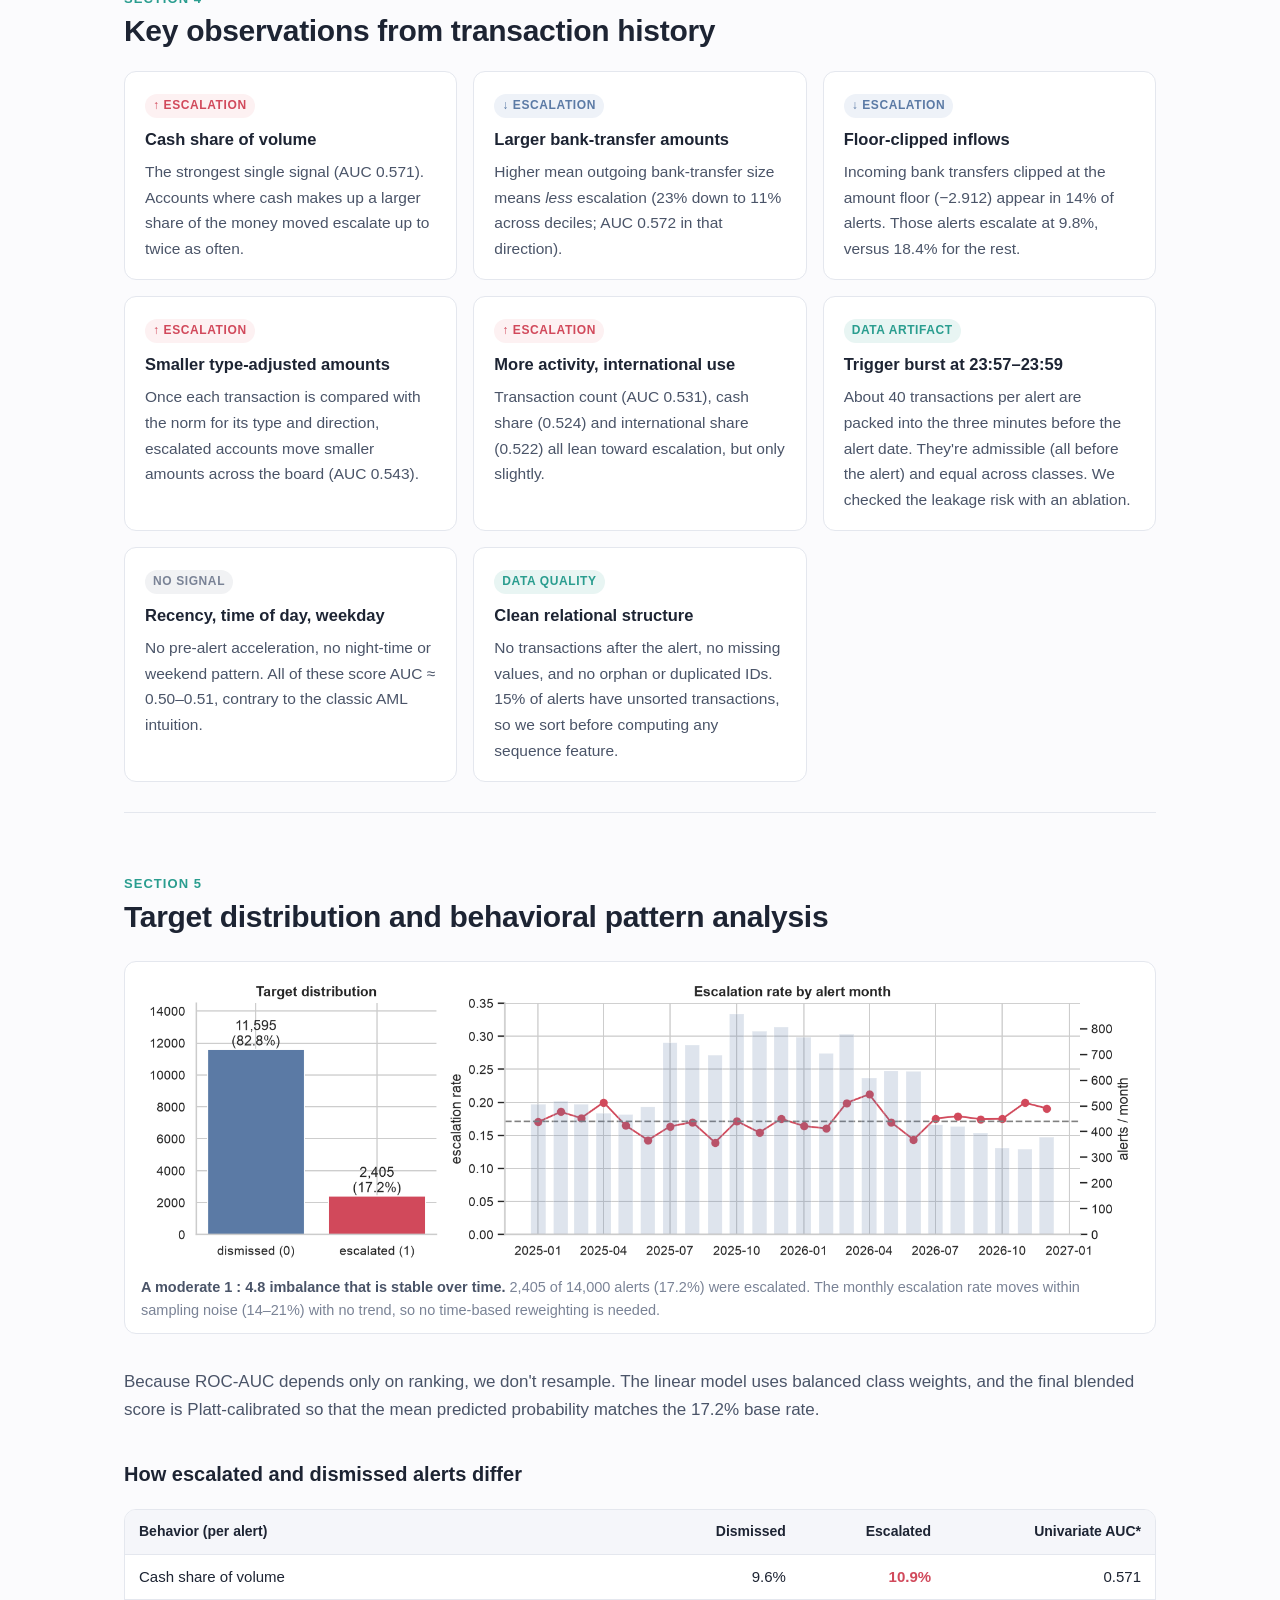
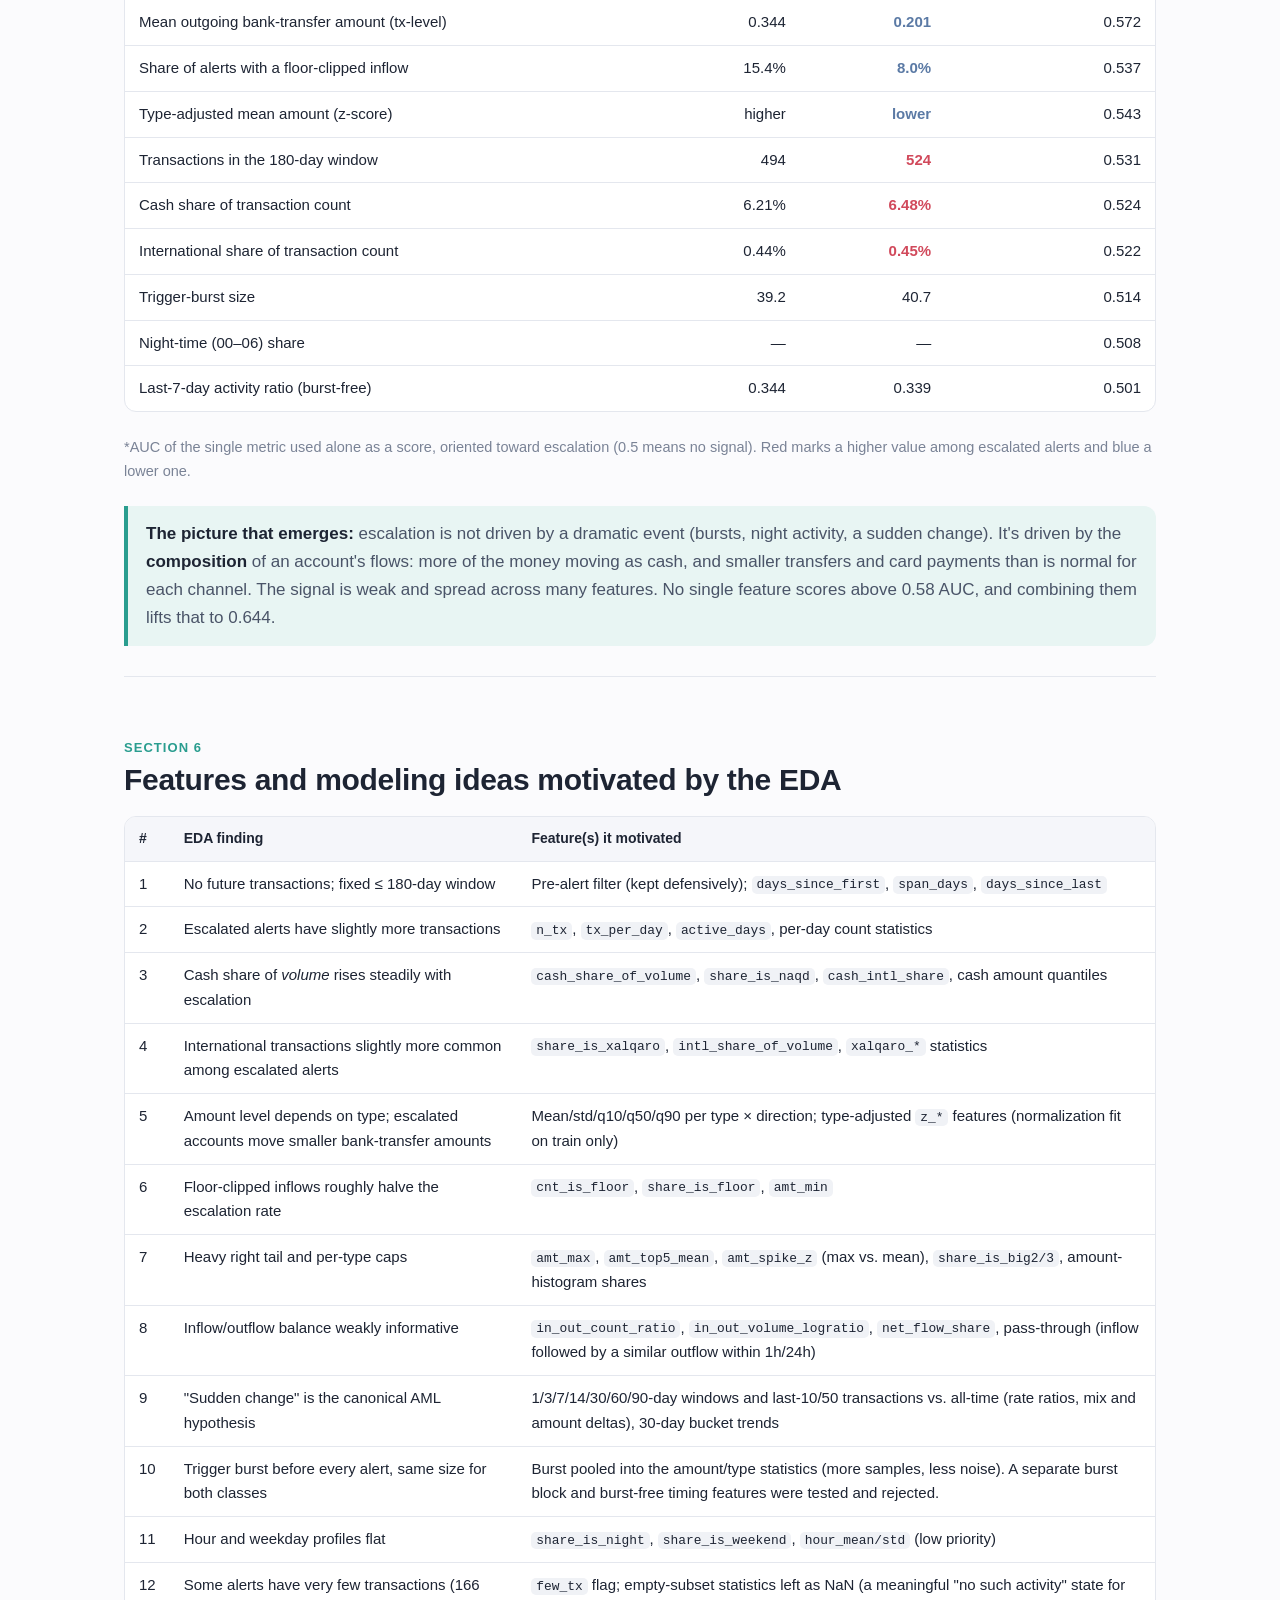
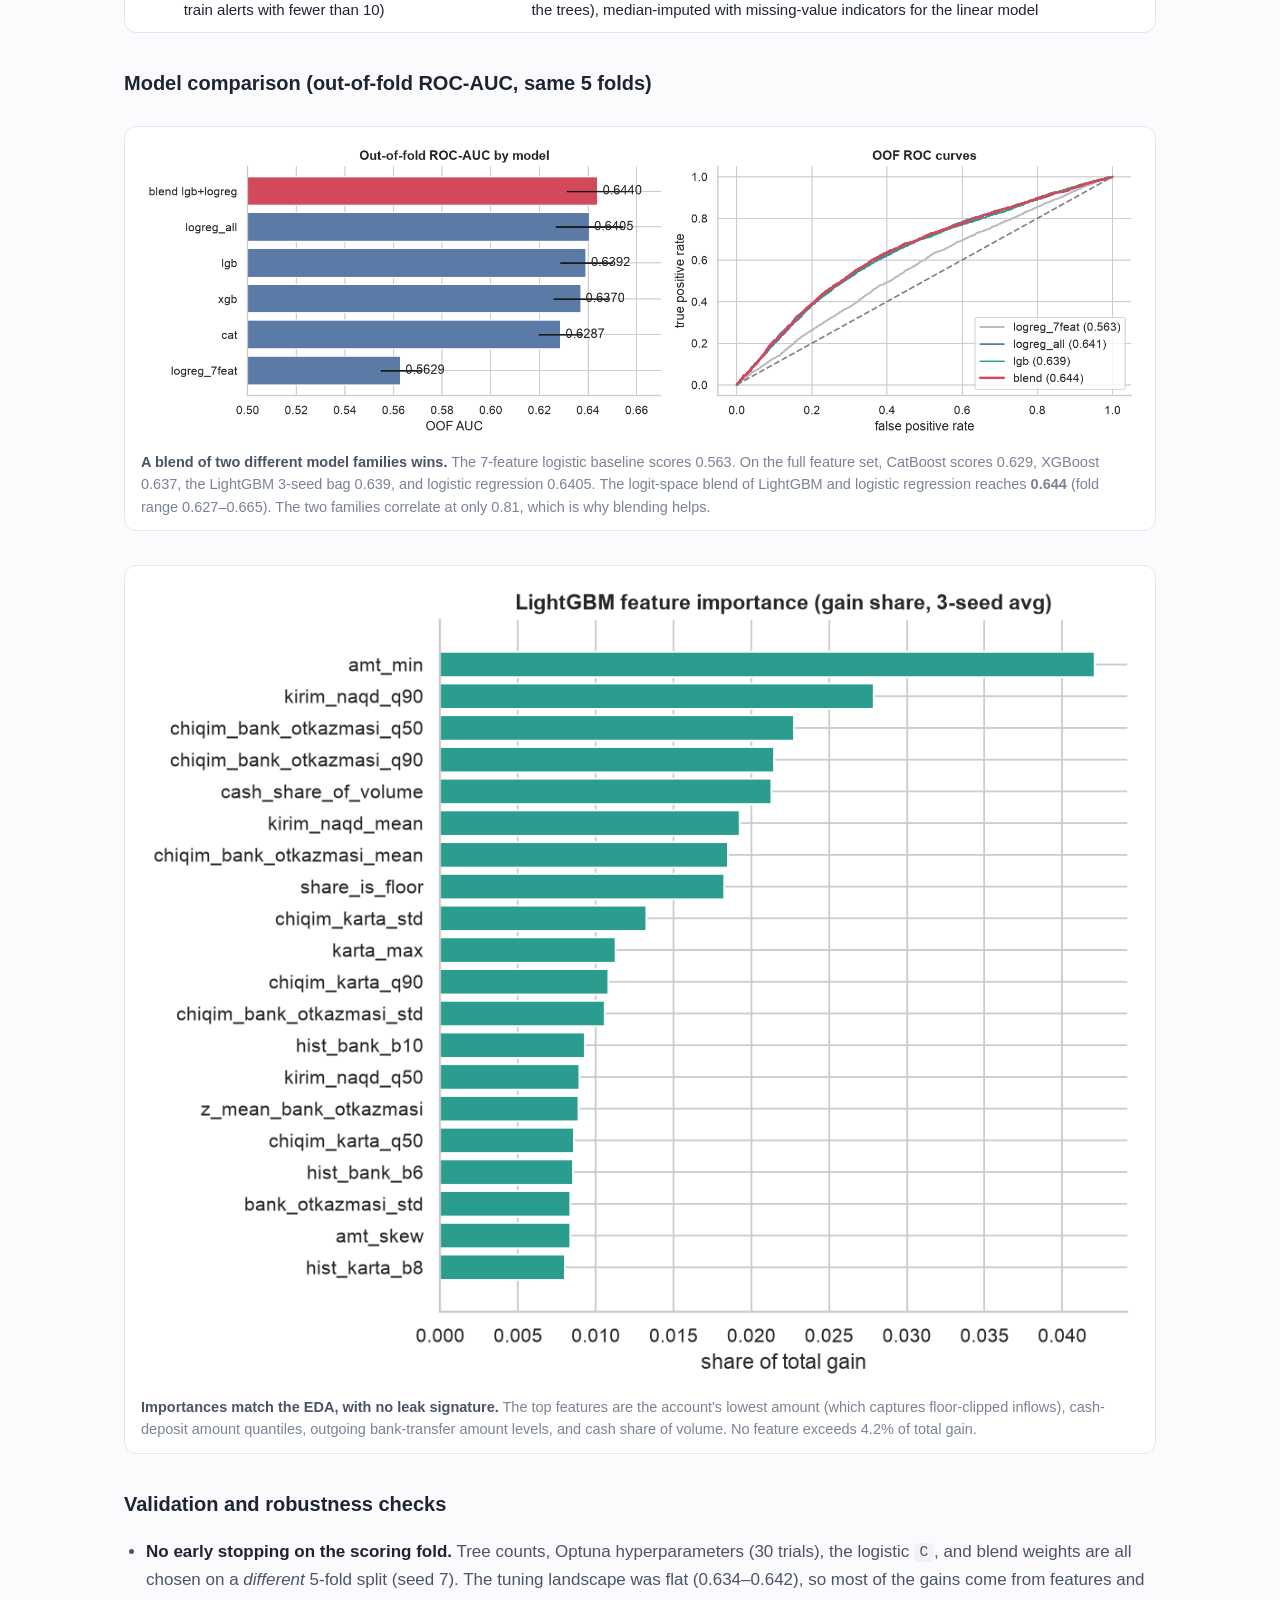
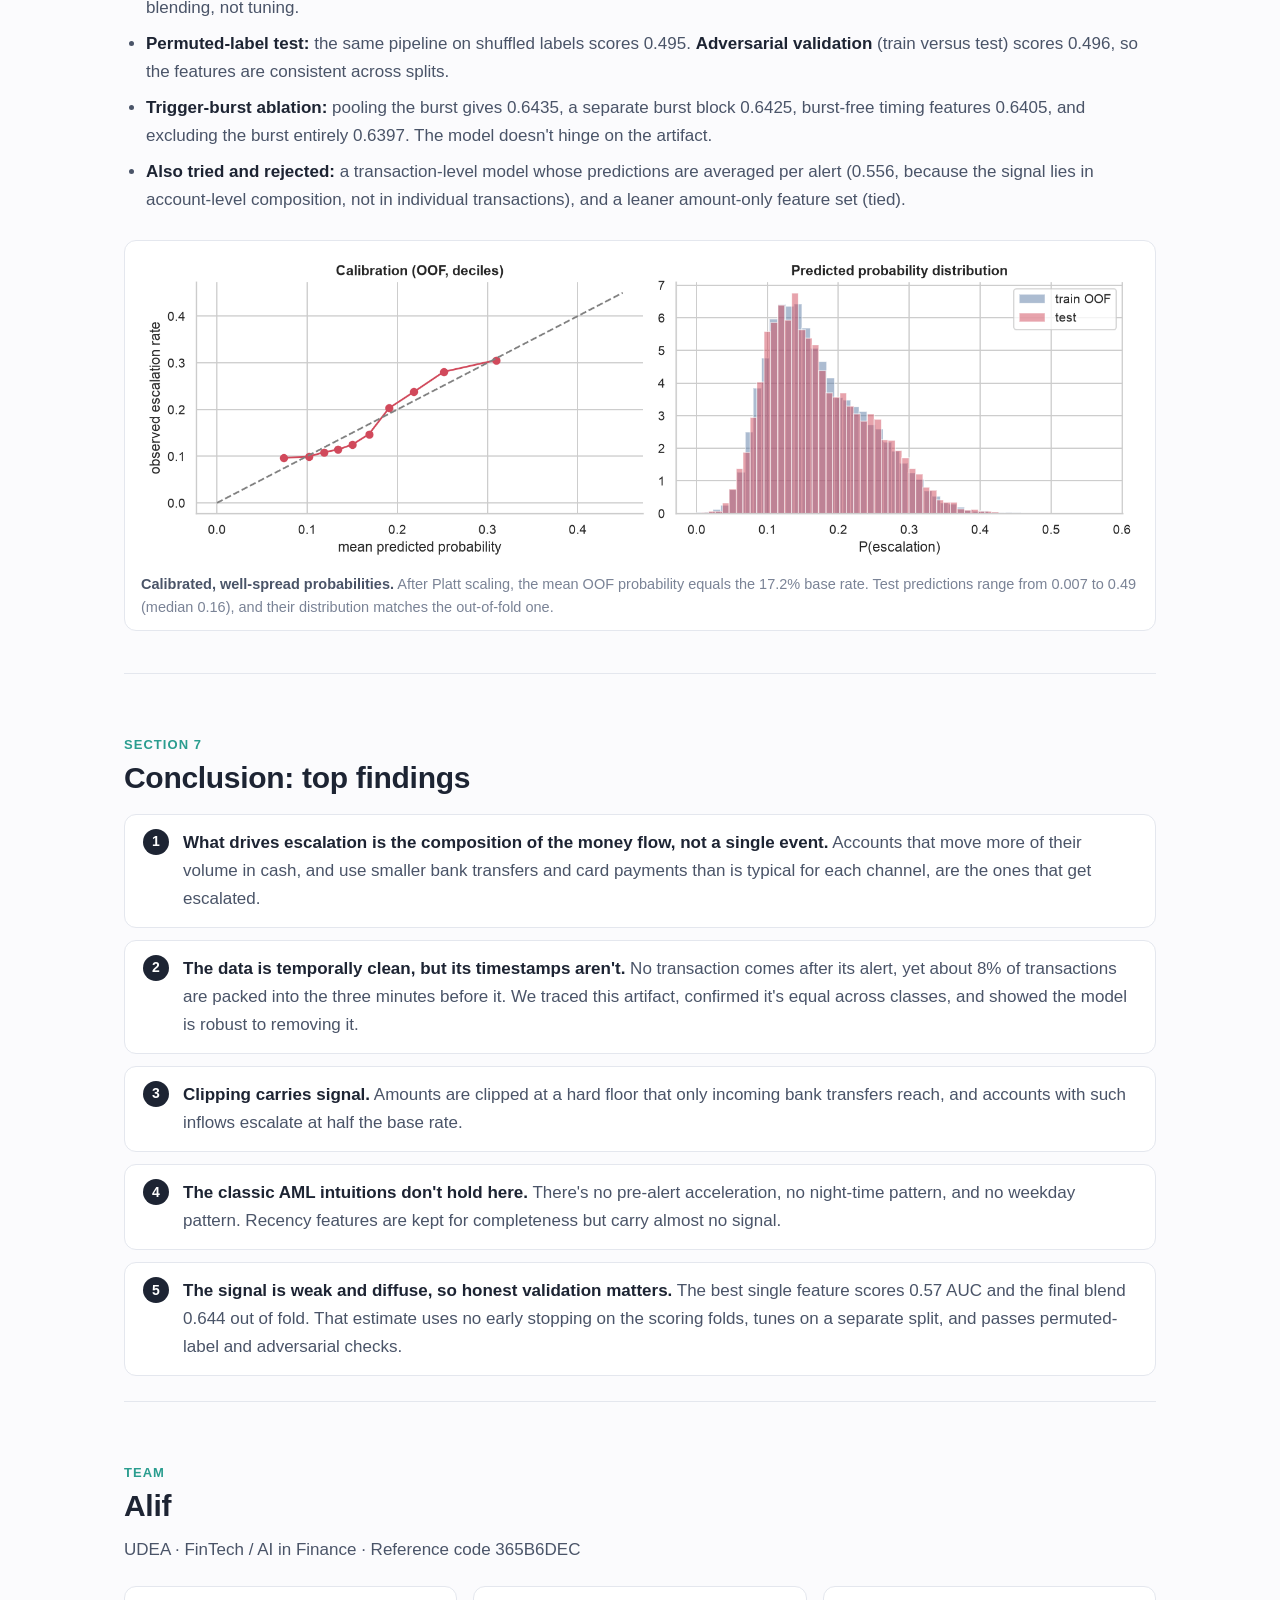
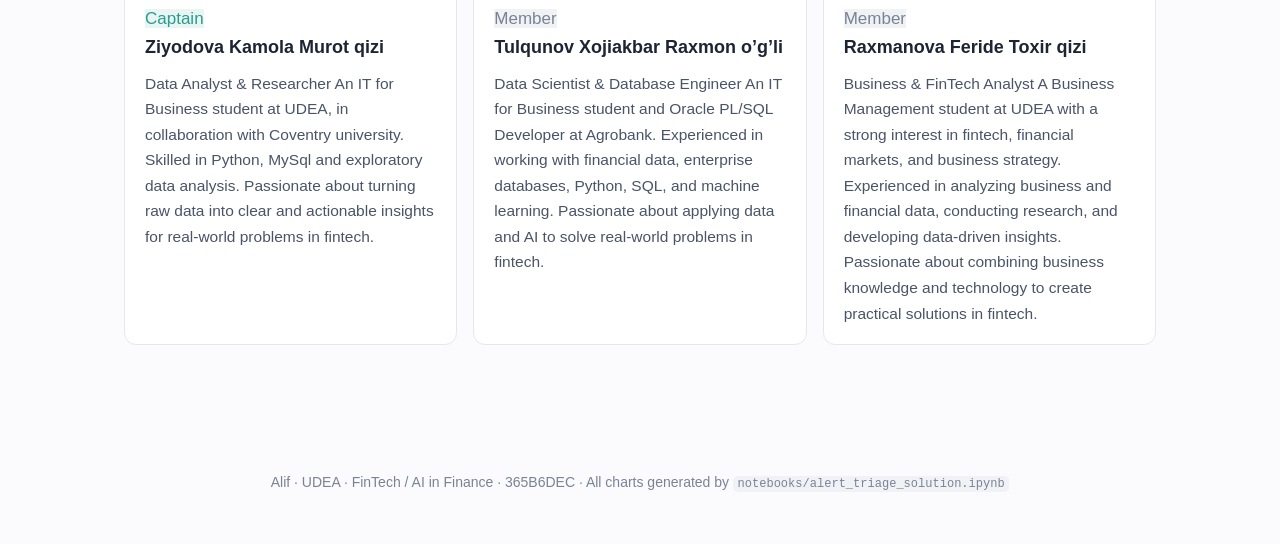
==== commit a2ad3965: "team section" ====
--- a/index.html
+++ b/index.html
@@ -250,17 +250,20 @@
     <article class="member">
       <span class="tag data">Captain</span>
       <h3>Ziyodova Kamola Murot qizi</h3>
-      <p>Lorem ipsum dolor sit amet, consectetur adipiscing elit, sed do eiusmod tempor incididunt ut labore.</p>
+      <p>Data Analyst & Researcher
+        An IT for Business student at UDEA, in collaboration with Coventry university. Skilled in Python, MySql and exploratory data analysis. Passionate about turning raw data into clear and actionable insights for real-world problems in fintech.</p>
     </article>
     <article class="member">
       <span class="tag flat">Member</span>
       <h3>Tulqunov Xojiakbar Raxmon o’g’li</h3>
-      <p>Lorem ipsum dolor sit amet, consectetur adipiscing elit, sed do eiusmod tempor incididunt ut labore.</p>
+      <p>Data Scientist & Database Engineer
+        An IT for Business student and Oracle PL/SQL Developer at Agrobank. Experienced in working with financial data, enterprise databases, Python, SQL, and machine learning. Passionate about applying data and AI to solve real-world problems in fintech.</p>
     </article>
     <article class="member">
       <span class="tag flat">Member</span>
       <h3>Raxmanova Feride Toxir qizi</h3>
-      <p>Lorem ipsum dolor sit amet, consectetur adipiscing elit, sed do eiusmod tempor incididunt ut labore.</p>
+      <p>Business & FinTech Analyst
+        A Business Management student at UDEA with a strong interest in fintech, financial markets, and business strategy. Experienced in analyzing business and financial data, conducting research, and developing data-driven insights. Passionate about combining business knowledge and technology to create practical solutions in fintech.</p>
     </article>
   </div>
 </section>
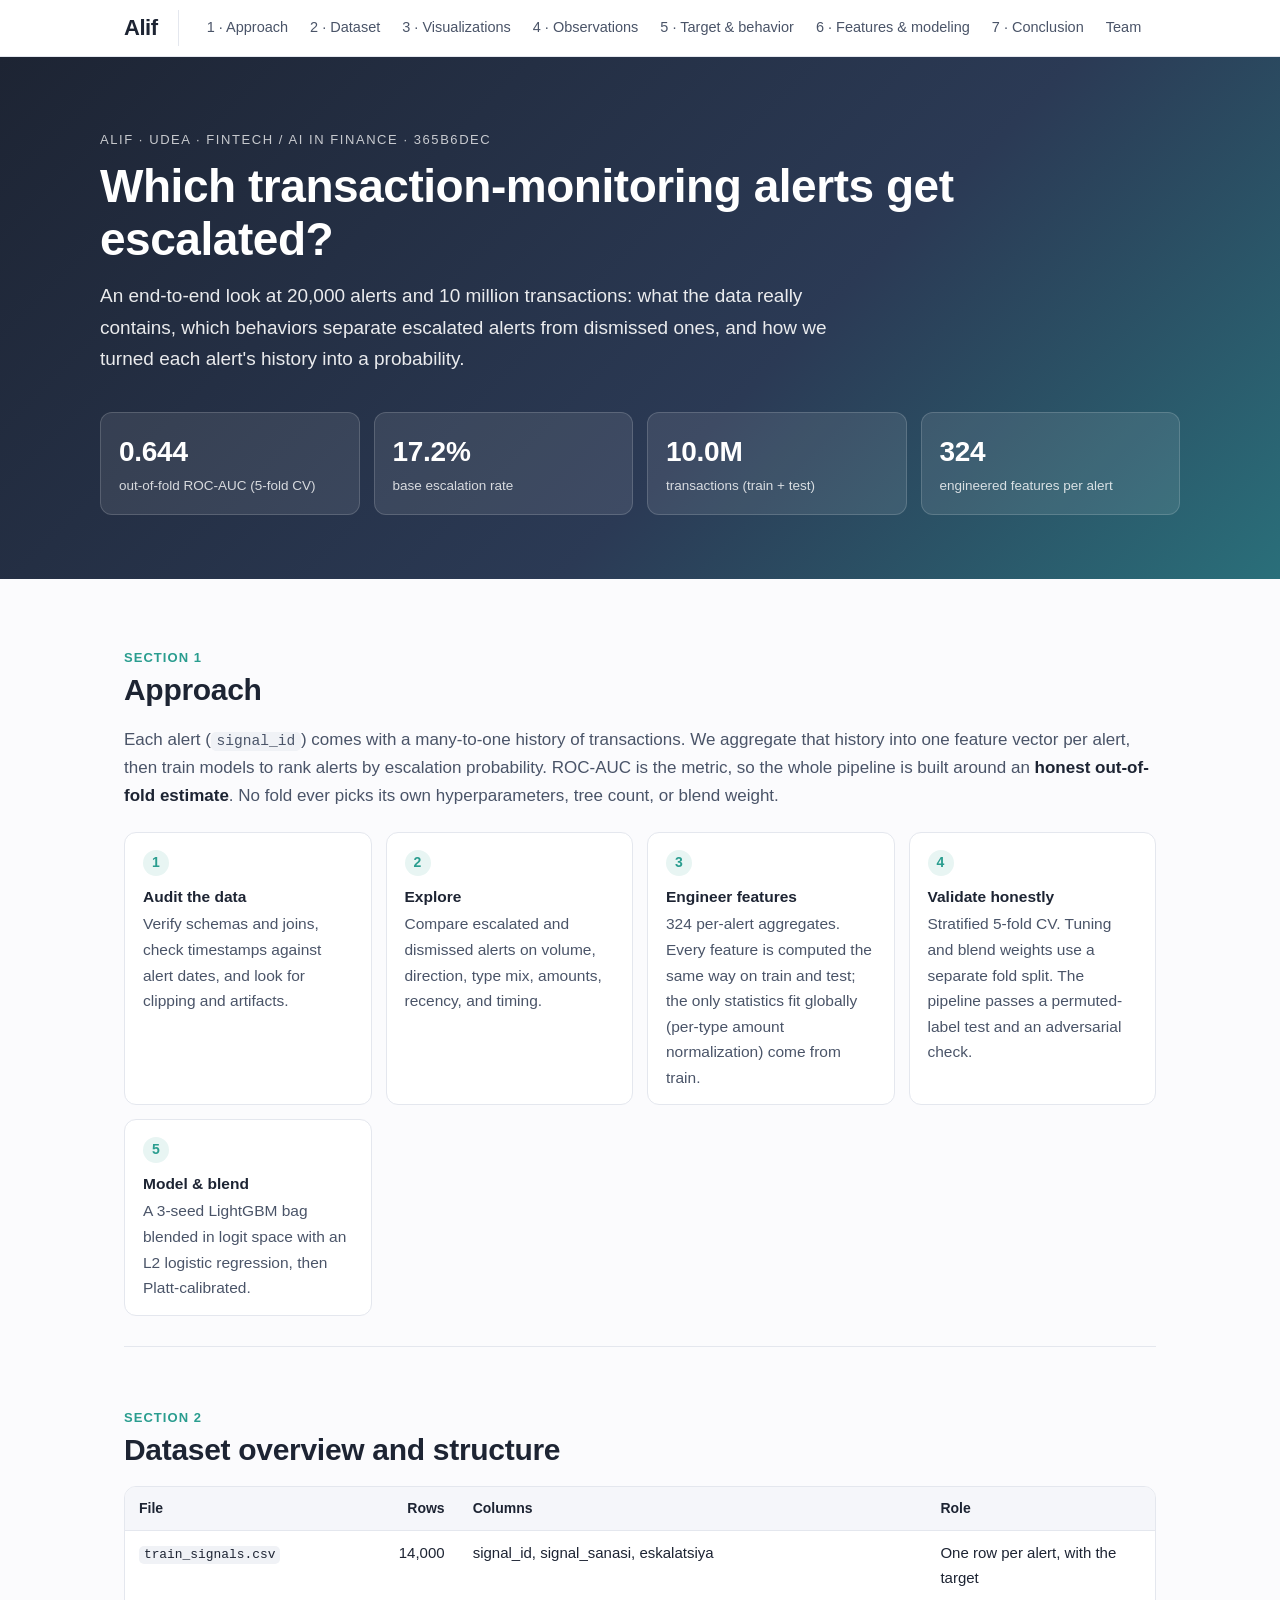
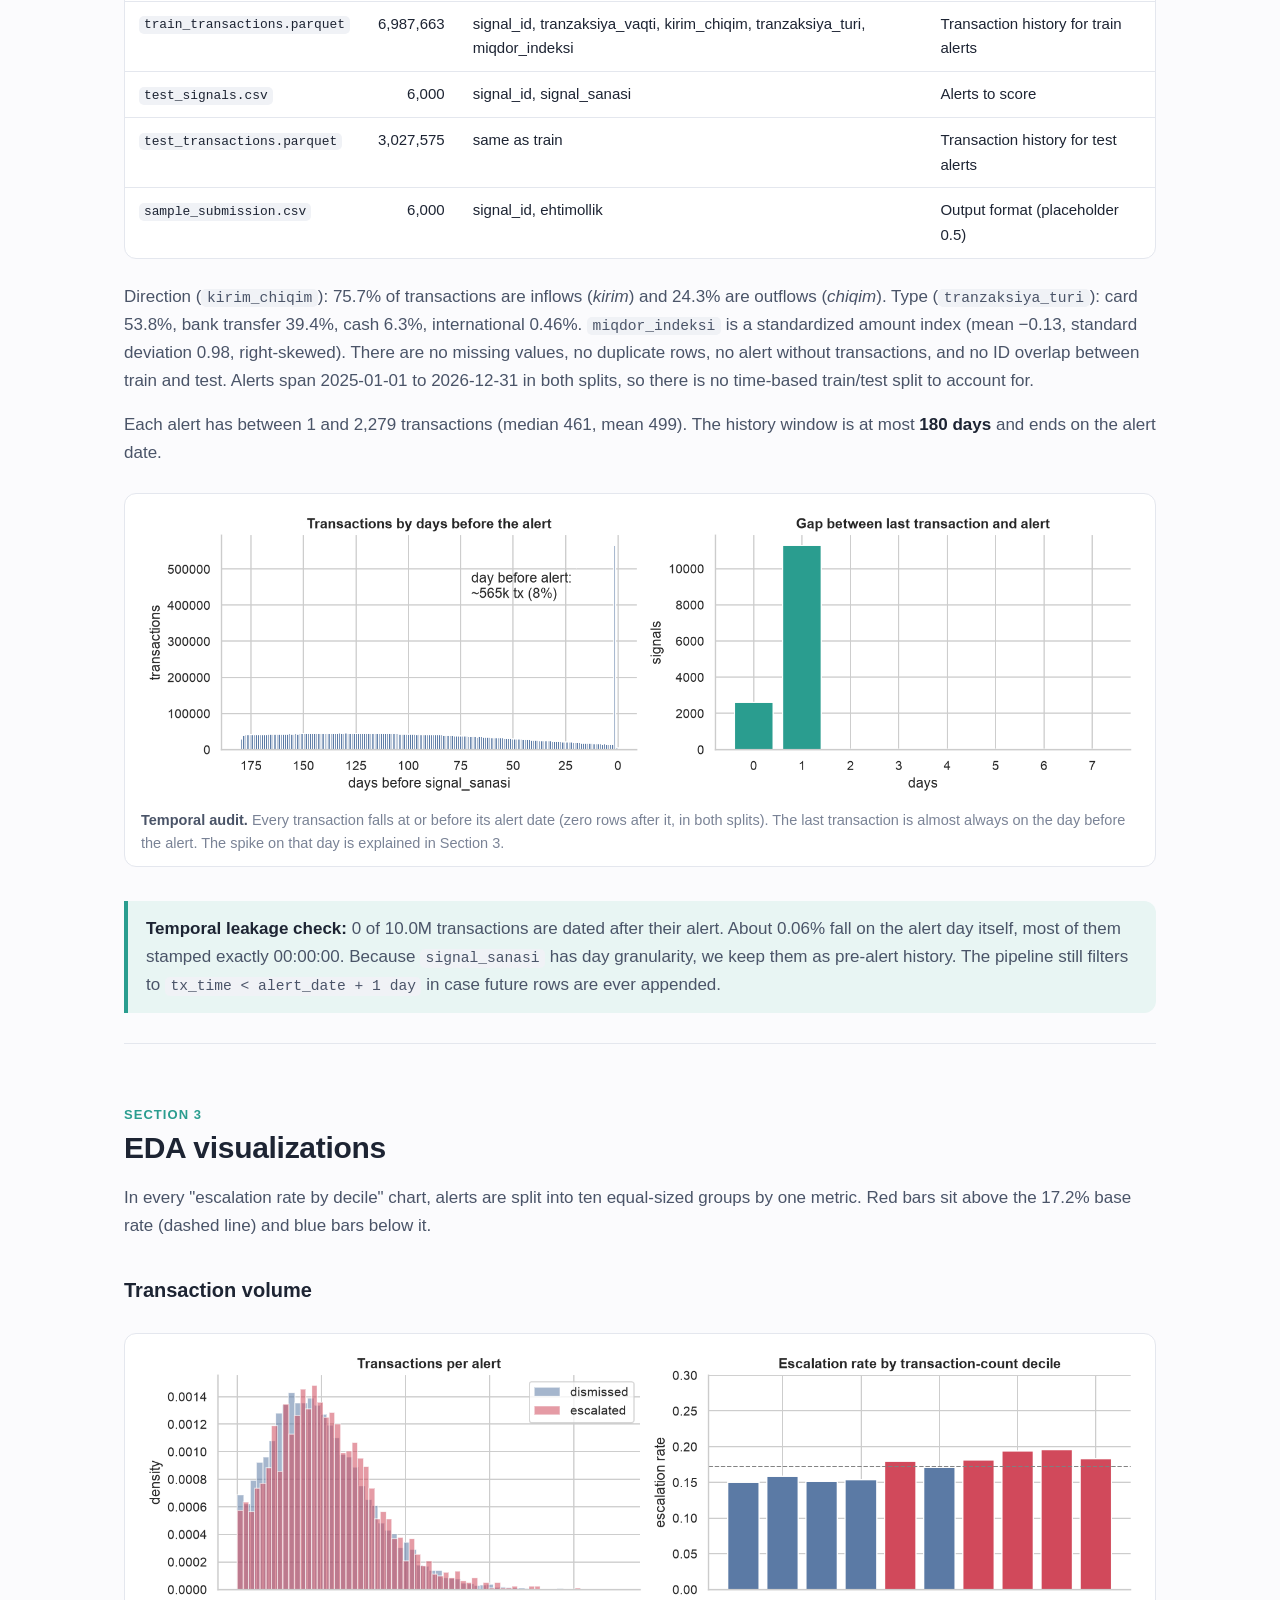
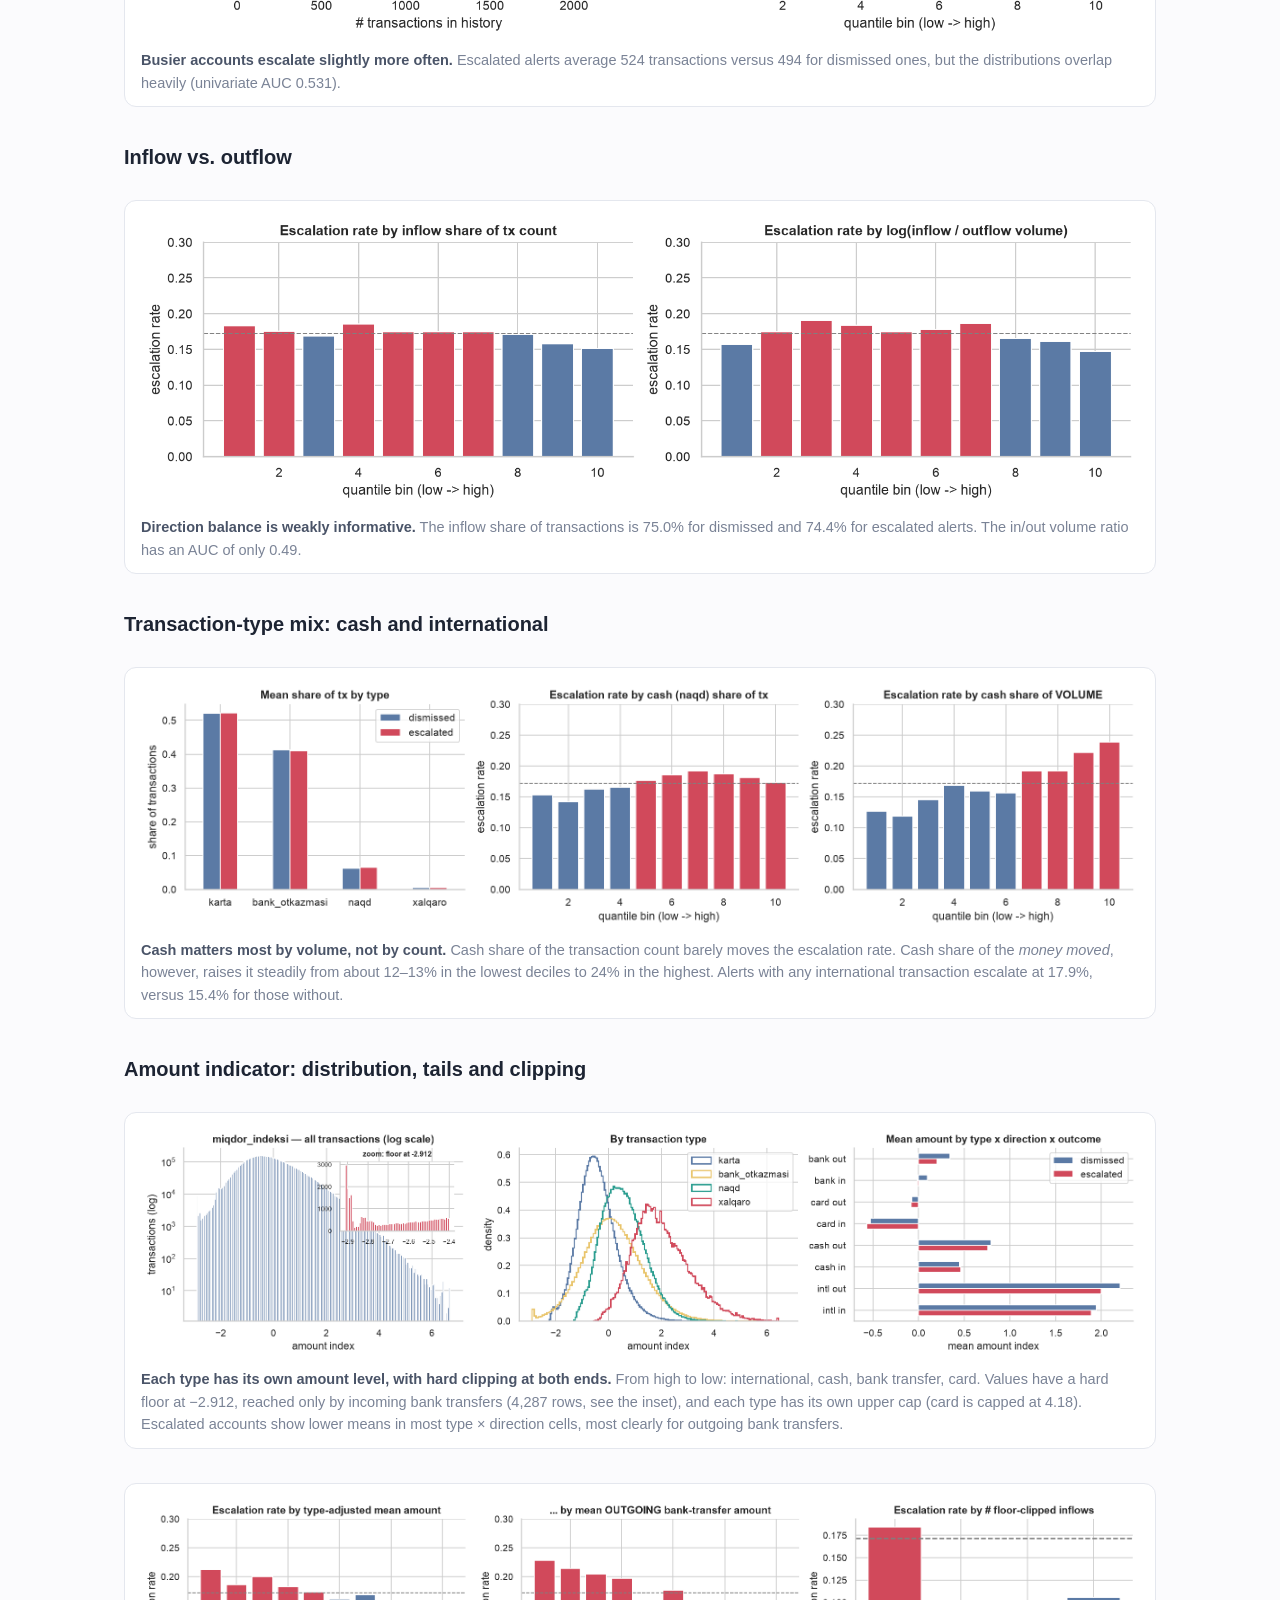
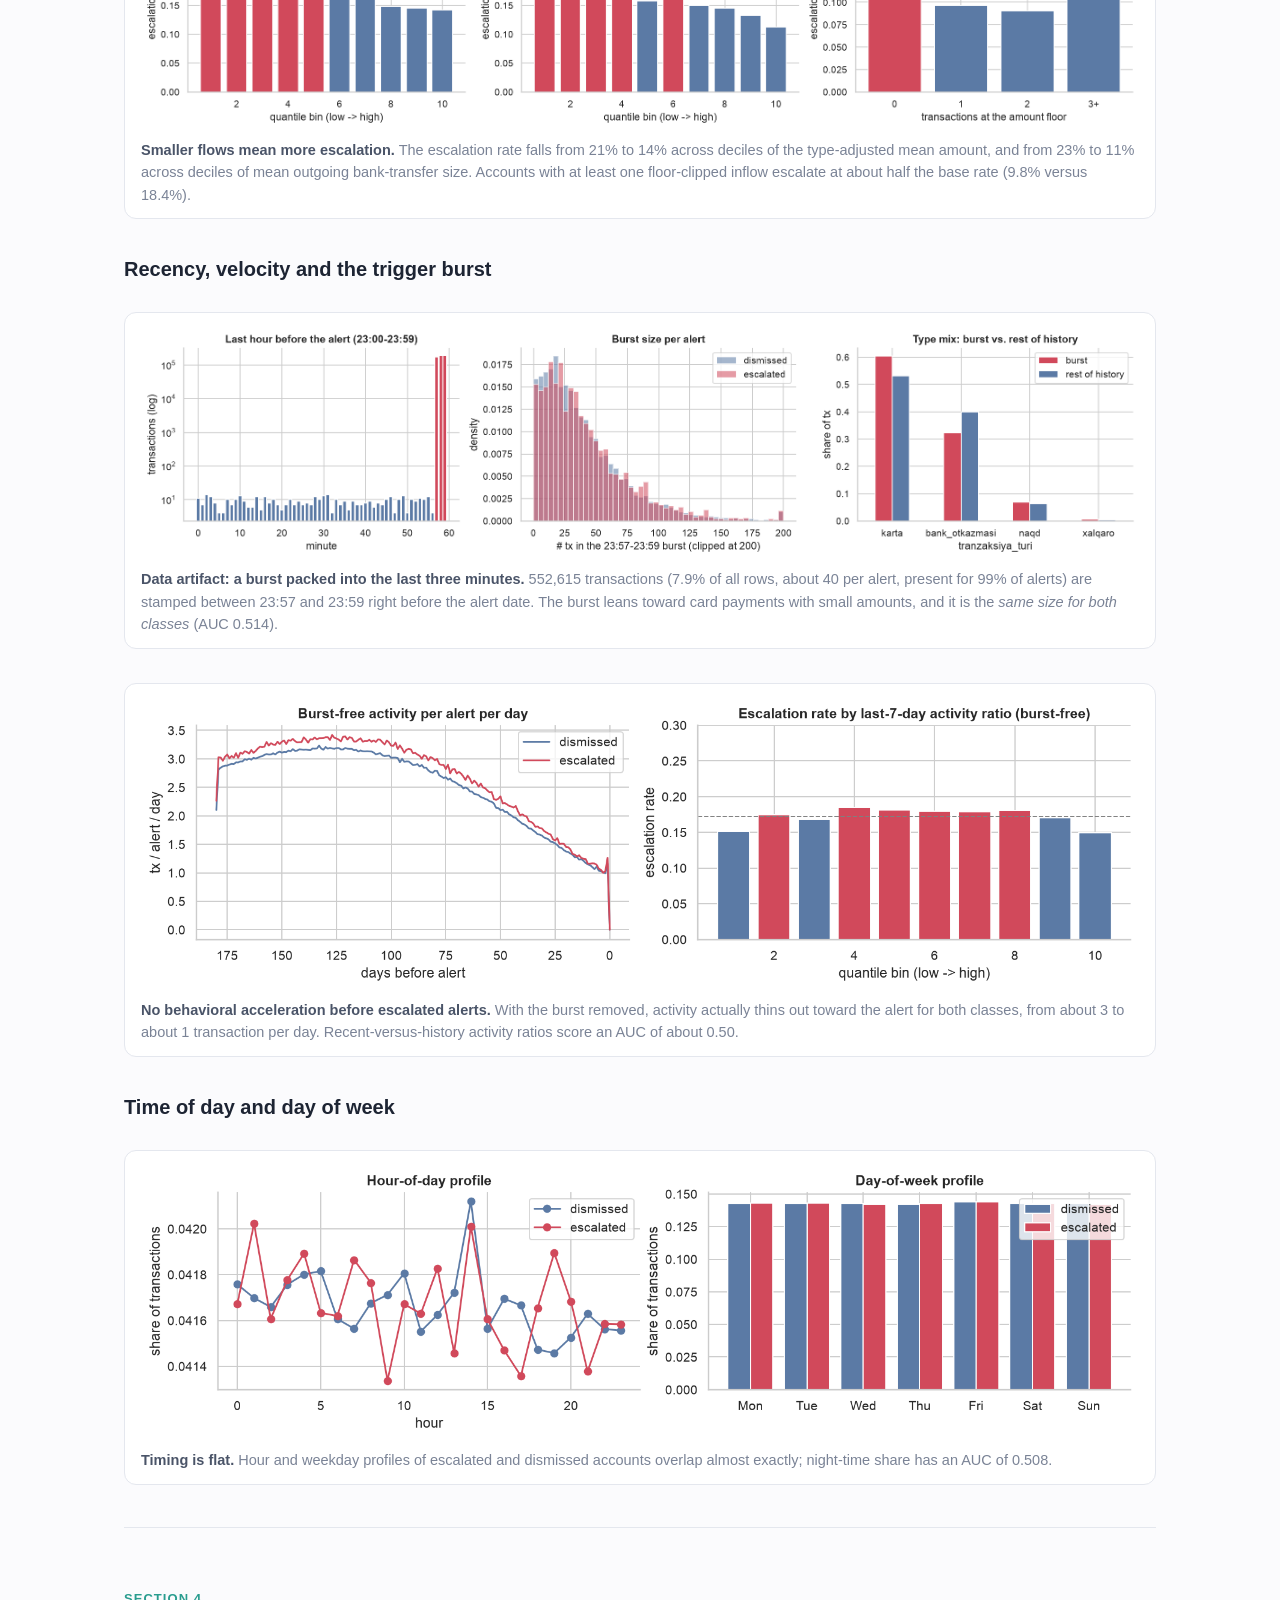
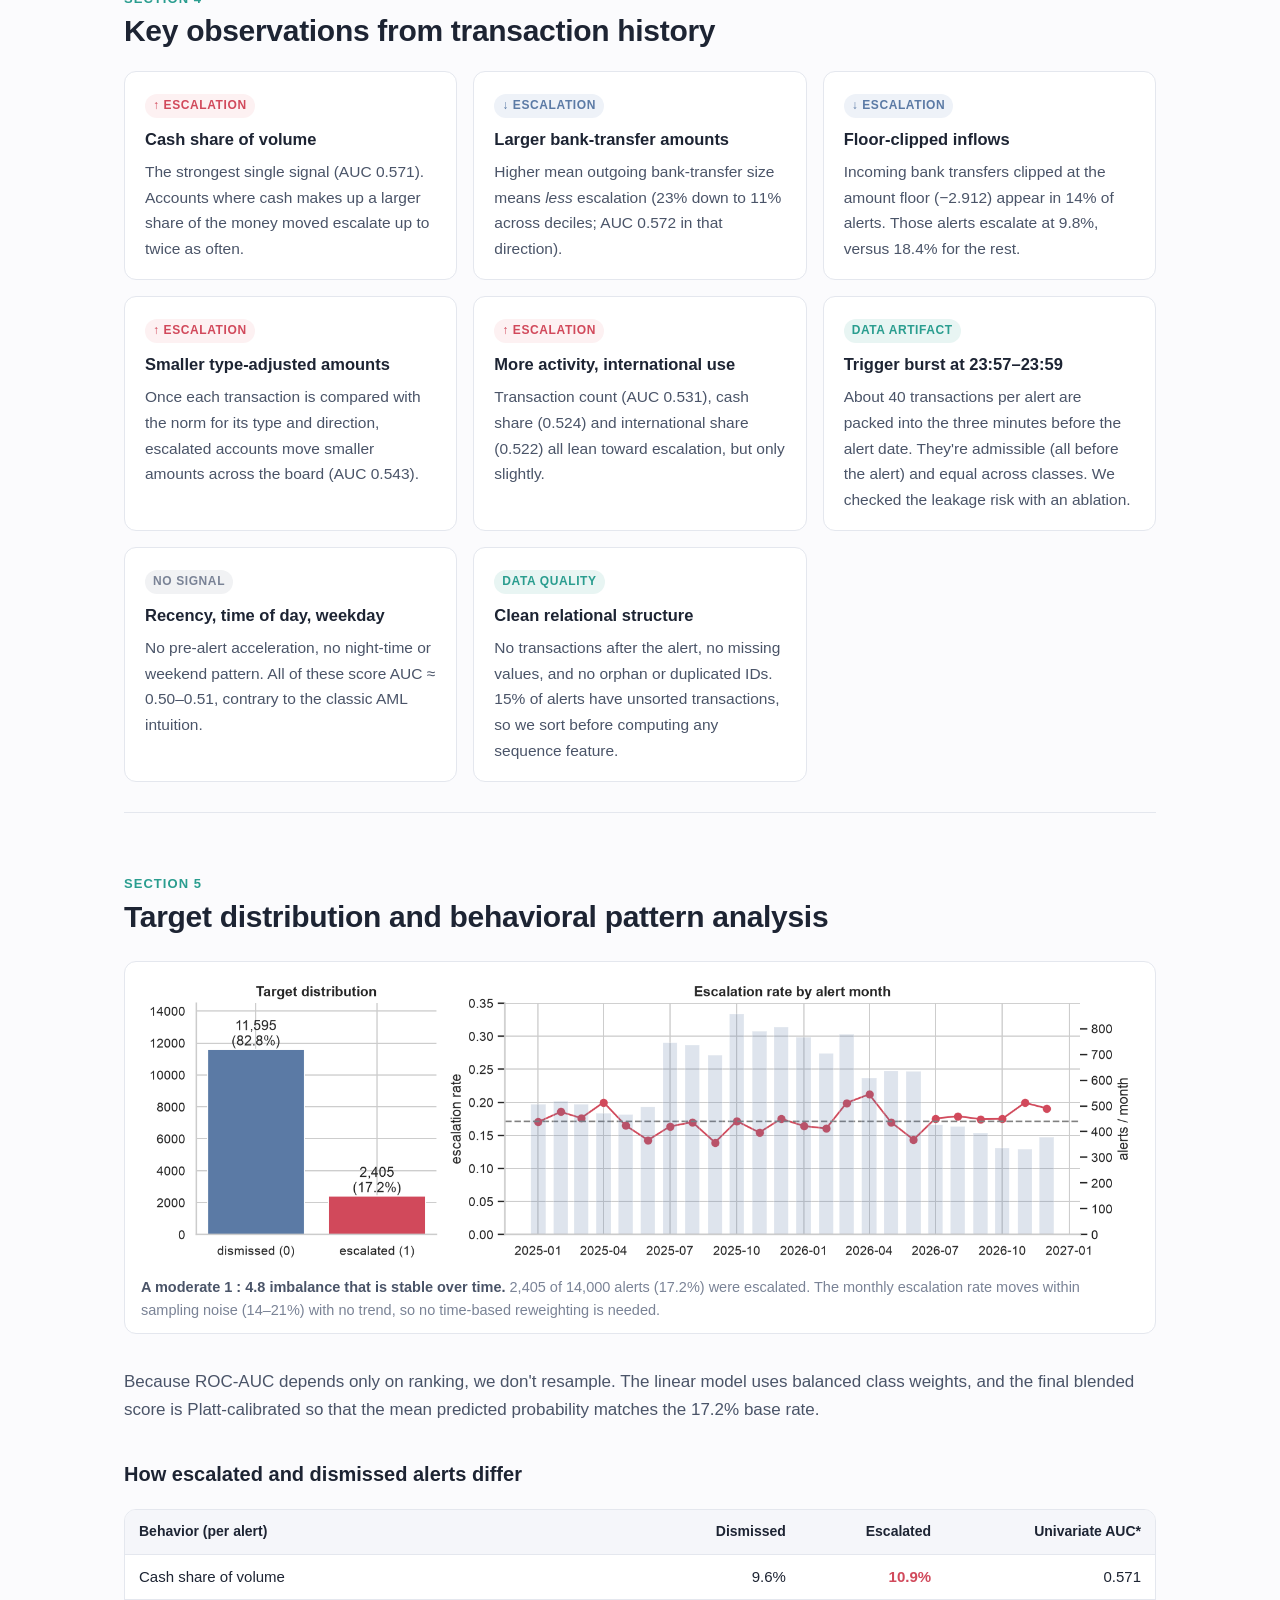
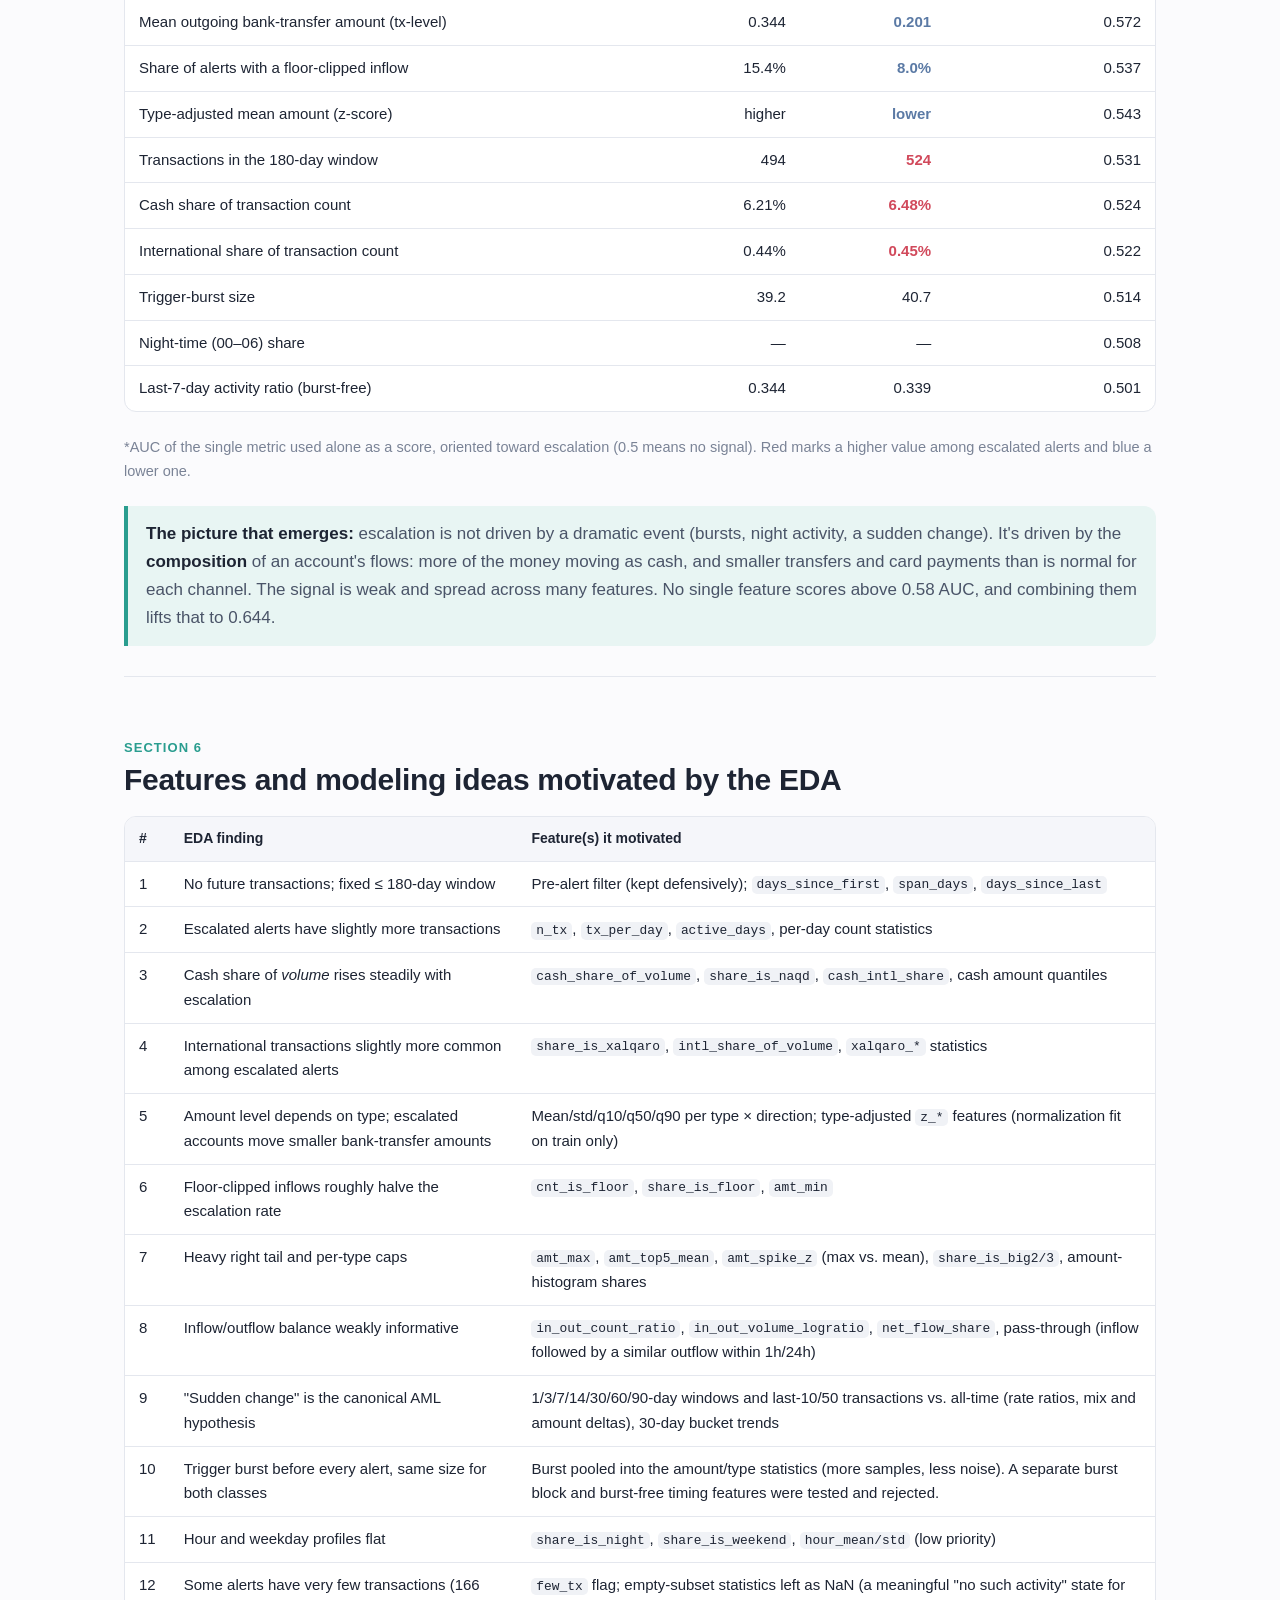
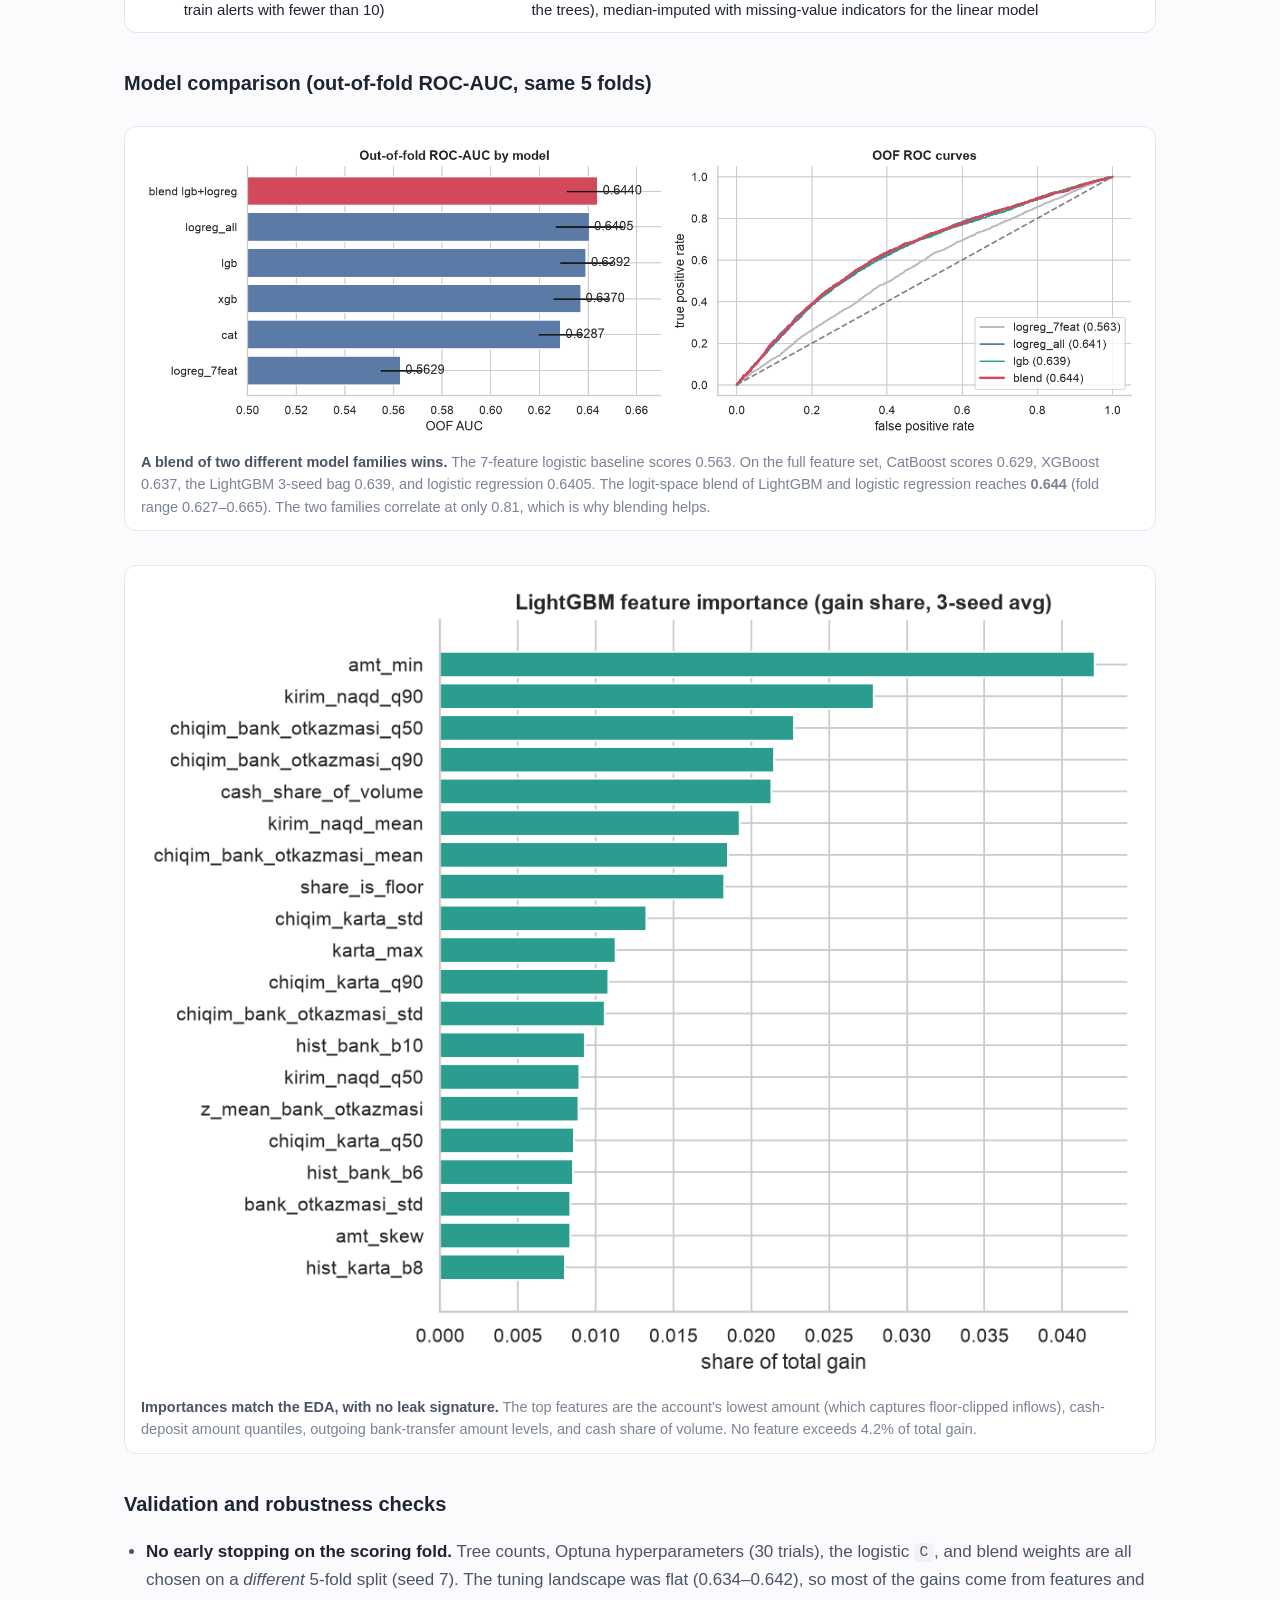
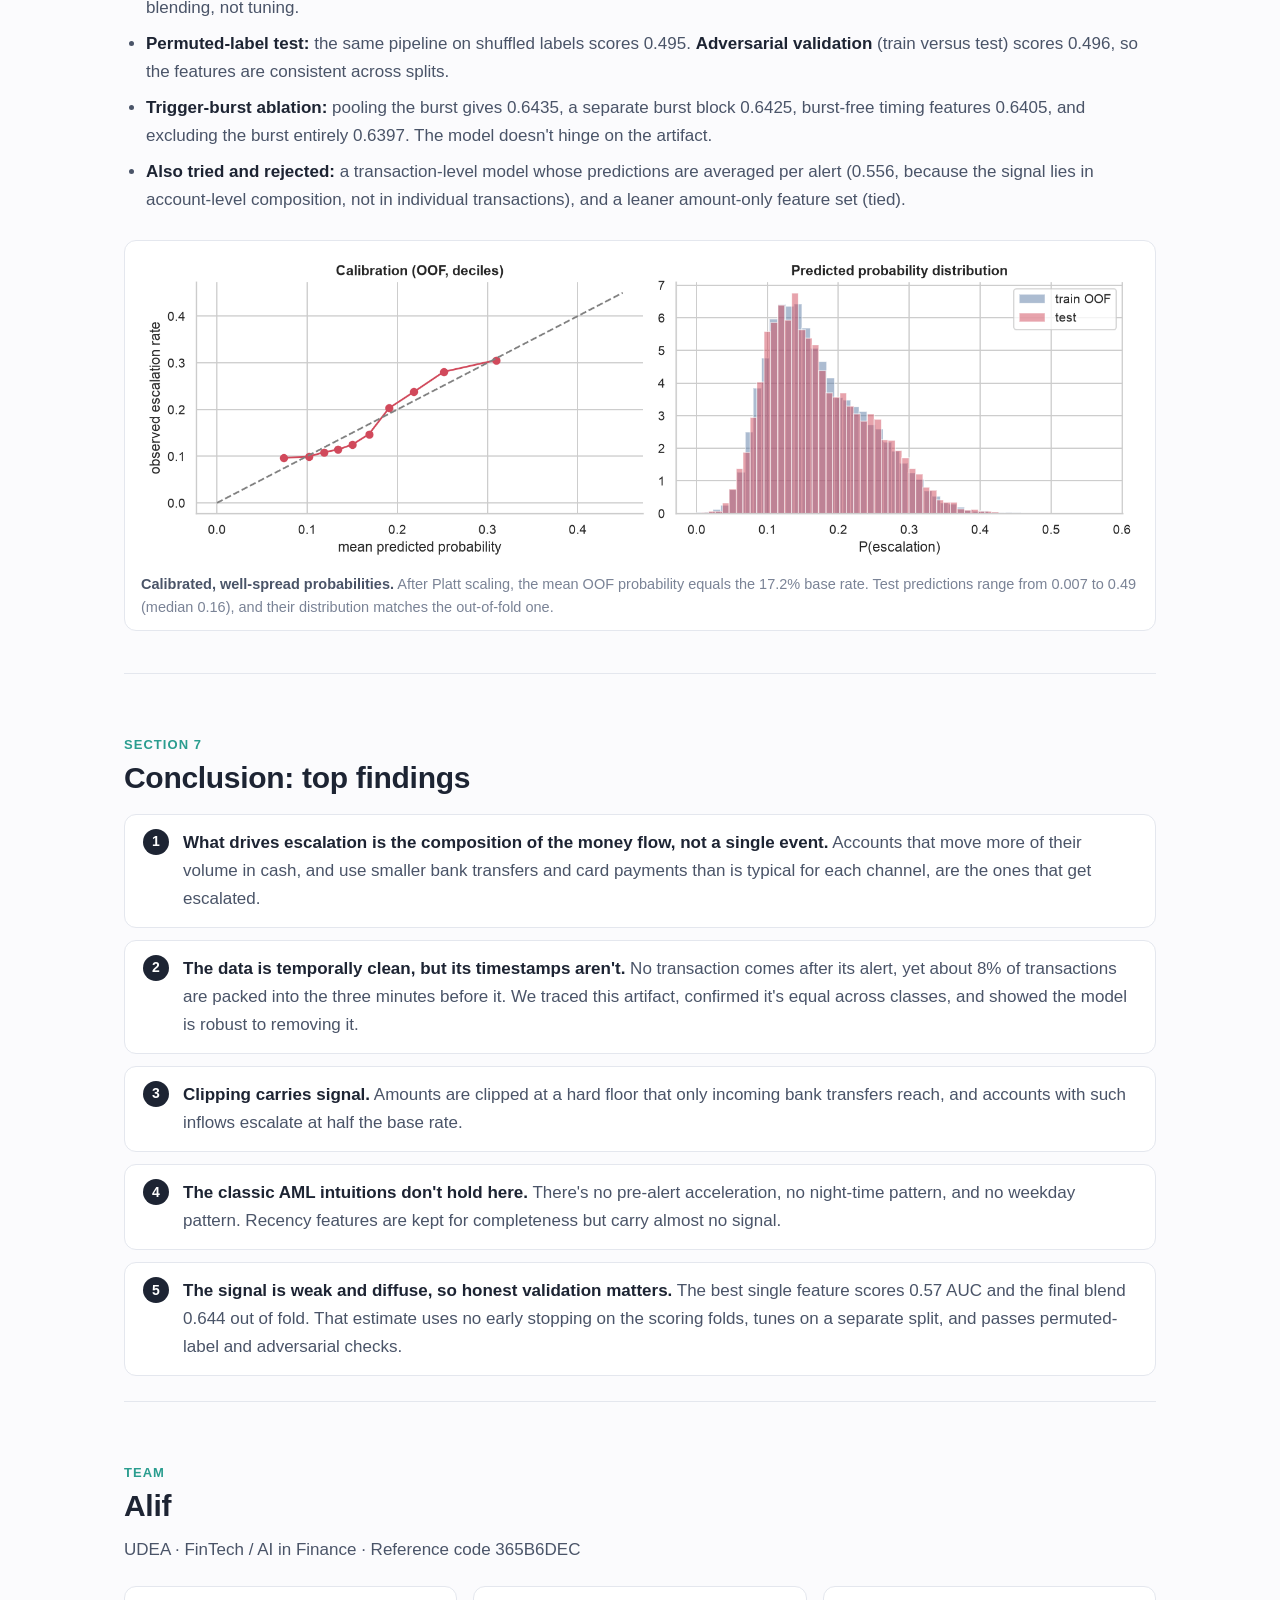
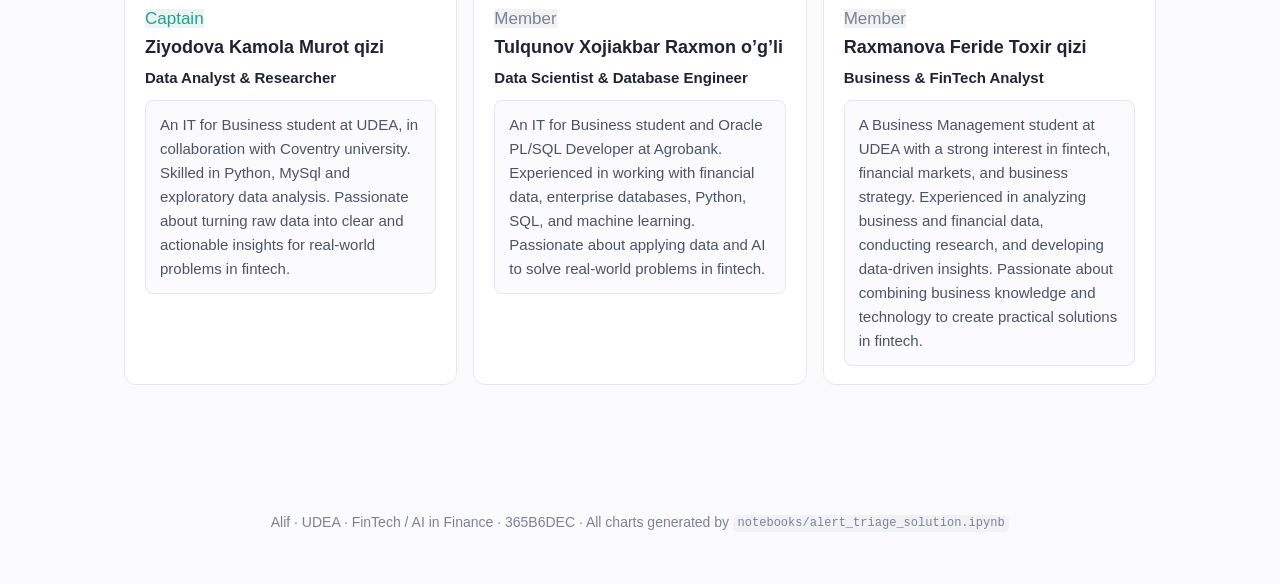
==== commit 020494c6: "team format" ====
--- a/index.html
+++ b/index.html
@@ -250,20 +250,20 @@
     <article class="member">
       <span class="tag data">Captain</span>
       <h3>Ziyodova Kamola Murot qizi</h3>
-      <p>Data Analyst & Researcher
-        An IT for Business student at UDEA, in collaboration with Coventry university. Skilled in Python, MySql and exploratory data analysis. Passionate about turning raw data into clear and actionable insights for real-world problems in fintech.</p>
+      <p class="role">Data Analyst &amp; Researcher</p>
+      <p class="bio">An IT for Business student at UDEA, in collaboration with Coventry university. Skilled in Python, MySql and exploratory data analysis. Passionate about turning raw data into clear and actionable insights for real-world problems in fintech.</p>
     </article>
     <article class="member">
       <span class="tag flat">Member</span>
       <h3>Tulqunov Xojiakbar Raxmon o’g’li</h3>
-      <p>Data Scientist & Database Engineer
-        An IT for Business student and Oracle PL/SQL Developer at Agrobank. Experienced in working with financial data, enterprise databases, Python, SQL, and machine learning. Passionate about applying data and AI to solve real-world problems in fintech.</p>
+      <p class="role">Data Scientist &amp; Database Engineer</p>
+      <p class="bio">An IT for Business student and Oracle PL/SQL Developer at Agrobank. Experienced in working with financial data, enterprise databases, Python, SQL, and machine learning. Passionate about applying data and AI to solve real-world problems in fintech.</p>
     </article>
     <article class="member">
       <span class="tag flat">Member</span>
       <h3>Raxmanova Feride Toxir qizi</h3>
-      <p>Business & FinTech Analyst
-        A Business Management student at UDEA with a strong interest in fintech, financial markets, and business strategy. Experienced in analyzing business and financial data, conducting research, and developing data-driven insights. Passionate about combining business knowledge and technology to create practical solutions in fintech.</p>
+      <p class="role">Business &amp; FinTech Analyst</p>
+      <p class="bio">A Business Management student at UDEA with a strong interest in fintech, financial markets, and business strategy. Experienced in analyzing business and financial data, conducting research, and developing data-driven insights. Passionate about combining business knowledge and technology to create practical solutions in fintech.</p>
     </article>
   </div>
 </section>
--- a/style.css
+++ b/style.css
@@ -258,8 +258,23 @@
   border-radius: var(--radius);
   padding: 18px 20px;
 }
-.member h3 { margin: 0 0 8px; font-size: 18px; }
-.member p { margin: 0; font-size: 15.5px; }
+.member h3 { margin: 0 0 4px; font-size: 18px; font-weight: 700; }
+.member .role {
+  margin: 0 0 12px;
+  font-size: 15px;
+  font-weight: 700;
+  color: var(--ink);
+  line-height: 1.4;
+}
+.member .bio {
+  margin: 0;
+  padding: 12px 14px;
+  border: 1px solid var(--line);
+  border-radius: 8px;
+  background: var(--bg);
+  font-size: 15px;
+  line-height: 1.6;
+}
 
 footer { text-align: center; color: var(--muted); font-size: 14px; padding: 30px 24px 50px; }
 
